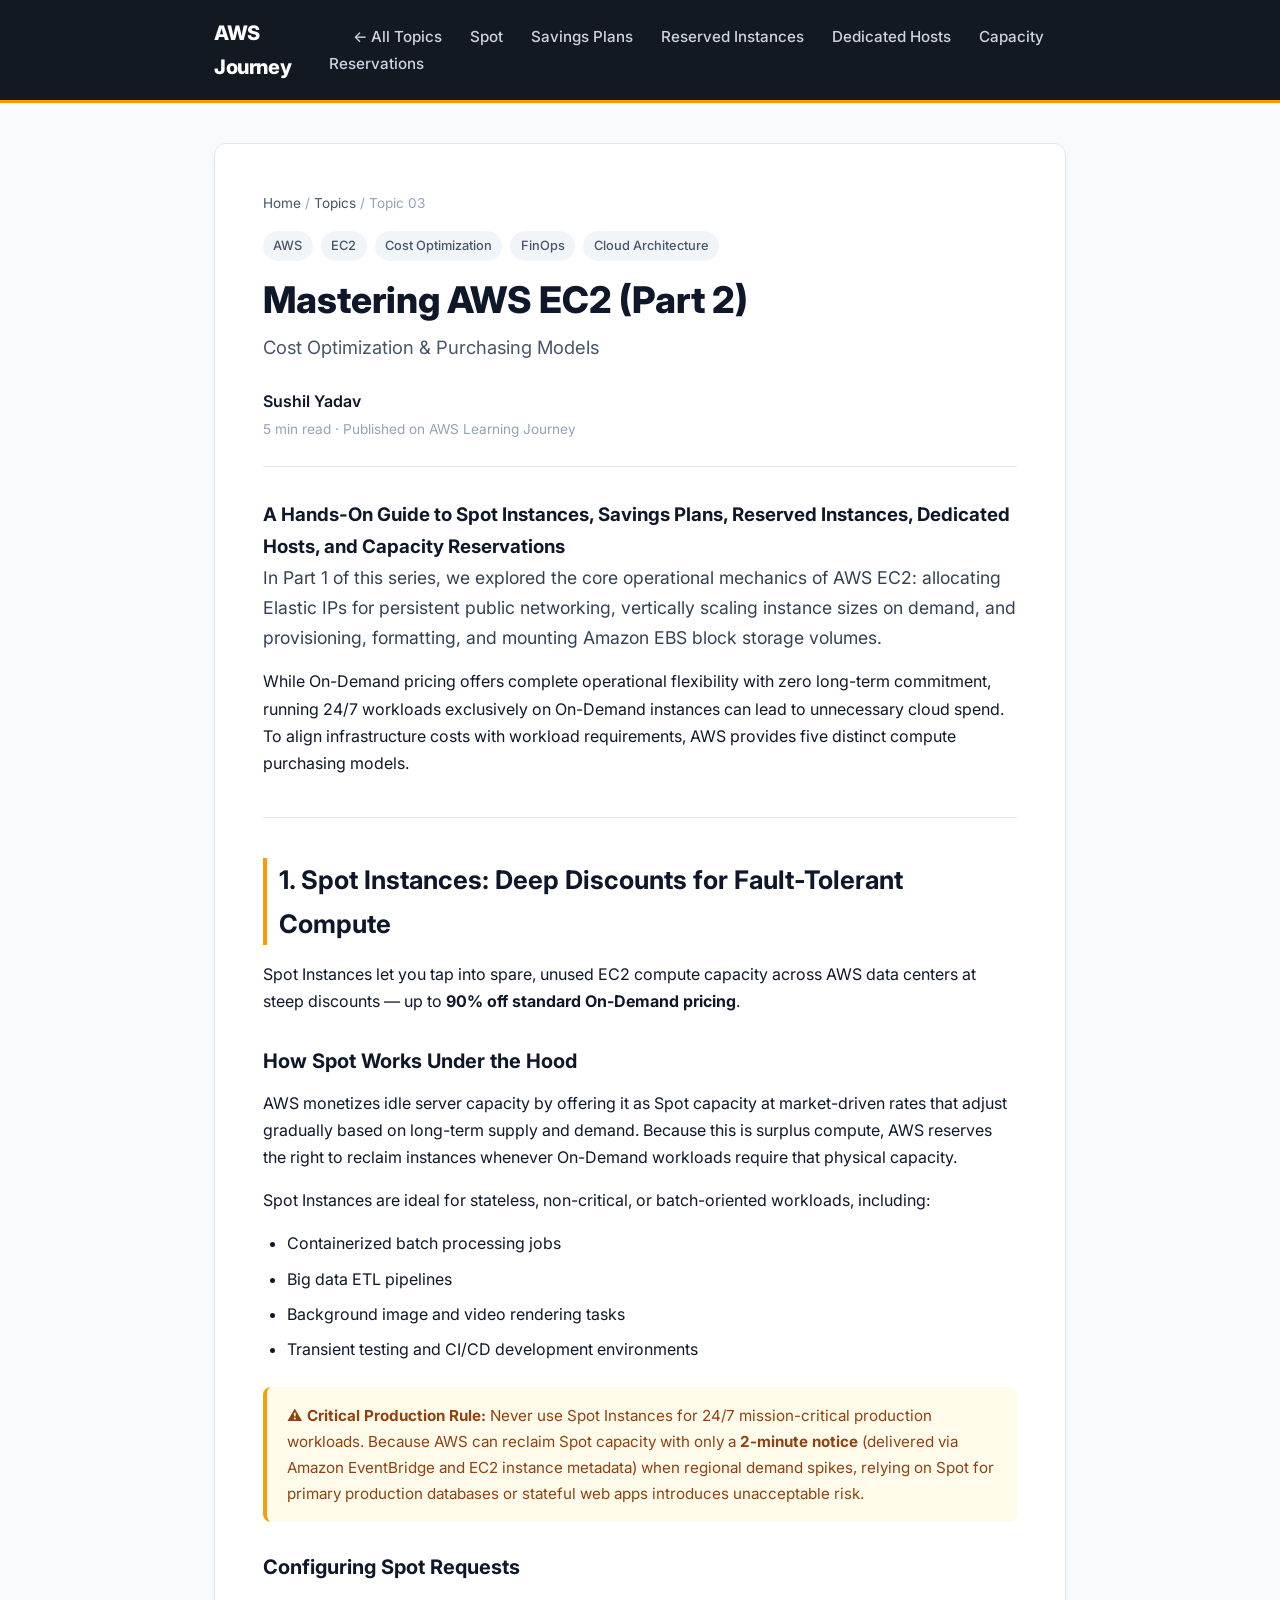
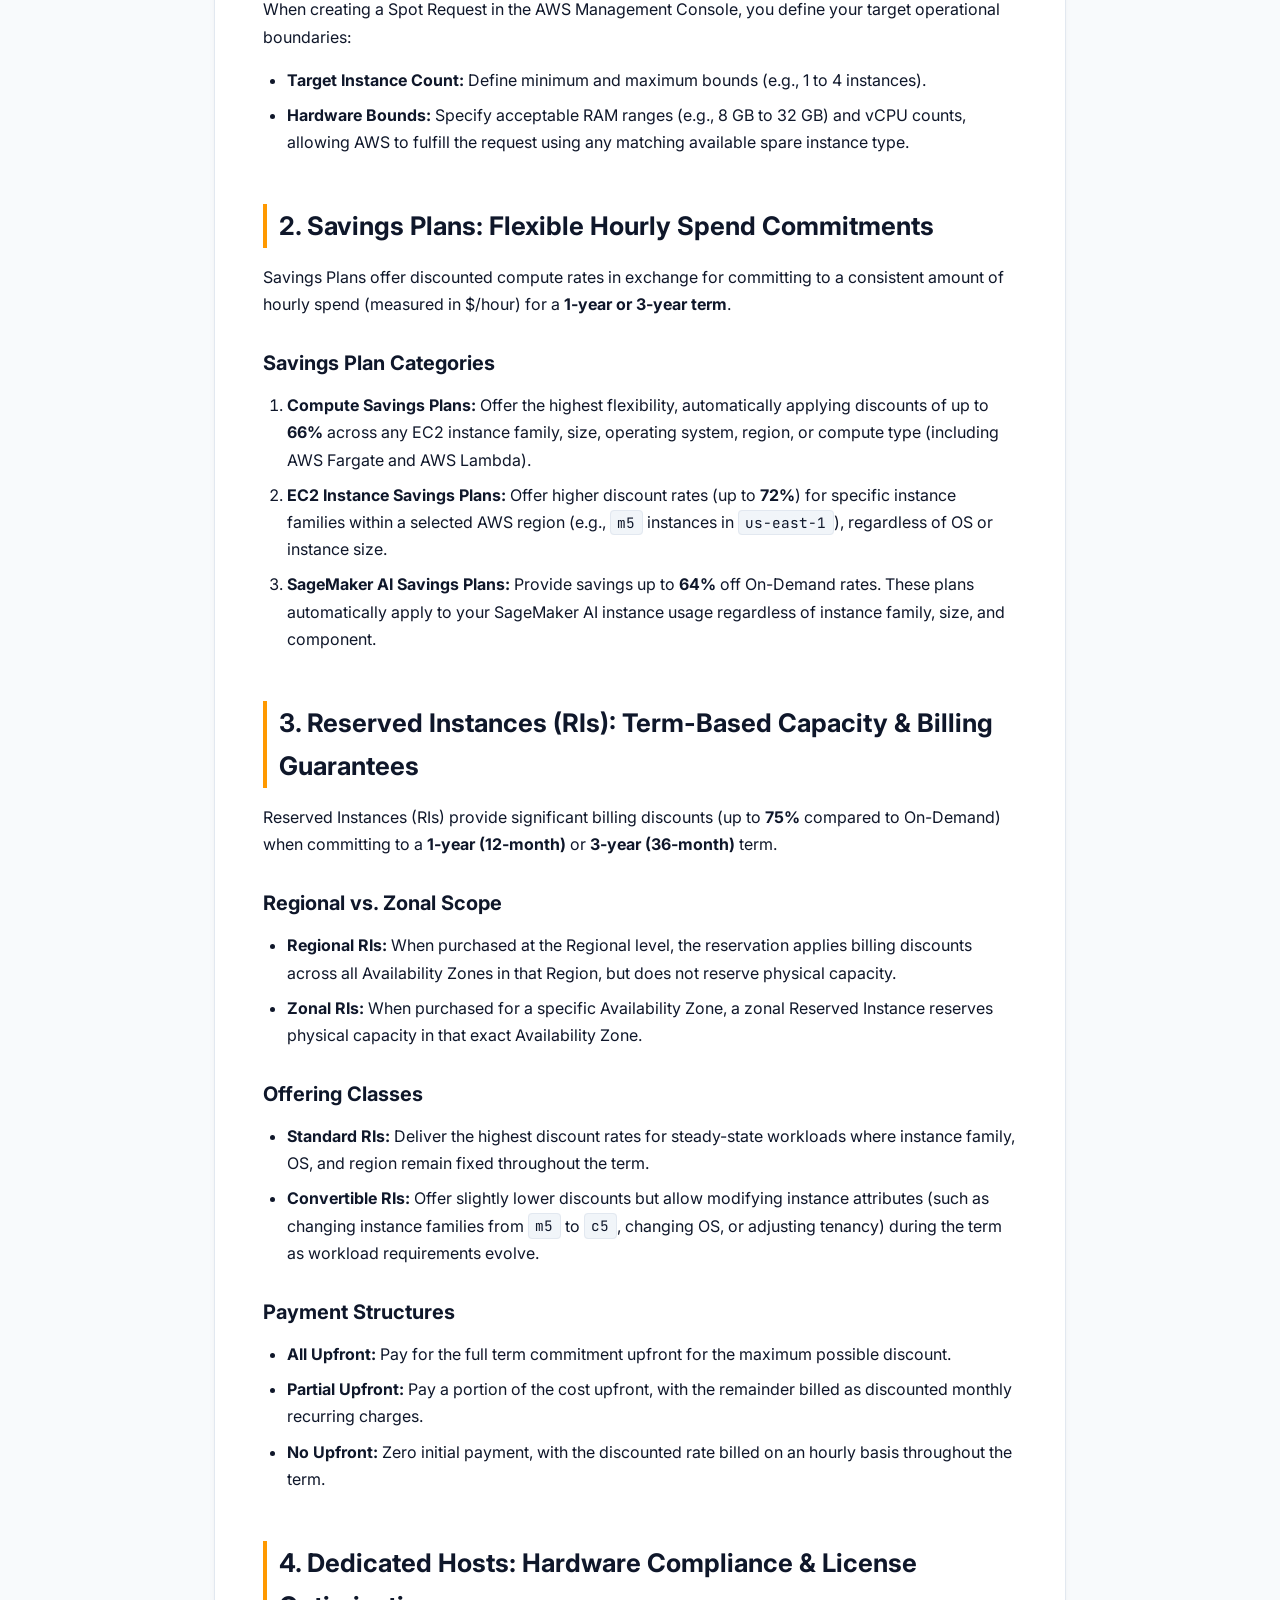
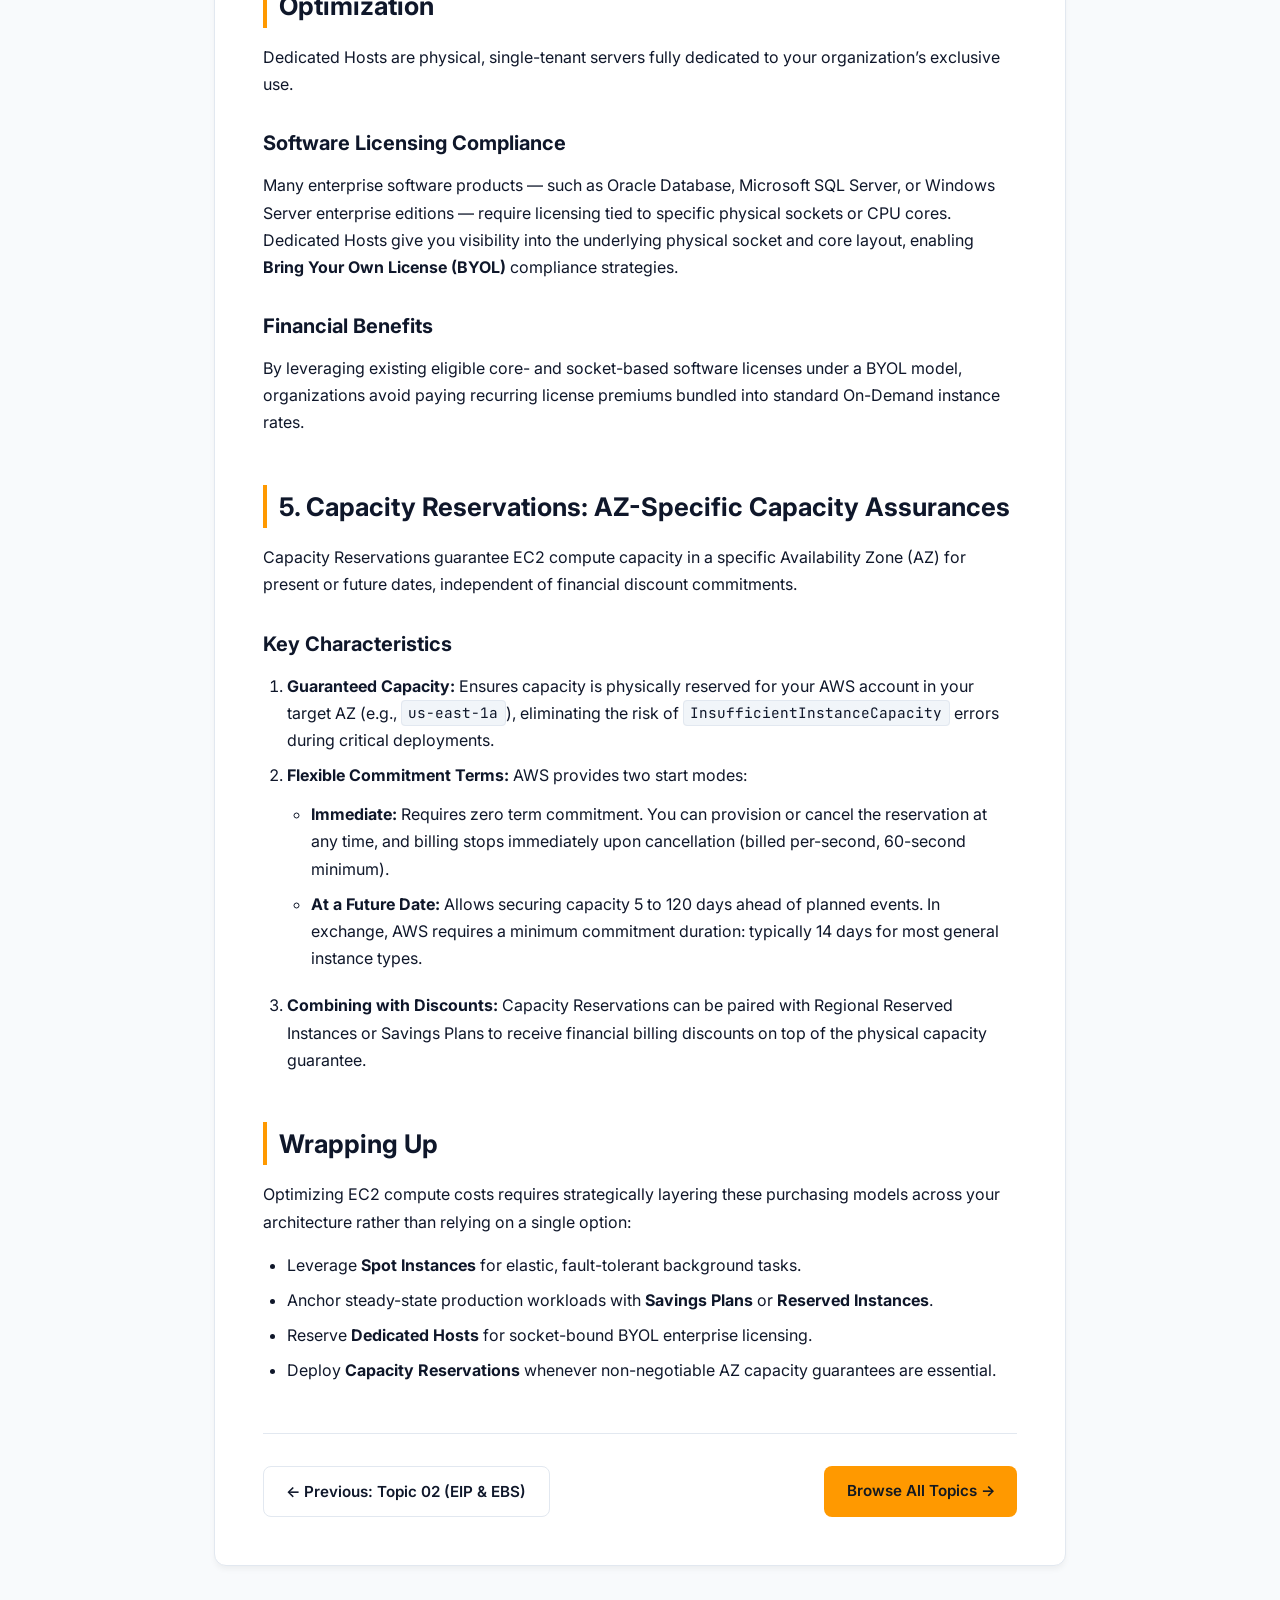
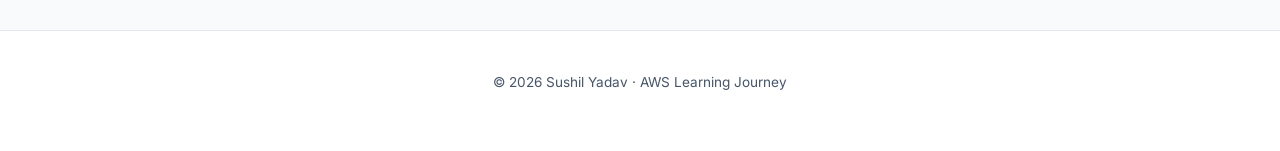
==== topics/aws-ec2-cost-optimization.html @ 27c5c0b0 "restructure" ====
<!DOCTYPE html>
<html lang="en">
<head>
  <meta charset="UTF-8">
  <meta name="viewport" content="width=device-width, initial-scale=1.0">
  <title>Mastering AWS EC2 (Part 2): Cost Optimization & Purchasing Models | AWS Learning Journey</title>
  <link rel="stylesheet" href="../styles.css">
  <link rel="preconnect" href="https://fonts.googleapis.com">
  <link rel="preconnect" href="https://fonts.gstatic.com" crossorigin>
  <link href="https://fonts.googleapis.com/css2?family=Inter:wght@400;500;600;700;800&family=JetBrains+Mono:wght@400;500&display=swap" rel="stylesheet">
</head>
<body>

  <!-- Navigation Bar -->
  <header class="navbar">
    <div class="nav-container">
      <a href="../index.html" class="brand">AWS Journey</a>
      <nav class="nav-links">
        <a href="../index.html">← All Topics</a>
        <a href="#spot">Spot</a>
        <a href="#savings-plans">Savings Plans</a>
        <a href="#ri">Reserved Instances</a>
        <a href="#dedicated">Dedicated Hosts</a>
        <a href="#capacity">Capacity Reservations</a>
      </nav>
    </div>
  </header>

  <!-- Main Content -->
  <main class="container">
    <article class="post">
      
      <!-- Article Header -->
      <header class="post-header">
        <div class="breadcrumb">
          <a href="../index.html">Home</a> / <a href="../index.html#topics">Topics</a> / <span>Topic 03</span>
        </div>
        <div class="tag-list">
          <span class="tag">AWS</span>
          <span class="tag">EC2</span>
          <span class="tag">Cost Optimization</span>
          <span class="tag">FinOps</span>
          <span class="tag">Cloud Architecture</span>
        </div>
        <h1 class="post-title">Mastering AWS EC2 (Part 2)</h1>
        <p class="post-subtitle">Cost Optimization & Purchasing Models</p>
        
        <div class="author-meta">
          <div class="author-info">
            <span class="author-name">Sushil Yadav</span>
            <span class="meta-details">5 min read · Published on AWS Learning Journey</span>
          </div>
        </div>
      </header>

      <!-- Intro Section -->
      <section class="intro-section">
        <h3 style="margin-top:0;">A Hands-On Guide to Spot Instances, Savings Plans, Reserved Instances, Dedicated Hosts, and Capacity Reservations</h3>
        <p class="lead">
          In Part 1 of this series, we explored the core operational mechanics of AWS EC2: allocating Elastic IPs for persistent public networking, vertically scaling instance sizes on demand, and provisioning, formatting, and mounting Amazon EBS block storage volumes.
        </p>
        <p>
          While On-Demand pricing offers complete operational flexibility with zero long-term commitment, running 24/7 workloads exclusively on On-Demand instances can lead to unnecessary cloud spend. To align infrastructure costs with workload requirements, AWS provides five distinct compute purchasing models.
        </p>
      </section>

      <hr class="divider">

      <!-- 1. Spot Instances -->
      <section id="spot" class="guide-part">
        <h2>1. Spot Instances: Deep Discounts for Fault-Tolerant Compute</h2>
        <p>
          Spot Instances let you tap into spare, unused EC2 compute capacity across AWS data centers at steep discounts — up to <strong>90% off standard On-Demand pricing</strong>.
        </p>

        <h3>How Spot Works Under the Hood</h3>
        <p>
          AWS monetizes idle server capacity by offering it as Spot capacity at market-driven rates that adjust gradually based on long-term supply and demand. Because this is surplus compute, AWS reserves the right to reclaim instances whenever On-Demand workloads require that physical capacity.
        </p>
        <p>Spot Instances are ideal for stateless, non-critical, or batch-oriented workloads, including:</p>
        <ul>
          <li>Containerized batch processing jobs</li>
          <li>Big data ETL pipelines</li>
          <li>Background image and video rendering tasks</li>
          <li>Transient testing and CI/CD development environments</li>
        </ul>

        <div class="callout callout-warning">
          <strong>⚠️ Critical Production Rule:</strong> Never use Spot Instances for 24/7 mission-critical production workloads. Because AWS can reclaim Spot capacity with only a <strong>2-minute notice</strong> (delivered via Amazon EventBridge and EC2 instance metadata) when regional demand spikes, relying on Spot for primary production databases or stateful web apps introduces unacceptable risk.
        </div>

        <h3>Configuring Spot Requests</h3>
        <p>When creating a Spot Request in the AWS Management Console, you define your target operational boundaries:</p>
        <ul>
          <li><strong>Target Instance Count:</strong> Define minimum and maximum bounds (e.g., 1 to 4 instances).</li>
          <li><strong>Hardware Bounds:</strong> Specify acceptable RAM ranges (e.g., 8 GB to 32 GB) and vCPU counts, allowing AWS to fulfill the request using any matching available spare instance type.</li>
        </ul>
      </section>

      <!-- 2. Savings Plans -->
      <section id="savings-plans" class="guide-part">
        <h2>2. Savings Plans: Flexible Hourly Spend Commitments</h2>
        <p>
          Savings Plans offer discounted compute rates in exchange for committing to a consistent amount of hourly spend (measured in $/hour) for a <strong>1-year or 3-year term</strong>.
        </p>

        <h3>Savings Plan Categories</h3>
        <ol class="steps-list">
          <li>
            <strong>Compute Savings Plans:</strong> Offer the highest flexibility, automatically applying discounts of up to <strong>66%</strong> across any EC2 instance family, size, operating system, region, or compute type (including AWS Fargate and AWS Lambda).
          </li>
          <li>
            <strong>EC2 Instance Savings Plans:</strong> Offer higher discount rates (up to <strong>72%</strong>) for specific instance families within a selected AWS region (e.g., <code>m5</code> instances in <code>us-east-1</code>), regardless of OS or instance size.
          </li>
          <li>
            <strong>SageMaker AI Savings Plans:</strong> Provide savings up to <strong>64%</strong> off On-Demand rates. These plans automatically apply to your SageMaker AI instance usage regardless of instance family, size, and component.
          </li>
        </ol>
      </section>

      <!-- 3. Reserved Instances -->
      <section id="ri" class="guide-part">
        <h2>3. Reserved Instances (RIs): Term-Based Capacity & Billing Guarantees</h2>
        <p>
          Reserved Instances (RIs) provide significant billing discounts (up to <strong>75%</strong> compared to On-Demand) when committing to a <strong>1-year (12-month)</strong> or <strong>3-year (36-month)</strong> term.
        </p>

        <h3>Regional vs. Zonal Scope</h3>
        <ul>
          <li><strong>Regional RIs:</strong> When purchased at the Regional level, the reservation applies billing discounts across all Availability Zones in that Region, but does not reserve physical capacity.</li>
          <li><strong>Zonal RIs:</strong> When purchased for a specific Availability Zone, a zonal Reserved Instance reserves physical capacity in that exact Availability Zone.</li>
        </ul>

        <h3>Offering Classes</h3>
        <ul>
          <li><strong>Standard RIs:</strong> Deliver the highest discount rates for steady-state workloads where instance family, OS, and region remain fixed throughout the term.</li>
          <li><strong>Convertible RIs:</strong> Offer slightly lower discounts but allow modifying instance attributes (such as changing instance families from <code>m5</code> to <code>c5</code>, changing OS, or adjusting tenancy) during the term as workload requirements evolve.</li>
        </ul>

        <h3>Payment Structures</h3>
        <ul>
          <li><strong>All Upfront:</strong> Pay for the full term commitment upfront for the maximum possible discount.</li>
          <li><strong>Partial Upfront:</strong> Pay a portion of the cost upfront, with the remainder billed as discounted monthly recurring charges.</li>
          <li><strong>No Upfront:</strong> Zero initial payment, with the discounted rate billed on an hourly basis throughout the term.</li>
        </ul>
      </section>

      <!-- 4. Dedicated Hosts -->
      <section id="dedicated" class="guide-part">
        <h2>4. Dedicated Hosts: Hardware Compliance & License Optimization</h2>
        <p>
          Dedicated Hosts are physical, single-tenant servers fully dedicated to your organization’s exclusive use.
        </p>

        <h3>Software Licensing Compliance</h3>
        <p>
          Many enterprise software products — such as Oracle Database, Microsoft SQL Server, or Windows Server enterprise editions — require licensing tied to specific physical sockets or CPU cores. Dedicated Hosts give you visibility into the underlying physical socket and core layout, enabling <strong>Bring Your Own License (BYOL)</strong> compliance strategies.
        </p>

        <h3>Financial Benefits</h3>
        <p>
          By leveraging existing eligible core- and socket-based software licenses under a BYOL model, organizations avoid paying recurring license premiums bundled into standard On-Demand instance rates.
        </p>
      </section>

      <!-- 5. Capacity Reservations -->
      <section id="capacity" class="guide-part">
        <h2>5. Capacity Reservations: AZ-Specific Capacity Assurances</h2>
        <p>
          Capacity Reservations guarantee EC2 compute capacity in a specific Availability Zone (AZ) for present or future dates, independent of financial discount commitments.
        </p>

        <h3>Key Characteristics</h3>
        <ol class="steps-list">
          <li>
            <strong>Guaranteed Capacity:</strong> Ensures capacity is physically reserved for your AWS account in your target AZ (e.g., <code>us-east-1a</code>), eliminating the risk of <code>InsufficientInstanceCapacity</code> errors during critical deployments.
          </li>
          <li>
            <strong>Flexible Commitment Terms:</strong> AWS provides two start modes:
            <ul>
              <li><strong>Immediate:</strong> Requires zero term commitment. You can provision or cancel the reservation at any time, and billing stops immediately upon cancellation (billed per-second, 60-second minimum).</li>
              <li><strong>At a Future Date:</strong> Allows securing capacity 5 to 120 days ahead of planned events. In exchange, AWS requires a minimum commitment duration: typically 14 days for most general instance types.</li>
            </ul>
          </li>
          <li>
            <strong>Combining with Discounts:</strong> Capacity Reservations can be paired with Regional Reserved Instances or Savings Plans to receive financial billing discounts on top of the physical capacity guarantee.
          </li>
        </ol>
      </section>

      <!-- Summary -->
      <section class="guide-part">
        <h2>Wrapping Up</h2>
        <p>
          Optimizing EC2 compute costs requires strategically layering these purchasing models across your architecture rather than relying on a single option:
        </p>
        <ul>
          <li>Leverage <strong>Spot Instances</strong> for elastic, fault-tolerant background tasks.</li>
          <li>Anchor steady-state production workloads with <strong>Savings Plans</strong> or <strong>Reserved Instances</strong>.</li>
          <li>Reserve <strong>Dedicated Hosts</strong> for socket-bound BYOL enterprise licensing.</li>
          <li>Deploy <strong>Capacity Reservations</strong> whenever non-negotiable AZ capacity guarantees are essential.</li>
        </ul>
      </section>

      <!-- Topic Pagination -->
      <nav class="topic-pagination">
        <a href="mastering-aws-ec2.html" class="btn btn-secondary">← Previous: Topic 02 (EIP & EBS)</a>
        <a href="../index.html#topics" class="btn btn-primary">Browse All Topics →</a>
      </nav>

    </article>
  </main>

  <footer class="footer">
    <div class="container footer-content">
      <p>© 2026 Sushil Yadav · AWS Learning Journey</p>
    </div>
  </footer>

</body>
</html>
---- styles.css ----
:root {
  --font-sans: 'Inter', -apple-system, BlinkMacSystemFont, "Segoe UI", Roboto, sans-serif;
  --font-mono: 'JetBrains Mono', monospace;
  --bg-page: #f8fafc;
  --bg-surface: #ffffff;
  --text-primary: #0f172a;
  --text-secondary: #475569;
  --text-muted: #94a3b8;
  --border-color: #e2e8f0;
  --primary-accent: #ff9900; /* AWS Gold/Orange */
  --primary-dark: #131921;   /* AWS Header Dark */
  --primary-blue: #0284c7;
  --code-bg: #0f172a;
  --code-text: #e2e8f0;
}

* {
  box-sizing: border-box;
  margin: 0;
  padding: 0;
}

body {
  font-family: var(--font-sans);
  background-color: var(--bg-page);
  color: var(--text-primary);
  line-height: 1.7;
}

/* Navbar */
.navbar {
  background: var(--primary-dark);
  color: #fff;
  position: sticky;
  top: 0;
  z-index: 100;
  border-bottom: 3px solid var(--primary-accent);
}

.nav-container {
  max-width: 900px;
  margin: 0 auto;
  padding: 1rem 1.5rem;
  display: flex;
  justify-content: space-between;
  align-items: center;
}

.brand {
  font-weight: 800;
  font-size: 1.25rem;
  color: #fff;
  text-decoration: none;
  letter-spacing: -0.02em;
}

.nav-links a {
  color: #cbd5e1;
  text-decoration: none;
  margin-left: 1.5rem;
  font-size: 0.95rem;
  font-weight: 500;
  transition: color 0.2s ease;
}

.nav-links a:hover, .nav-links a.active {
  color: var(--primary-accent);
}

/* Layout */
.container {
  max-width: 900px;
  margin: 0 auto;
  padding: 0 1.5rem;
}

/* Hero Section (Landing Page) */
.hero {
  background: linear-gradient(180deg, #ffffff 0%, #f1f5f9 100%);
  border-bottom: 1px solid var(--border-color);
  padding: 4.5rem 0 3.5rem 0;
  text-align: center;
}

.hero-content {
  display: flex;
  flex-direction: column;
  align-items: center;
}

.badge {
  background: #fef3c7;
  color: #92400e;
  font-size: 0.8rem;
  font-weight: 600;
  padding: 0.3rem 0.8rem;
  border-radius: 9999px;
  margin-bottom: 1rem;
}

.hero-title {
  font-size: 2.75rem;
  font-weight: 800;
  letter-spacing: -0.03em;
  line-height: 1.2;
  margin-bottom: 1rem;
}

.hero-subtitle {
  font-size: 1.15rem;
  color: var(--text-secondary);
  max-width: 680px;
  margin-bottom: 2rem;
}

.hero-cta {
  display: flex;
  gap: 1rem;
}

/* Buttons */
.btn {
  display: inline-block;
  padding: 0.75rem 1.4rem;
  font-weight: 600;
  border-radius: 8px;
  text-decoration: none;
  font-size: 0.95rem;
  transition: all 0.2s ease;
}

.btn-primary {
  background: var(--primary-accent);
  color: #131921;
}

.btn-primary:hover {
  background: #f08c00;
}

.btn-secondary {
  background: #fff;
  border: 1px solid var(--border-color);
  color: var(--text-primary);
}

.btn-secondary:hover {
  background: #f1f5f9;
}

/* Section Header */
.section-header {
  margin: 3.5rem 0 2rem 0;
}

.section-header h2 {
  font-size: 1.85rem;
  font-weight: 700;
}

.section-header p {
  color: var(--text-secondary);
  margin-top: 0.25rem;
}

/* Grid Cards */
.grid-cards {
  display: grid;
  grid-template-columns: 1fr;
  gap: 1.5rem;
  margin-bottom: 4rem;
}

.card {
  background: var(--bg-surface);
  border: 1px solid var(--border-color);
  border-radius: 12px;
  padding: 1.75rem;
  display: flex;
  flex-direction: column;
  transition: transform 0.2s ease, box-shadow 0.2s ease;
}

.card:hover {
  transform: translateY(-2px);
  box-shadow: 0 10px 15px -3px rgba(0, 0, 0, 0.05);
}

.card-upcoming {
  opacity: 0.75;
  background: #fcfcfd;
}

.card-meta {
  display: flex;
  justify-content: space-between;
  align-items: center;
  margin-bottom: 0.75rem;
}

.tag-active {
  background: #e0f2fe;
  color: #0369a1;
  font-size: 0.75rem;
  font-weight: 700;
  padding: 0.2rem 0.6rem;
  border-radius: 6px;
}

.tag-soon {
  background: #f1f5f9;
  color: var(--text-secondary);
  font-size: 0.75rem;
  font-weight: 600;
  padding: 0.2rem 0.6rem;
  border-radius: 6px;
}

.read-time {
  font-size: 0.8rem;
  color: var(--text-muted);
}

.card-title {
  font-size: 1.35rem;
  margin-bottom: 0.5rem;
}

.card-title a {
  text-decoration: none;
  color: var(--text-primary);
}

.card-title a:hover {
  color: var(--primary-blue);
}

.card-desc {
  color: var(--text-secondary);
  font-size: 0.95rem;
  margin-bottom: 1.25rem;
  flex-grow: 1;
}

.card-tags {
  display: flex;
  gap: 0.5rem;
  margin-bottom: 1.25rem;
}

.card-tags span {
  font-family: var(--font-mono);
  background: #f8fafc;
  border: 1px solid var(--border-color);
  font-size: 0.75rem;
  padding: 0.15rem 0.5rem;
  border-radius: 4px;
}

.card-link {
  font-weight: 600;
  text-decoration: none;
  color: var(--primary-blue);
  font-size: 0.95rem;
}

/* About Box */
.about-section {
  background: #fff;
  border-top: 1px solid var(--border-color);
  padding: 3rem 0;
}

.about-container {
  max-width: 680px;
}

.about-container h2 {
  font-size: 1.4rem;
  margin-bottom: 0.5rem;
}

/* Article Styling */
.post {
  background: var(--bg-surface);
  padding: 3rem;
  border-radius: 12px;
  border: 1px solid var(--border-color);
  box-shadow: 0 4px 6px -1px rgba(0, 0, 0, 0.05);
  margin: 2.5rem 0 4rem 0;
}

.breadcrumb {
  font-size: 0.85rem;
  color: var(--text-muted);
  margin-bottom: 1rem;
}

.breadcrumb a {
  color: var(--text-secondary);
  text-decoration: none;
}

.tag-list {
  display: flex;
  gap: 0.5rem;
  margin-bottom: 1rem;
  flex-wrap: wrap;
}

.tag {
  background: #f1f5f9;
  color: #475569;
  padding: 0.25rem 0.65rem;
  border-radius: 9999px;
  font-size: 0.8rem;
  font-weight: 500;
}

.post-title {
  font-size: 2.3rem;
  font-weight: 800;
  line-height: 1.25;
  color: #0f172a;
}

.post-subtitle {
  font-size: 1.15rem;
  color: var(--text-secondary);
  margin-top: 0.6rem;
}

.author-meta {
  margin-top: 1.5rem;
  padding-bottom: 1.5rem;
  border-bottom: 1px solid var(--border-color);
}

.author-name {
  font-weight: 600;
  display: block;
}

.meta-details {
  font-size: 0.85rem;
  color: var(--text-muted);
}

.intro-section {
  margin-top: 2rem;
}

.lead {
  font-size: 1.1rem;
  color: #334155;
  margin-bottom: 1rem;
}

.divider {
  border: 0;
  height: 1px;
  background: var(--border-color);
  margin: 2.5rem 0;
}

.guide-part {
  margin-bottom: 3rem;
}

.guide-part h2 {
  font-size: 1.6rem;
  color: #0f172a;
  margin-bottom: 1rem;
  border-left: 4px solid var(--primary-accent);
  padding-left: 0.75rem;
}

.guide-part h3 {
  font-size: 1.25rem;
  margin: 1.75rem 0 0.75rem 0;
}

.guide-part h4 {
  font-size: 1.05rem;
  margin: 1.25rem 0 0.5rem 0;
}

p {
  margin-bottom: 1rem;
}

ul, ol {
  margin: 0.75rem 0 1.25rem 1.5rem;
}

li {
  margin-bottom: 0.5rem;
}

/* Code Blocks */
pre {
  background: var(--code-bg);
  color: var(--code-text);
  padding: 1rem 1.25rem;
  border-radius: 8px;
  overflow-x: auto;
  font-family: var(--font-mono);
  font-size: 0.9rem;
  margin: 1rem 0 1.5rem 0;
}

code {
  font-family: var(--font-mono);
  font-size: 0.9em;
}

p code, li code {
  background: #f1f5f9;
  color: #0f172a;
  padding: 0.15rem 0.4rem;
  border-radius: 4px;
  border: 1px solid #e2e8f0;
}

/* Callouts */
.callout {
  padding: 1rem 1.25rem;
  border-radius: 8px;
  margin: 1.5rem 0;
  font-size: 0.95rem;
}

.callout-warning {
  background: #fffbeb;
  border-left: 4px solid #f59e0b;
  color: #92400e;
}

.callout-info {
  background: #eff6ff;
  border-left: 4px solid #3b82f6;
  color: #1e40af;
}

.topic-pagination {
  display: flex;
  justify-content: space-between;
  margin-top: 3rem;
  padding-top: 2rem;
  border-top: 1px solid var(--border-color);
}

/* Footer */
.footer {
  border-top: 1px solid var(--border-color);
  background: var(--bg-surface);
  text-align: center;
  padding: 2.5rem 0;
  font-size: 0.85rem;
  color: var(--text-secondary);
}

/* Mobile Responsive */
@media (max-width: 640px) {
  .hero-title {
    font-size: 2rem;
  }
  .hero-cta {
    flex-direction: column;
    width: 100%;
  }
  .btn {
    text-align: center;
  }
  .post {
    padding: 1.5rem;
  }
  .post-title {
    font-size: 1.75rem;
  }
}
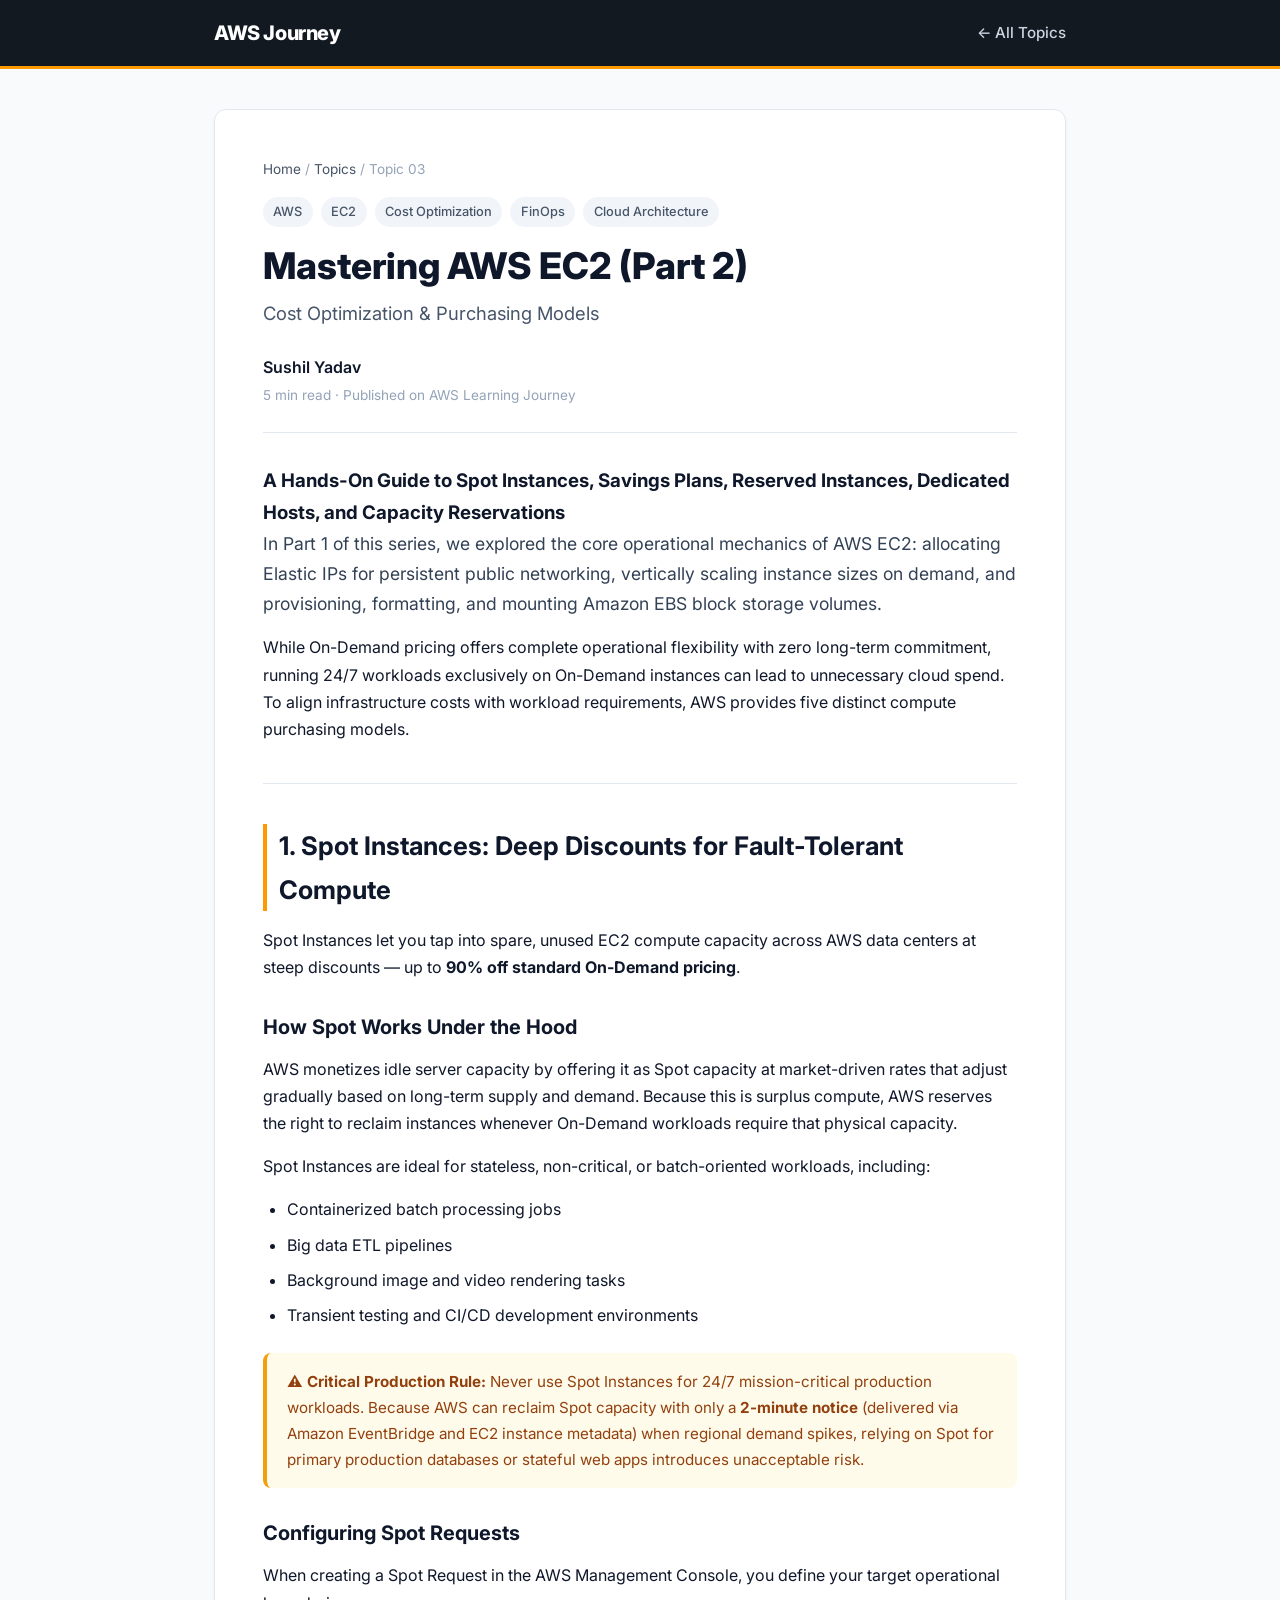
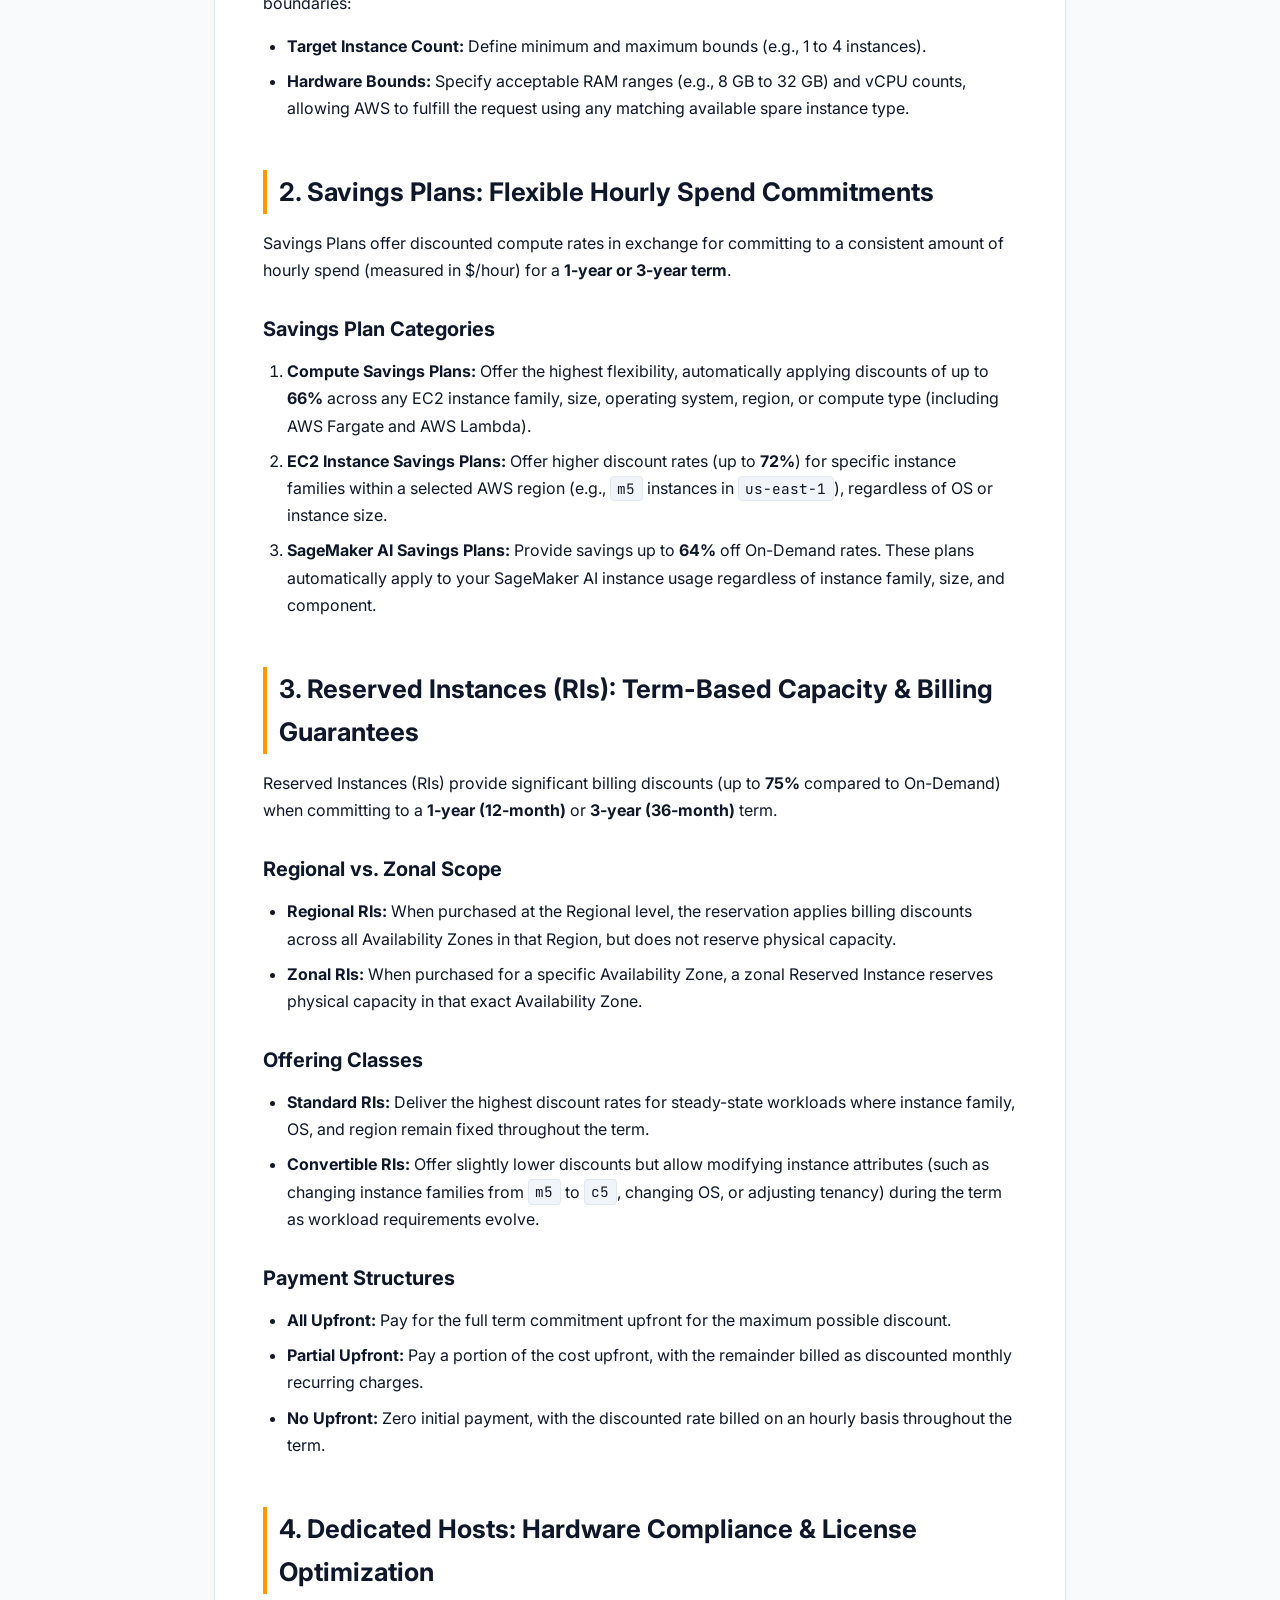
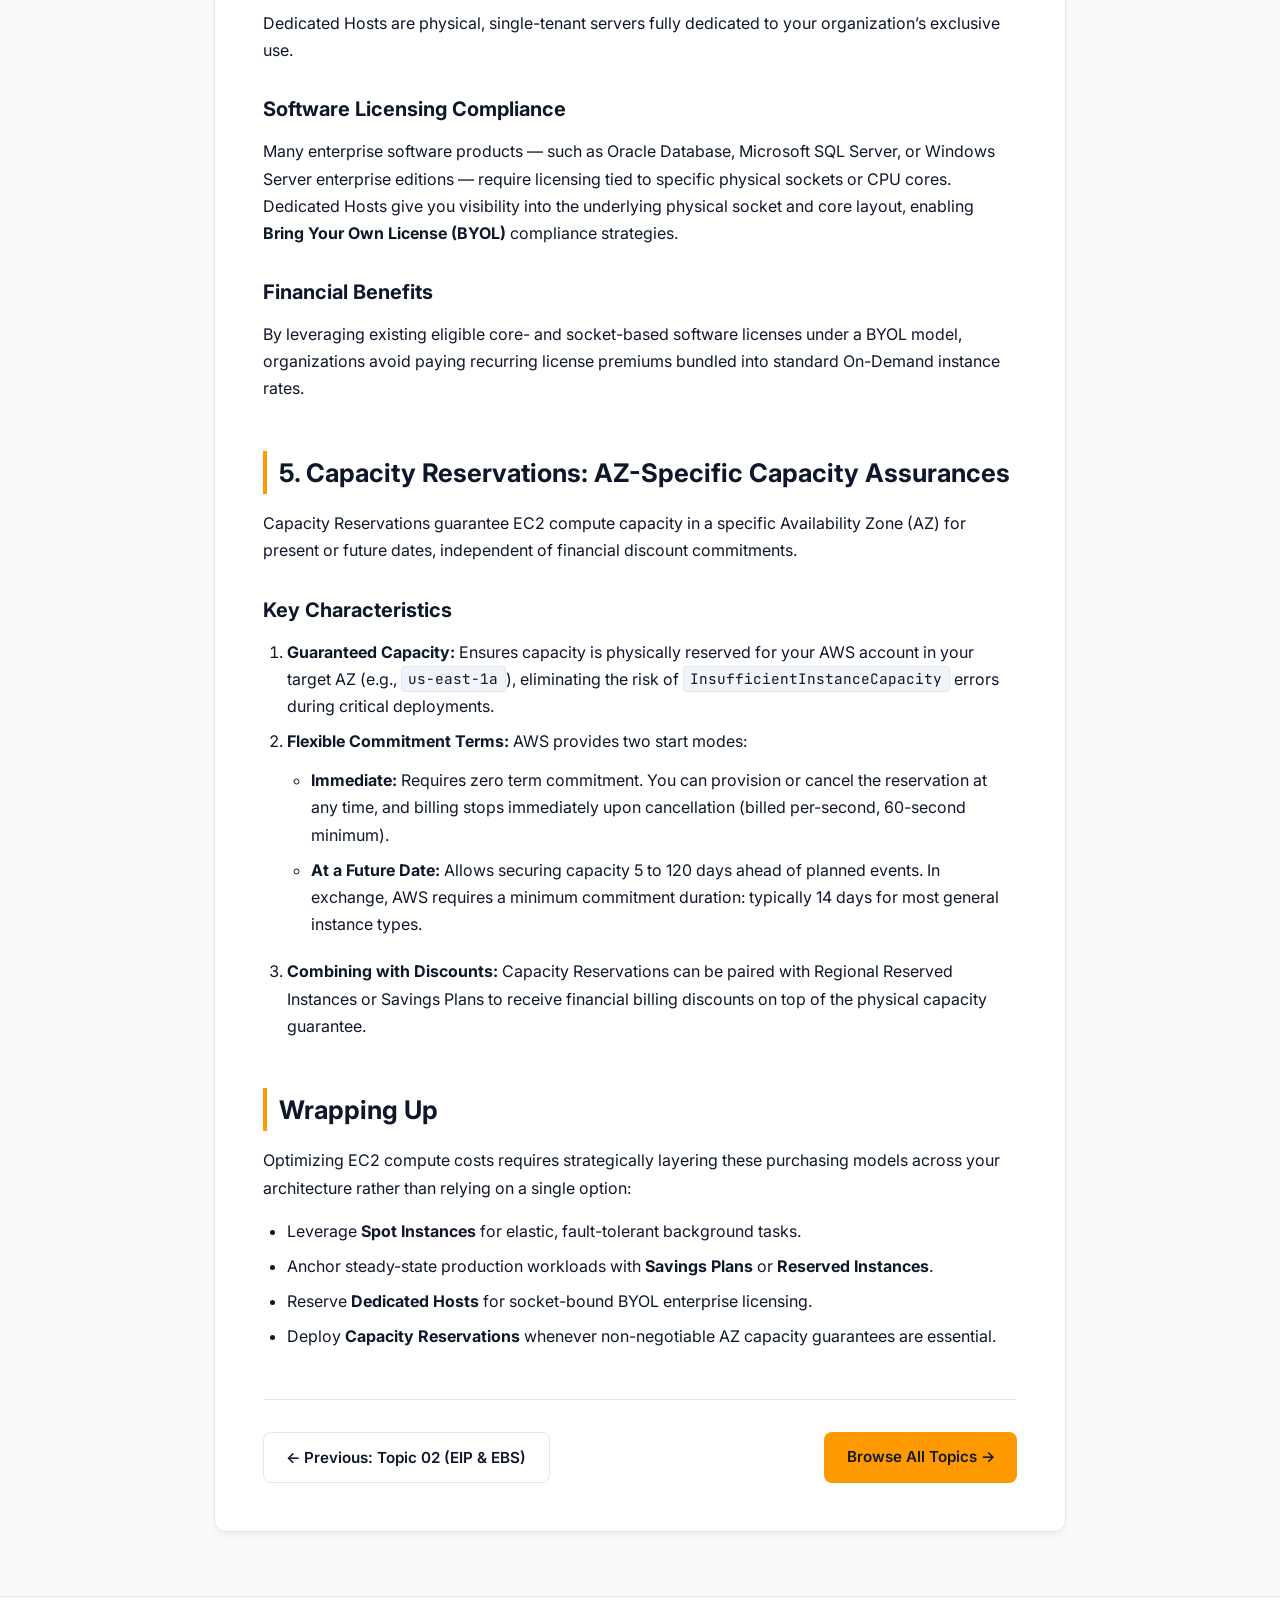
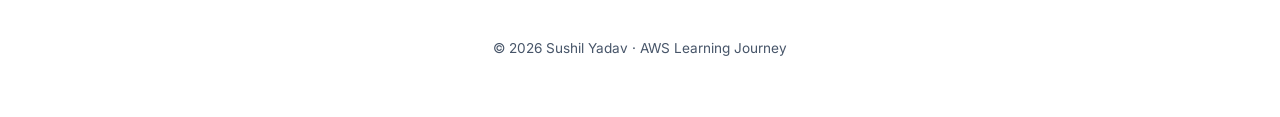
==== commit acf639ac: "some updates" ====
--- a/topics/aws-ec2-cost-optimization.html
+++ b/topics/aws-ec2-cost-optimization.html
@@ -17,11 +17,11 @@
       <a href="../index.html" class="brand">AWS Journey</a>
       <nav class="nav-links">
         <a href="../index.html">← All Topics</a>
-        <a href="#spot">Spot</a>
+        <!-- <a href="#spot">Spot</a>
         <a href="#savings-plans">Savings Plans</a>
         <a href="#ri">Reserved Instances</a>
         <a href="#dedicated">Dedicated Hosts</a>
-        <a href="#capacity">Capacity Reservations</a>
+        <a href="#capacity">Capacity Reservations</a> -->
       </nav>
     </div>
   </header>
--- a/styles.css
+++ b/styles.css
@@ -18,6 +18,12 @@
   box-sizing: border-box;
   margin: 0;
   padding: 0;
+}
+
+img {
+  max-width: 100%;
+  height: auto;
+  display: block;
 }
 
 body {
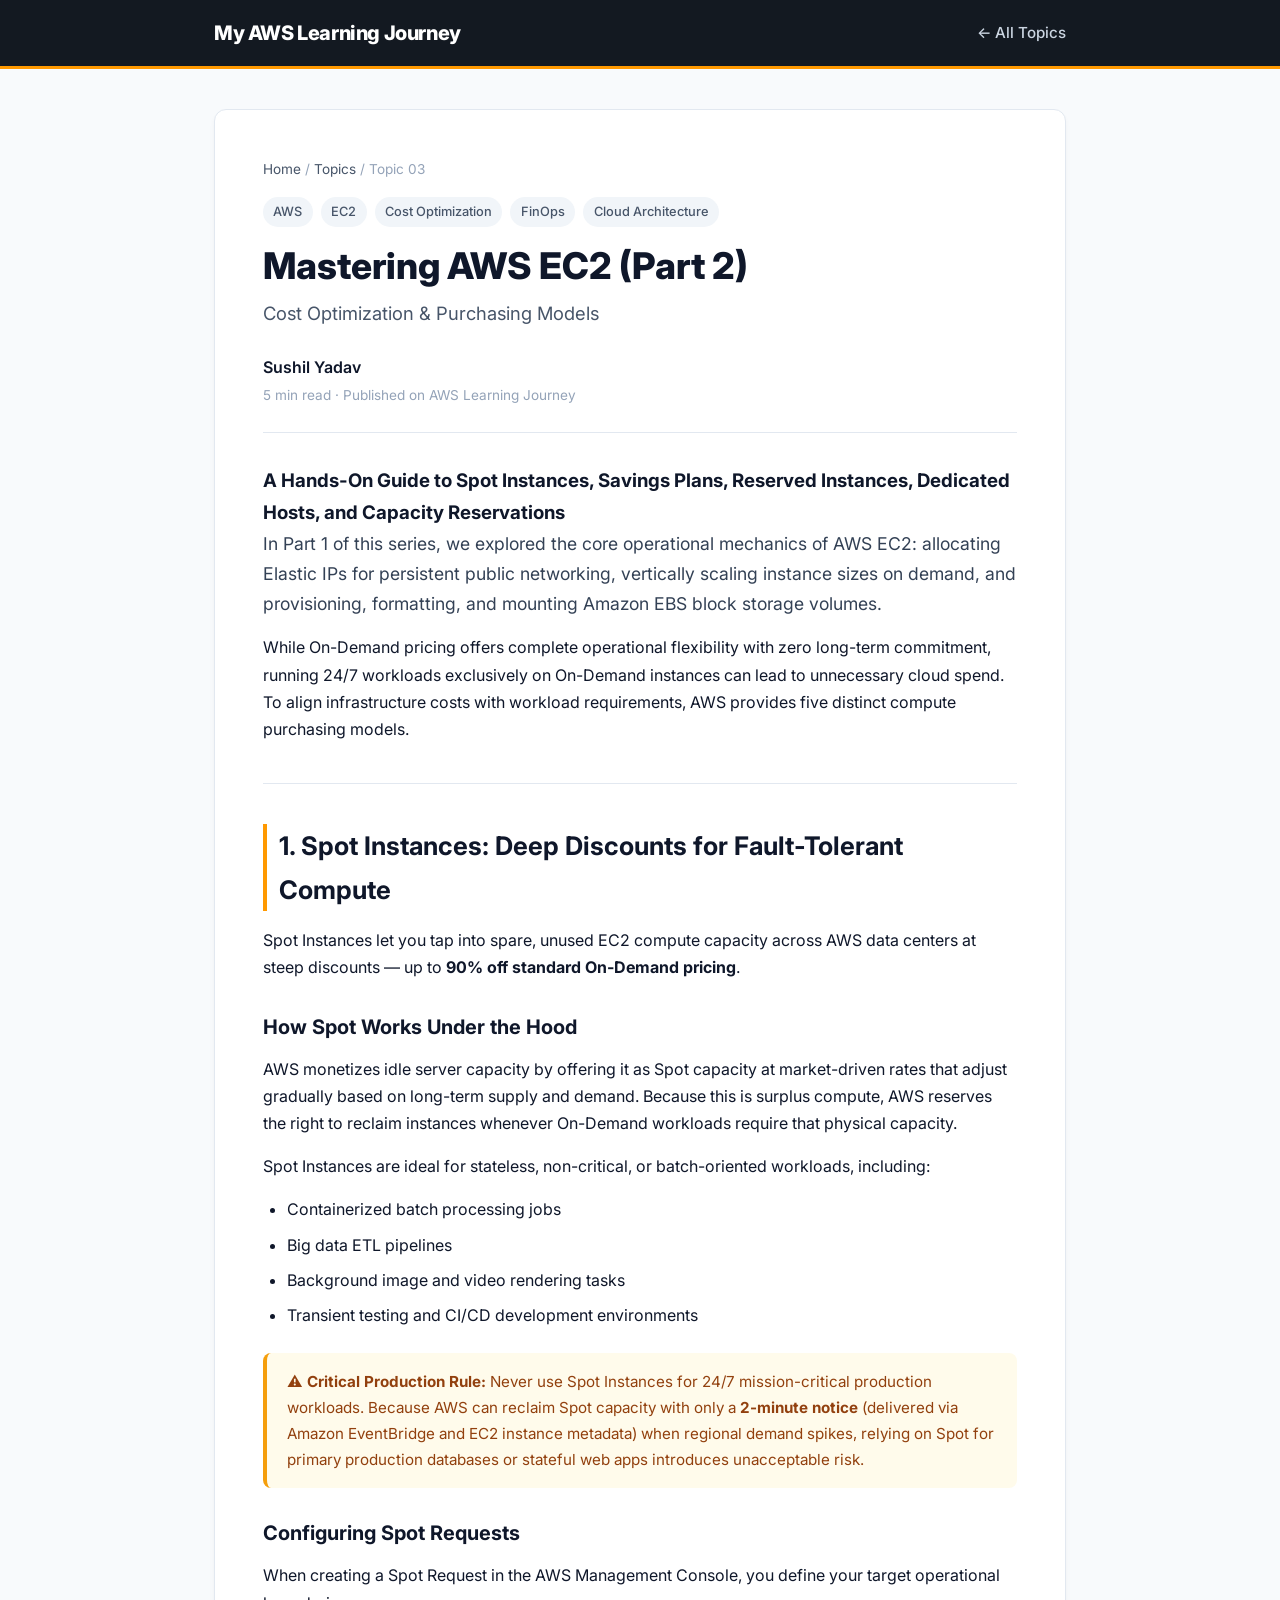
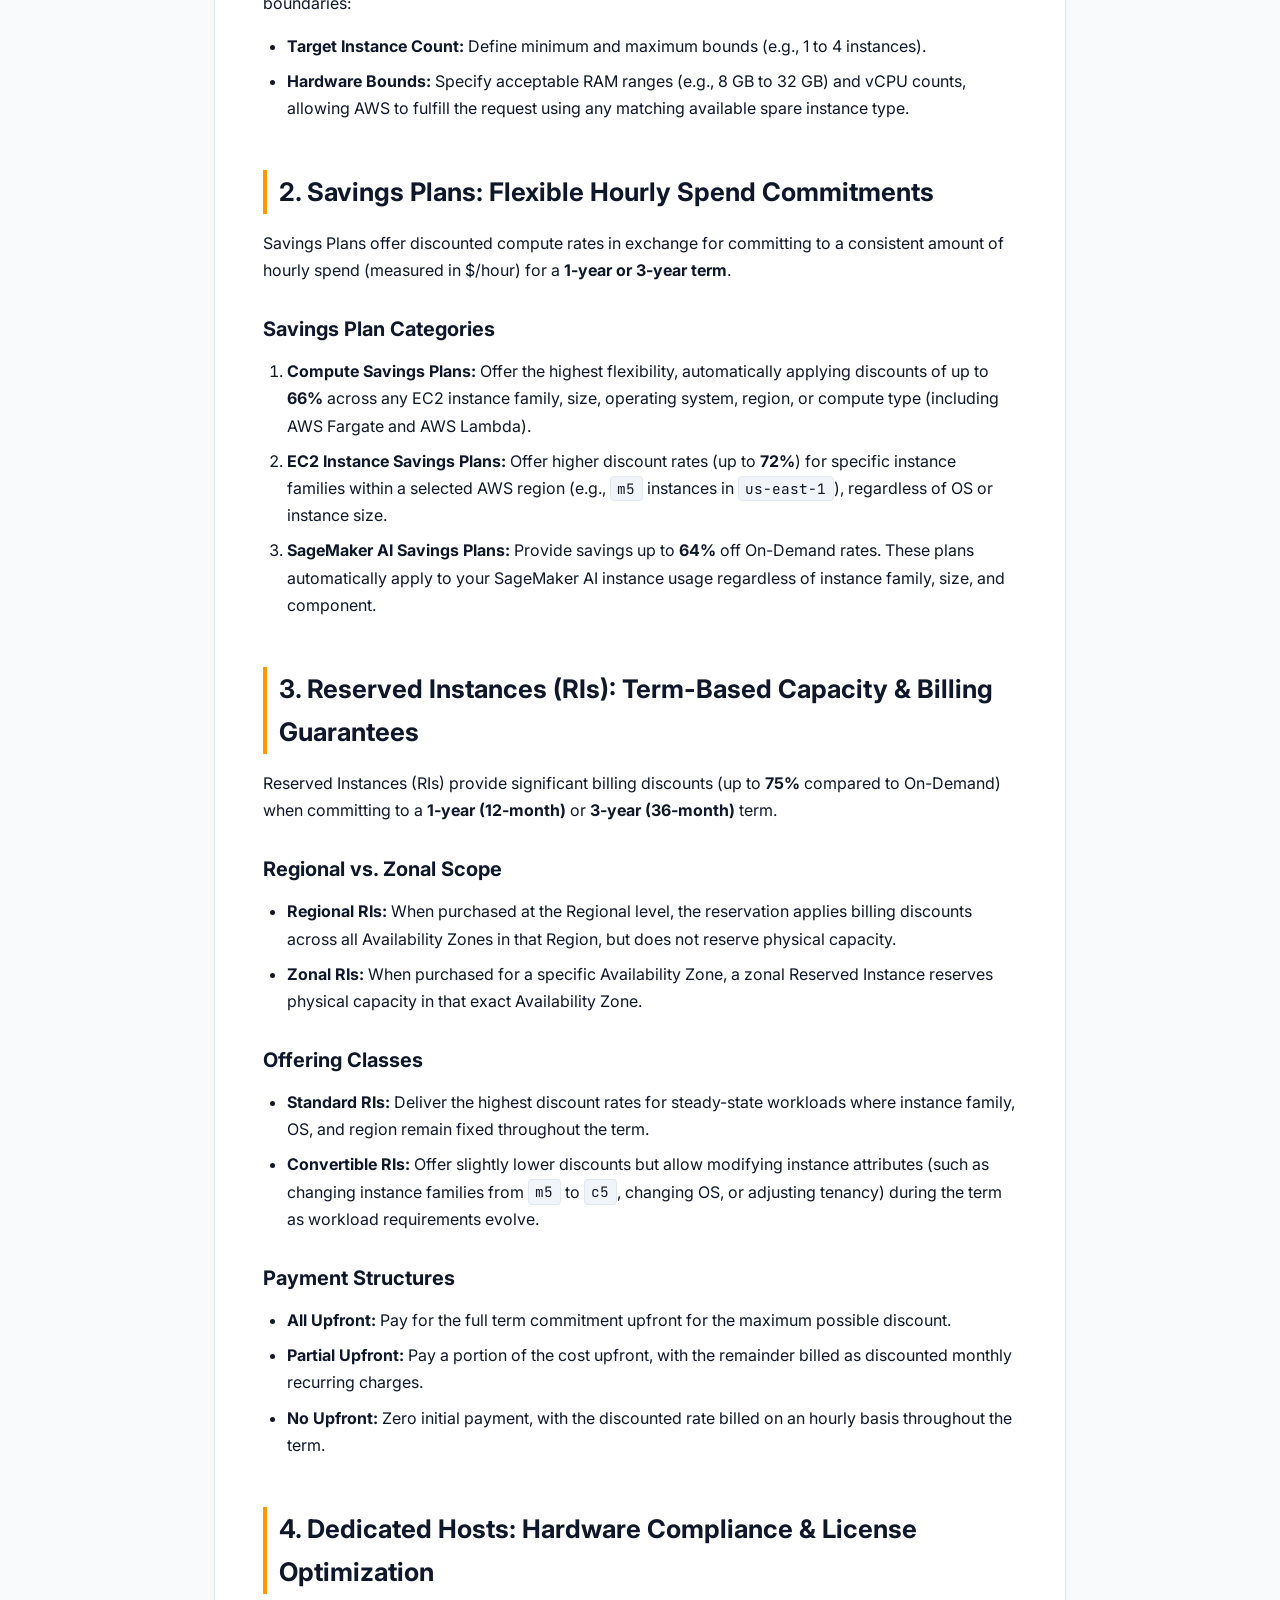
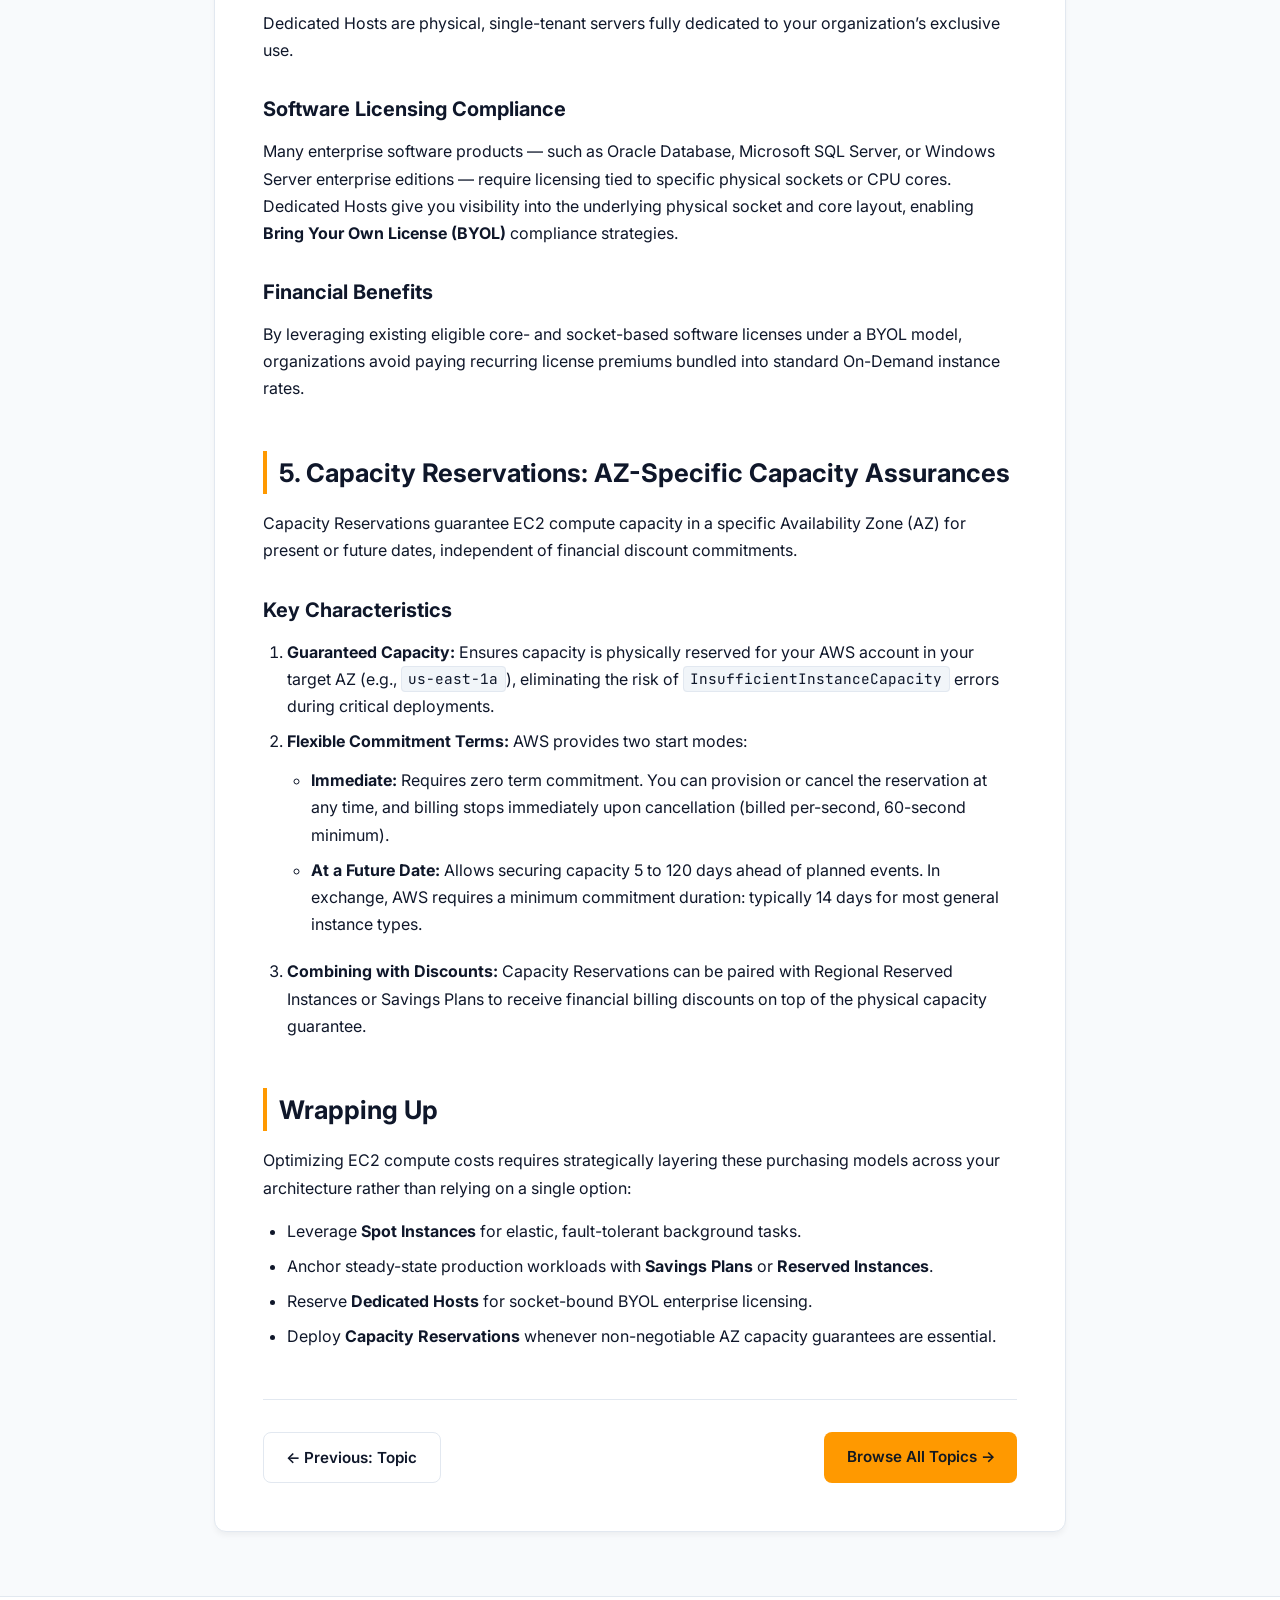
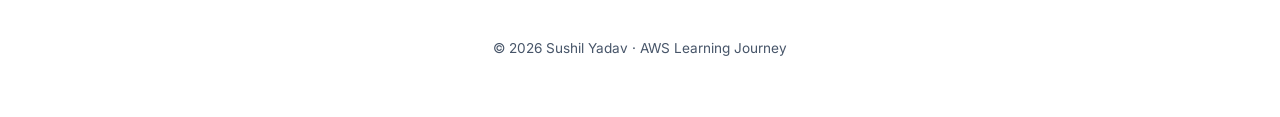
==== commit 4620c770: "some updates" ====
--- a/topics/aws-ec2-cost-optimization.html
+++ b/topics/aws-ec2-cost-optimization.html
@@ -14,7 +14,7 @@
   <!-- Navigation Bar -->
   <header class="navbar">
     <div class="nav-container">
-      <a href="../index.html" class="brand">AWS Journey</a>
+      <a href="../index.html" class="brand">My AWS Learning Journey</a>
       <nav class="nav-links">
         <a href="../index.html">← All Topics</a>
         <!-- <a href="#spot">Spot</a>
@@ -204,7 +204,7 @@
 
       <!-- Topic Pagination -->
       <nav class="topic-pagination">
-        <a href="mastering-aws-ec2.html" class="btn btn-secondary">← Previous: Topic 02 (EIP & EBS)</a>
+        <a href="mastering-aws-ec2.html" class="btn btn-secondary">← Previous: Topic</a>
         <a href="../index.html#topics" class="btn btn-primary">Browse All Topics →</a>
       </nav>
 
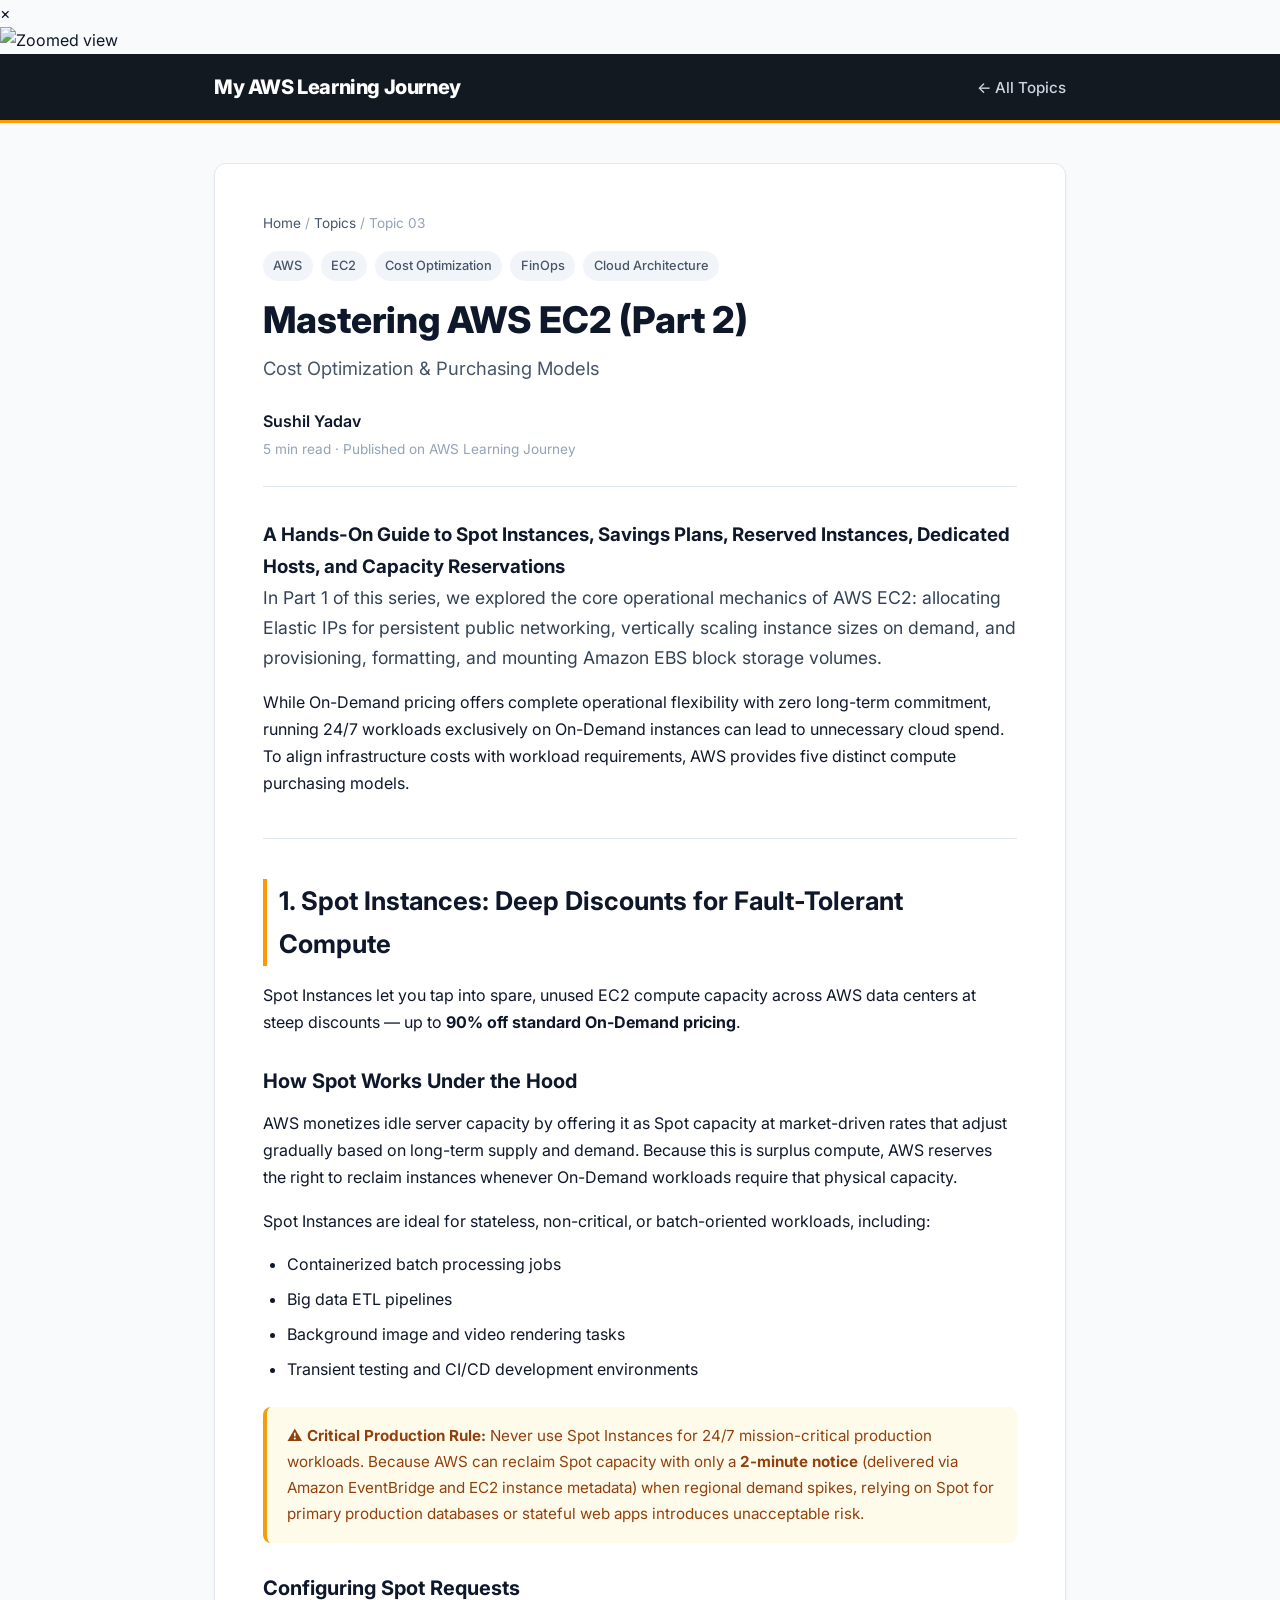
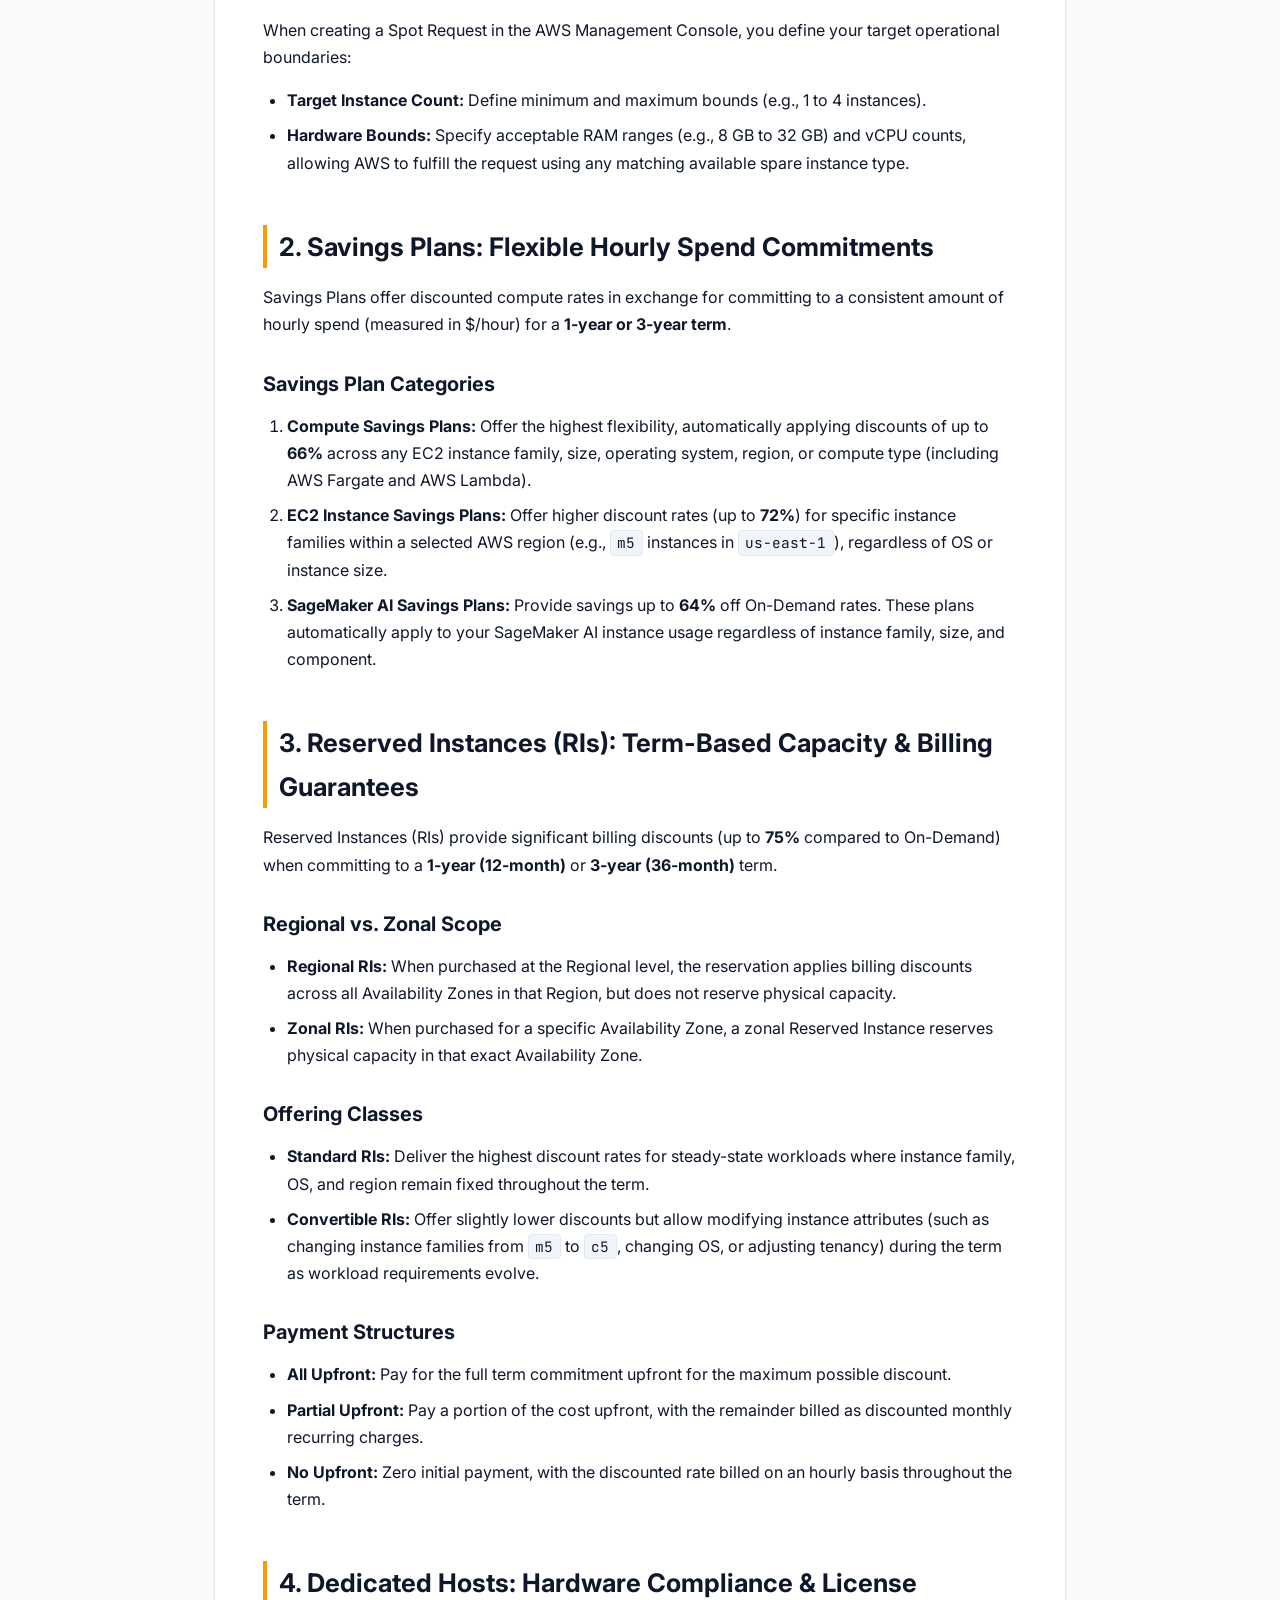
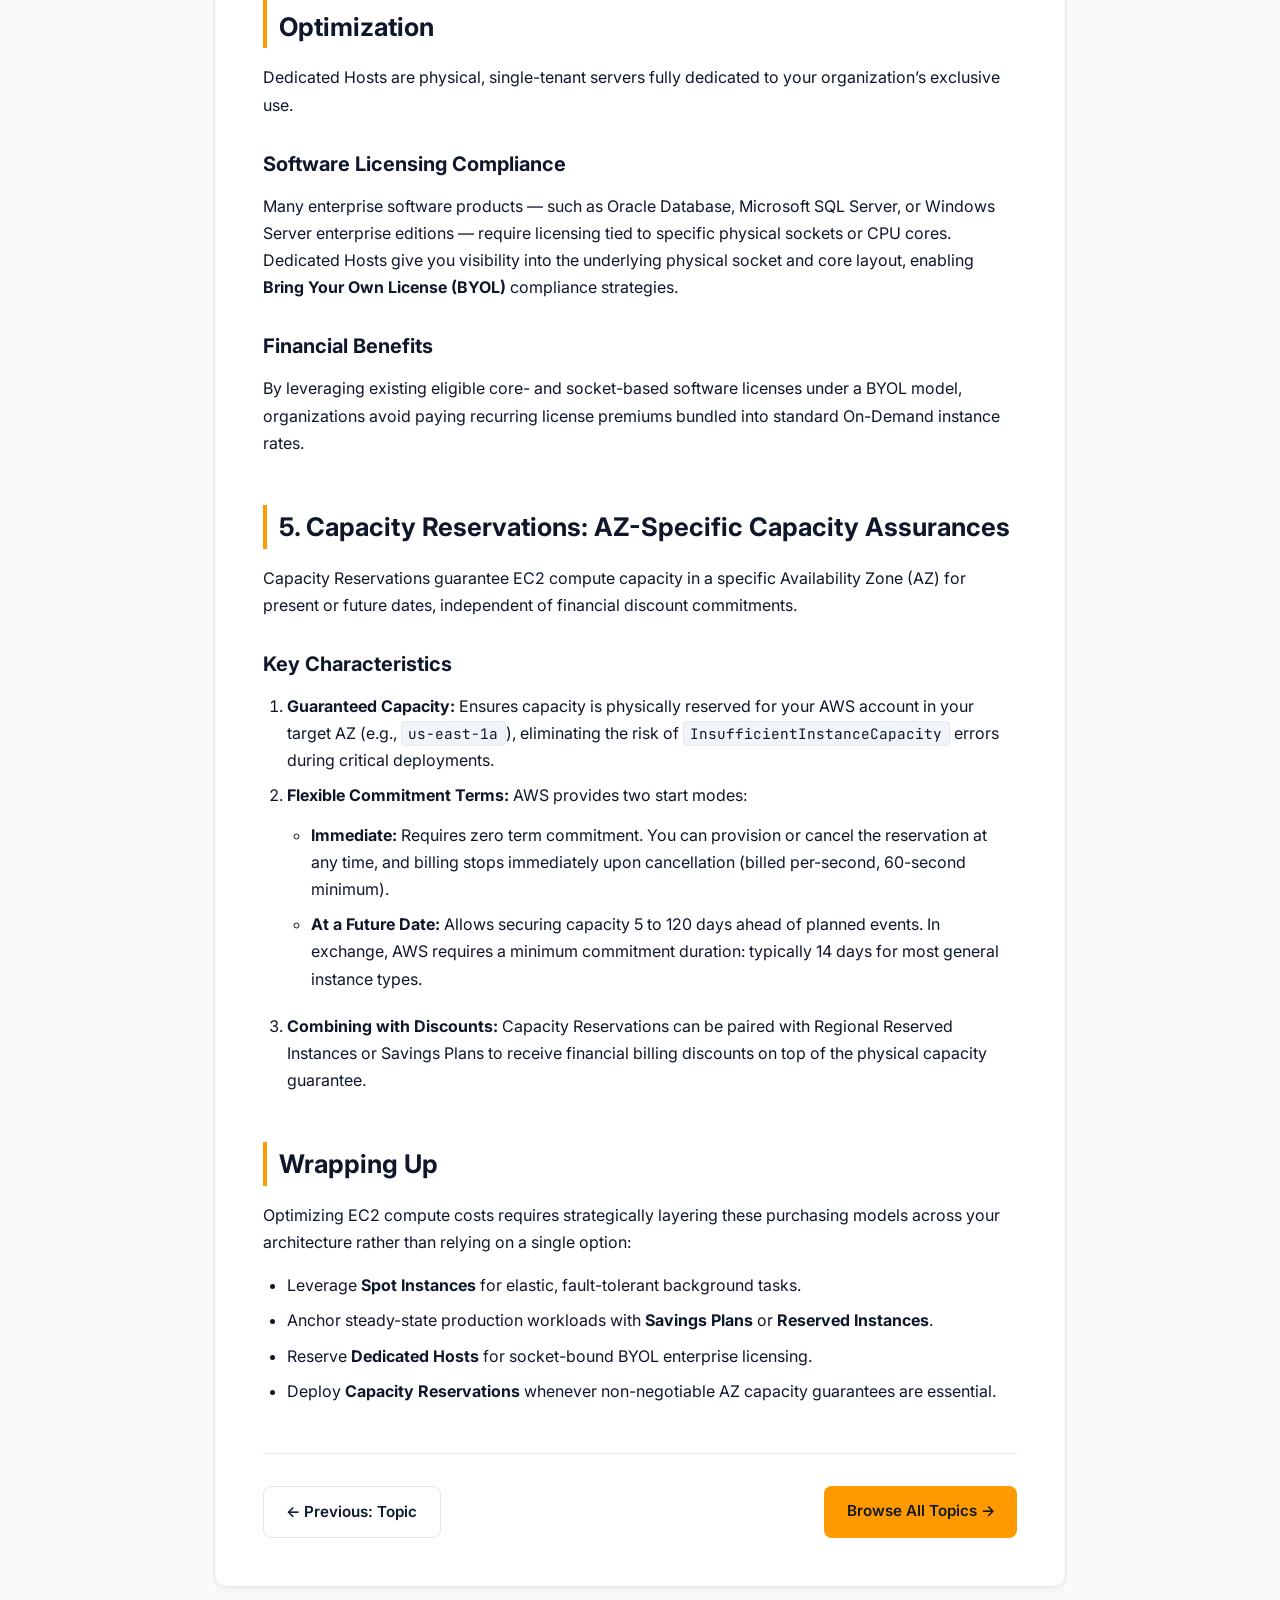
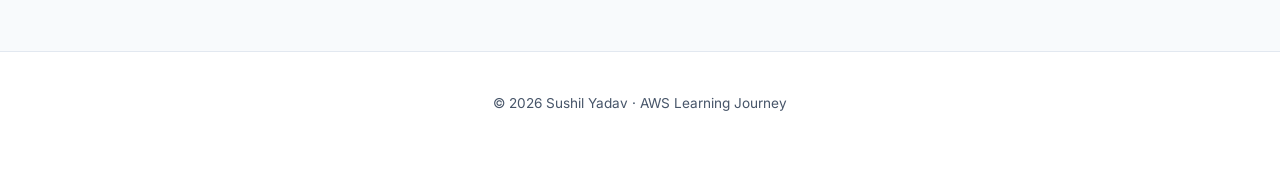
==== commit 361a2a10: "some updates" ====
--- a/topics/aws-ec2-cost-optimization.html
+++ b/topics/aws-ec2-cost-optimization.html
@@ -9,6 +9,13 @@
   <link rel="preconnect" href="https://fonts.gstatic.com" crossorigin>
   <link href="https://fonts.googleapis.com/css2?family=Inter:wght@400;500;600;700;800&family=JetBrains+Mono:wght@400;500&display=swap" rel="stylesheet">
 </head>
+
+<!-- Image Zoom Modal -->
+<div id="image-modal" class="image-modal">
+  <span class="modal-close">&times;</span>
+  <img class="modal-content" id="modal-img" alt="Zoomed view" />
+</div>
+
 <body>
 
   <!-- Navigation Bar -->
@@ -217,5 +224,7 @@
     </div>
   </footer>
 
+  <!-- Put before the closing </body> tag -->
+  <script src="../functions.js"></script>
 </body>
 </html>
--- a/styles.css
+++ b/styles.css
@@ -20,12 +20,6 @@
   padding: 0;
 }
 
-img {
-  max-width: 100%;
-  height: auto;
-  display: block;
-}
-
 body {
   font-family: var(--font-sans);
   background-color: var(--bg-page);
@@ -484,4 +478,105 @@
   .post-title {
     font-size: 1.75rem;
   }
+}
+
+img {
+  max-width: 100%;
+  height: auto;
+  display: block;
+}
+
+/* Code block container setup */
+pre {
+  position: relative !important;
+  padding-top: 2.25rem !important; /* Prevents code overlapping the button */
+}
+
+/* Copy Button */
+.copy-code-btn {
+  position: absolute;
+  top: 8px;
+  right: 8px;
+  z-index: 10;
+  padding: 4px 10px;
+  font-size: 11px;
+  font-family: inherit;
+  font-weight: 600;
+  color: #cbd5e1;
+  background-color: rgba(255, 255, 255, 0.12);
+  border: 1px solid rgba(255, 255, 255, 0.2);
+  border-radius: 4px;
+  cursor: pointer;
+  transition: all 0.2s ease;
+  user-select: none;
+}
+
+.copy-code-btn:hover {
+  background-color: rgba(255, 255, 255, 0.25);
+  color: #ffffff;
+}
+
+.copy-code-btn.copied {
+  background-color: #10b981;
+  border-color: #10b981;
+  color: #ffffff;
+}
+
+/* Image Zoom Cursor */
+.zoomable-img {
+  cursor: zoom-in;
+  transition: transform 0.2s ease, opacity 0.2s ease;
+}
+
+.zoomable-img:hover {
+  opacity: 0.95;
+}
+
+/* Zoom Modal Overlay */
+.image-zoom-modal {
+  display: none;
+  position: fixed;
+  inset: 0;
+  z-index: 99999;
+  width: 100vw;
+  height: 100vh;
+  background-color: rgba(0, 0, 0, 0.85);
+  backdrop-filter: blur(4px);
+  justify-content: center;
+  align-items: center;
+  cursor: zoom-out;
+}
+
+.image-zoom-modal.active {
+  display: flex;
+}
+
+.image-zoom-content {
+  max-width: 90vw;
+  max-height: 90vh;
+  object-fit: contain;
+  border-radius: 6px;
+  box-shadow: 0 10px 30px rgba(0, 0, 0, 0.6);
+  animation: modalZoomIn 0.2s ease-out;
+}
+
+.image-zoom-close {
+  position: absolute;
+  top: 20px;
+  right: 25px;
+  font-size: 32px;
+  color: #ffffff;
+  cursor: pointer;
+  line-height: 1;
+}
+
+@keyframes modalZoomIn {
+  from {
+    transform: scale(0.92);
+    opacity: 0;
+  }
+  to {
+    transform: scale(1);
+    opacity: 1;
+  }
 }
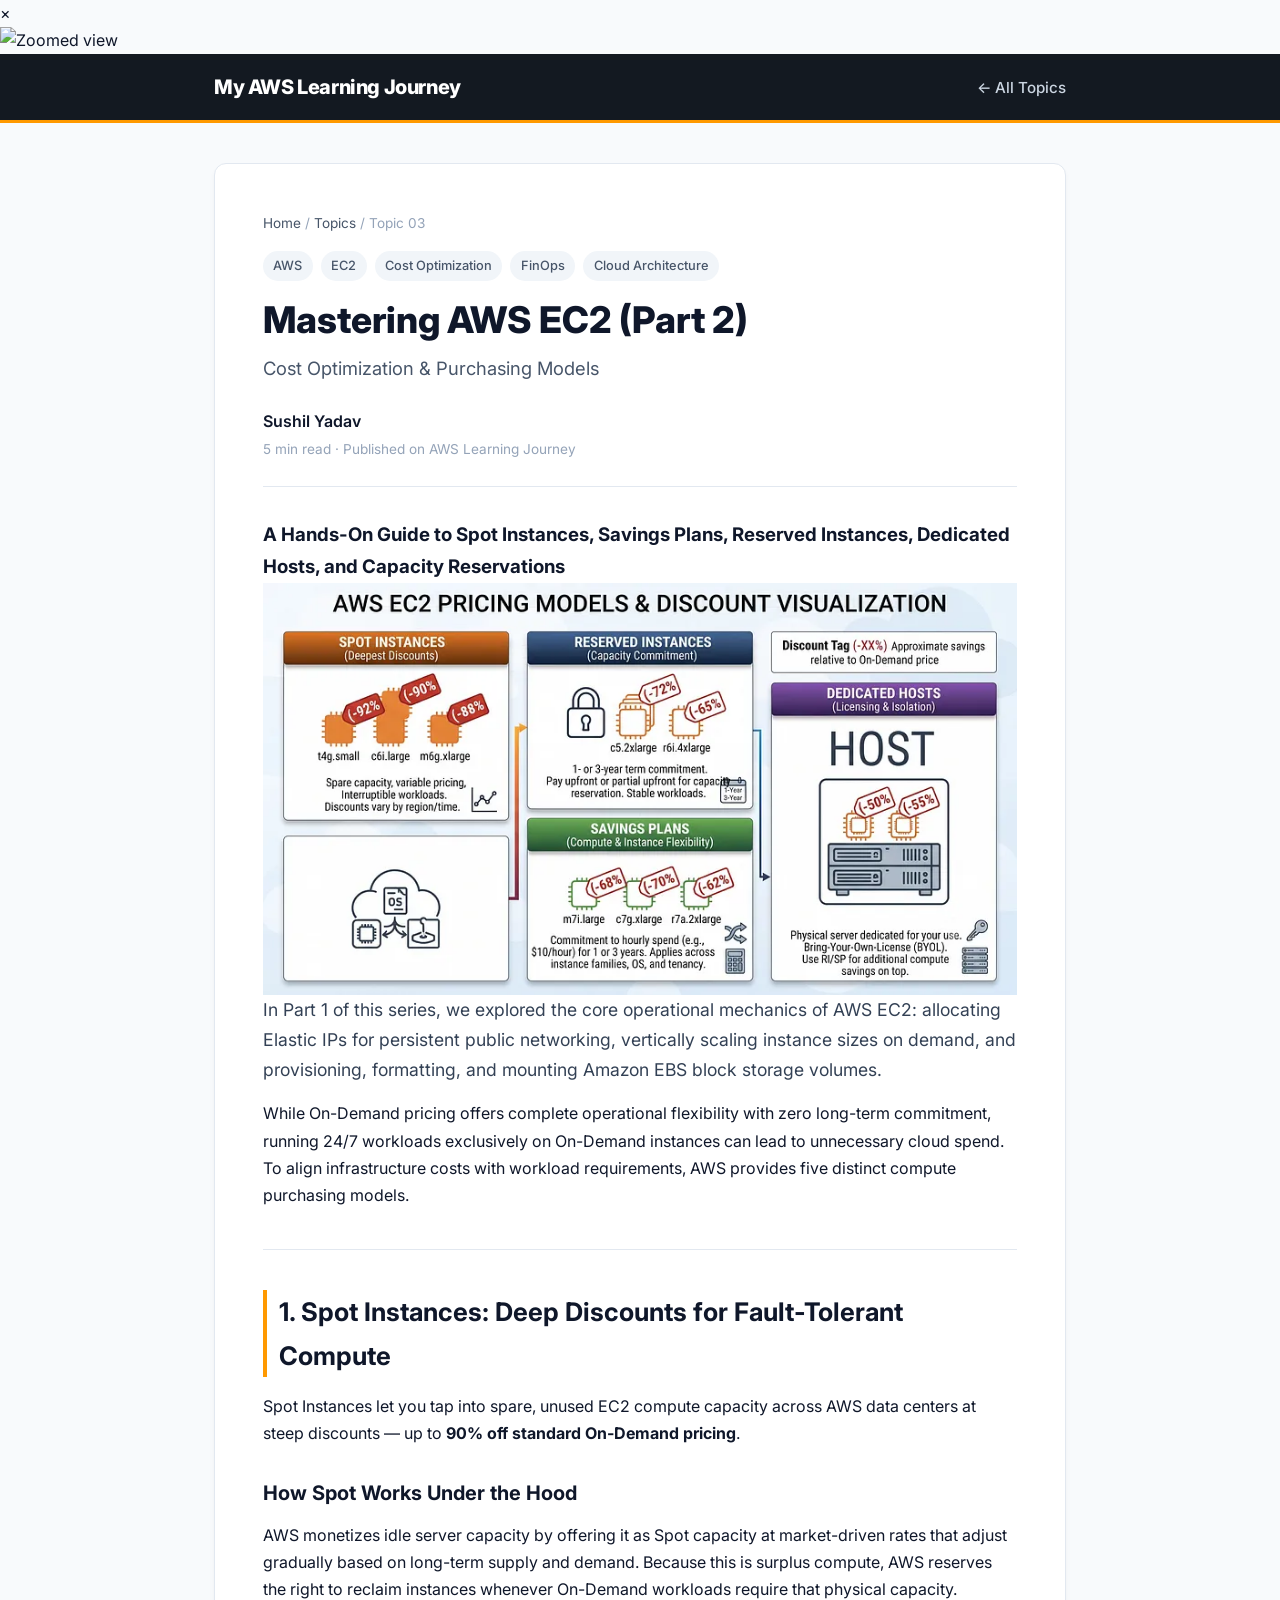
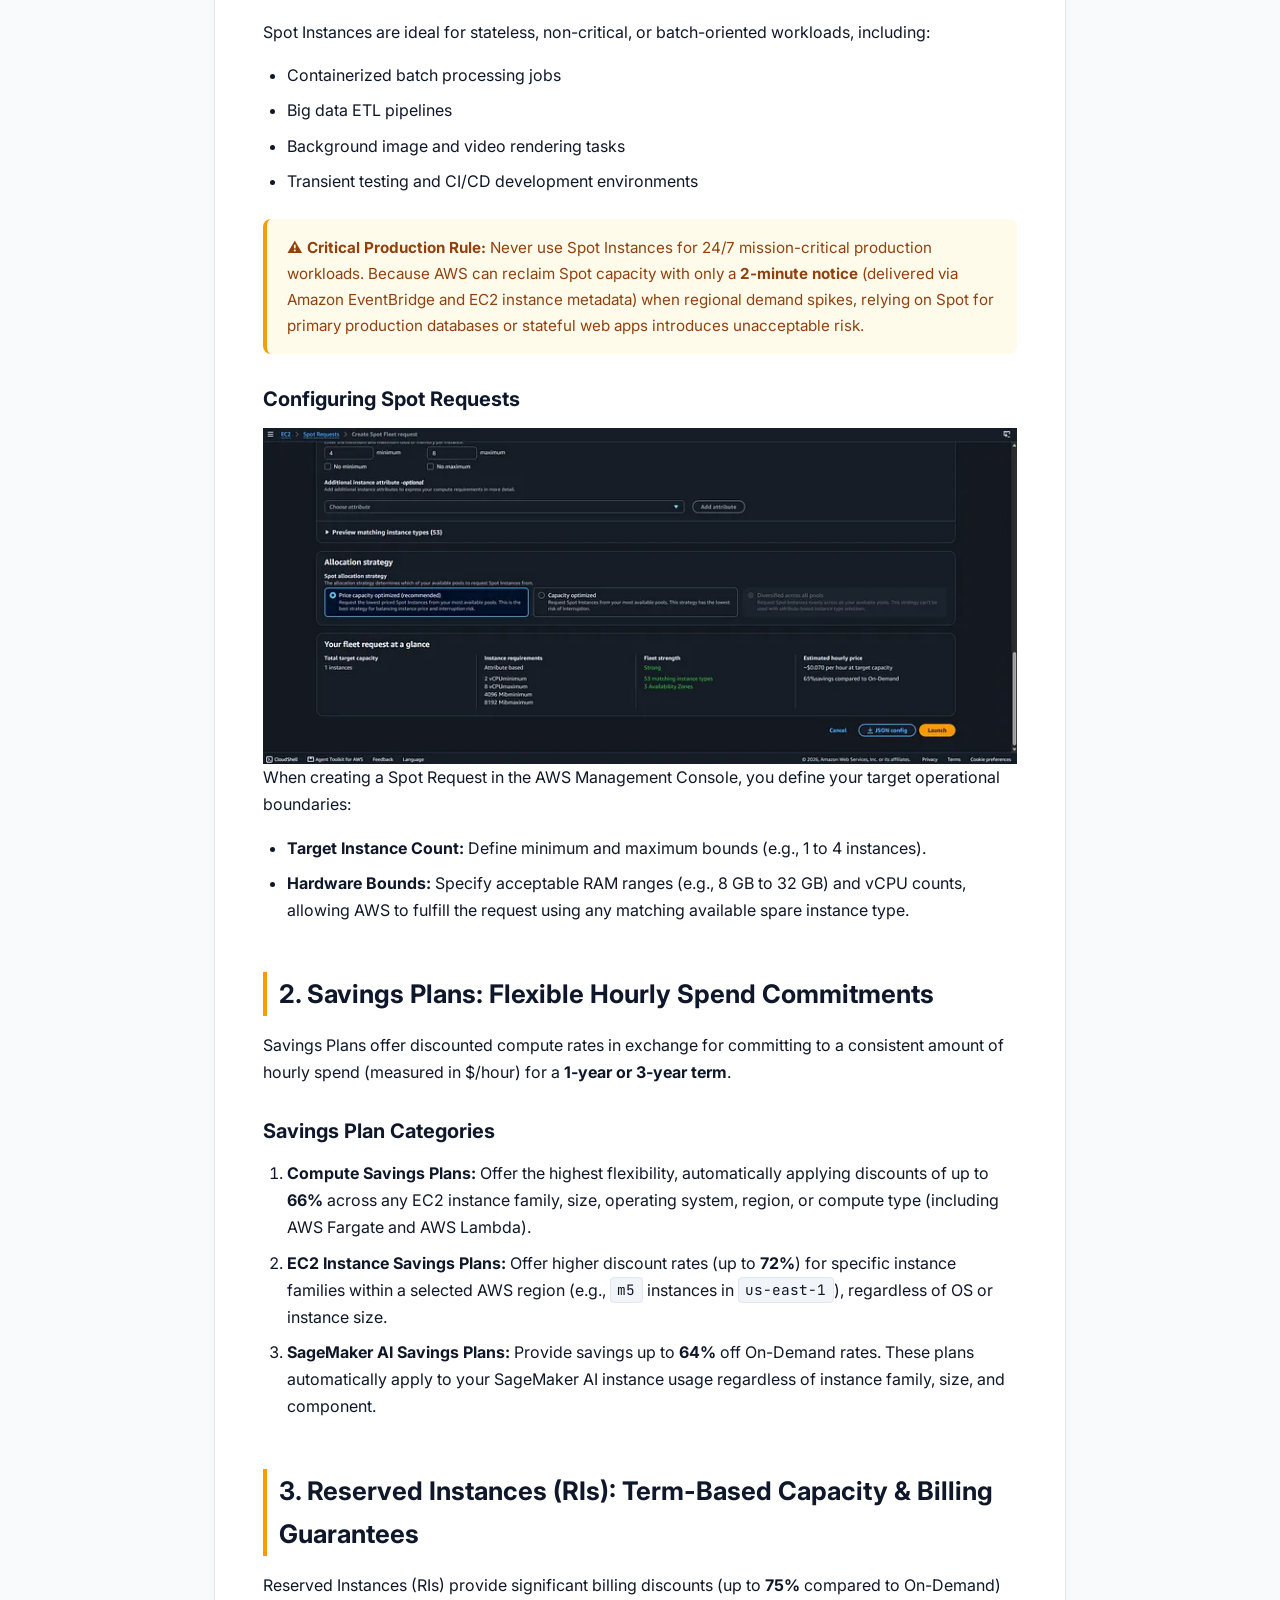
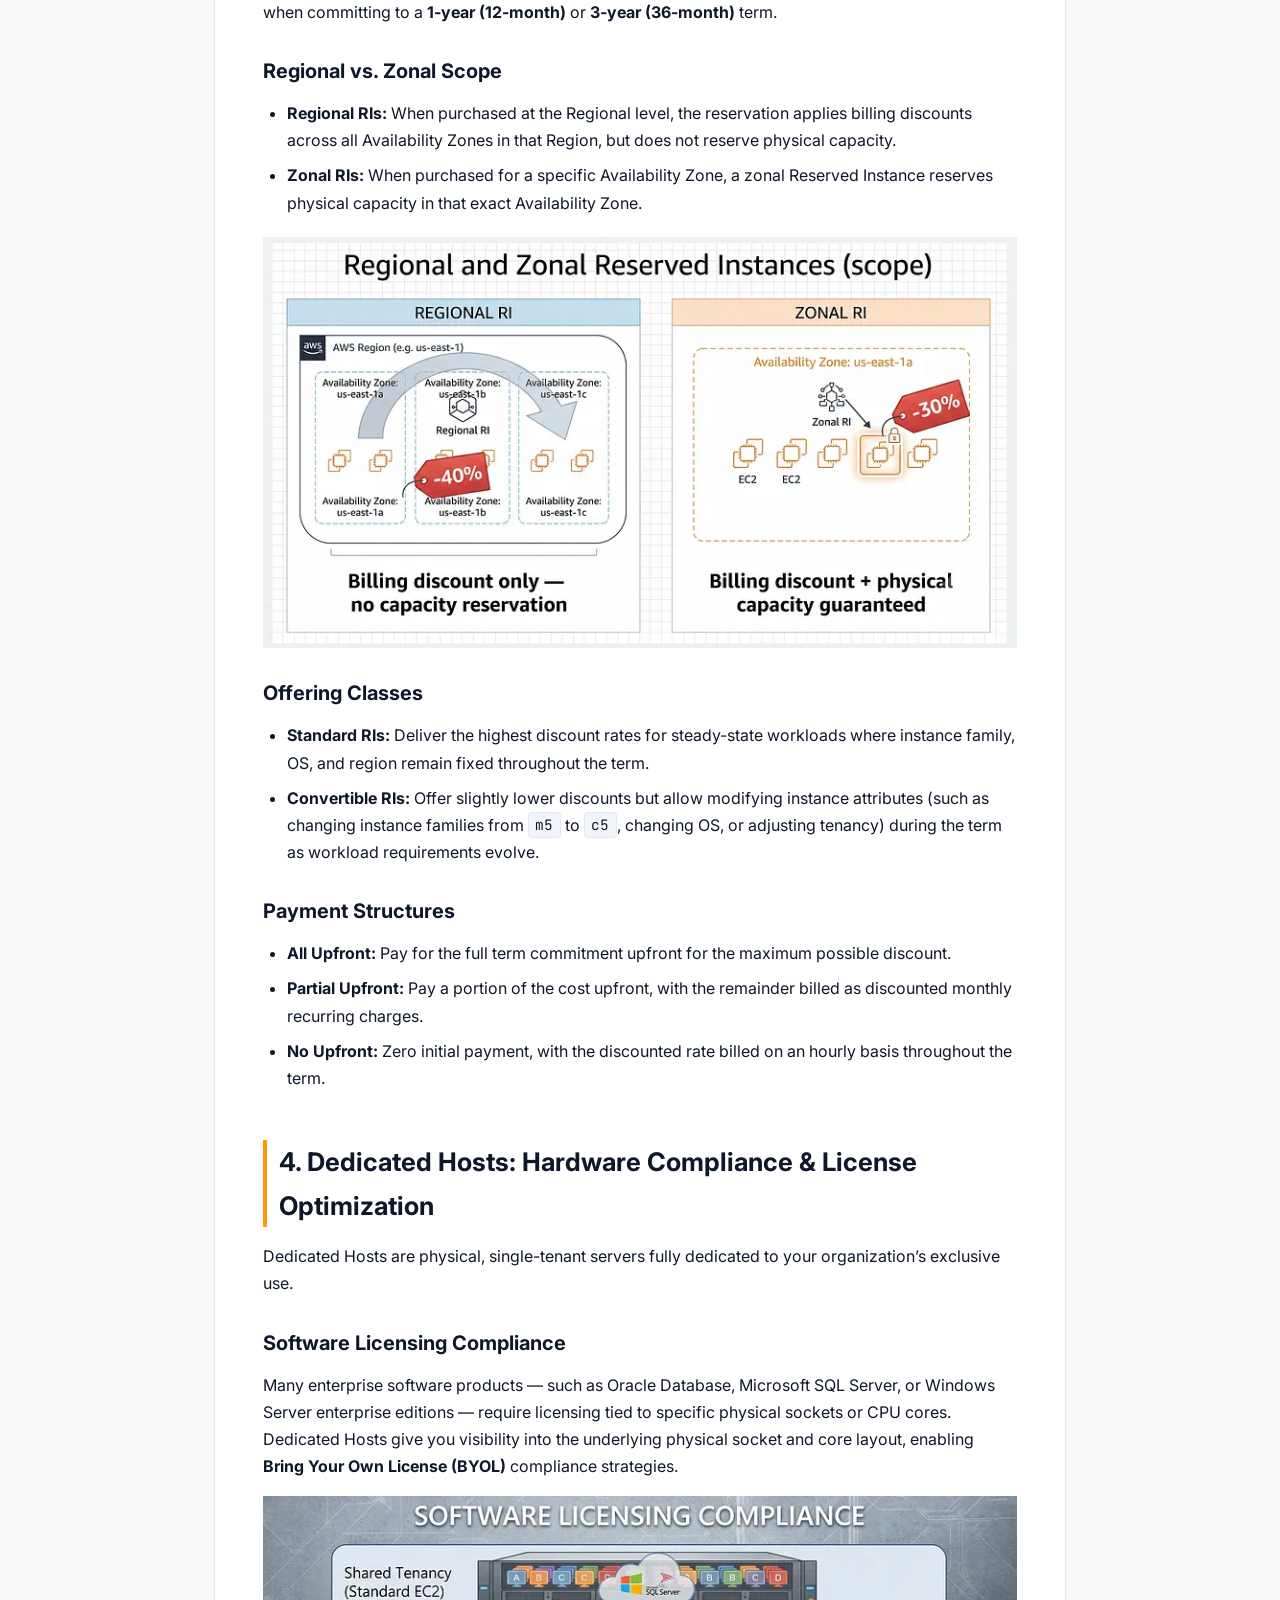
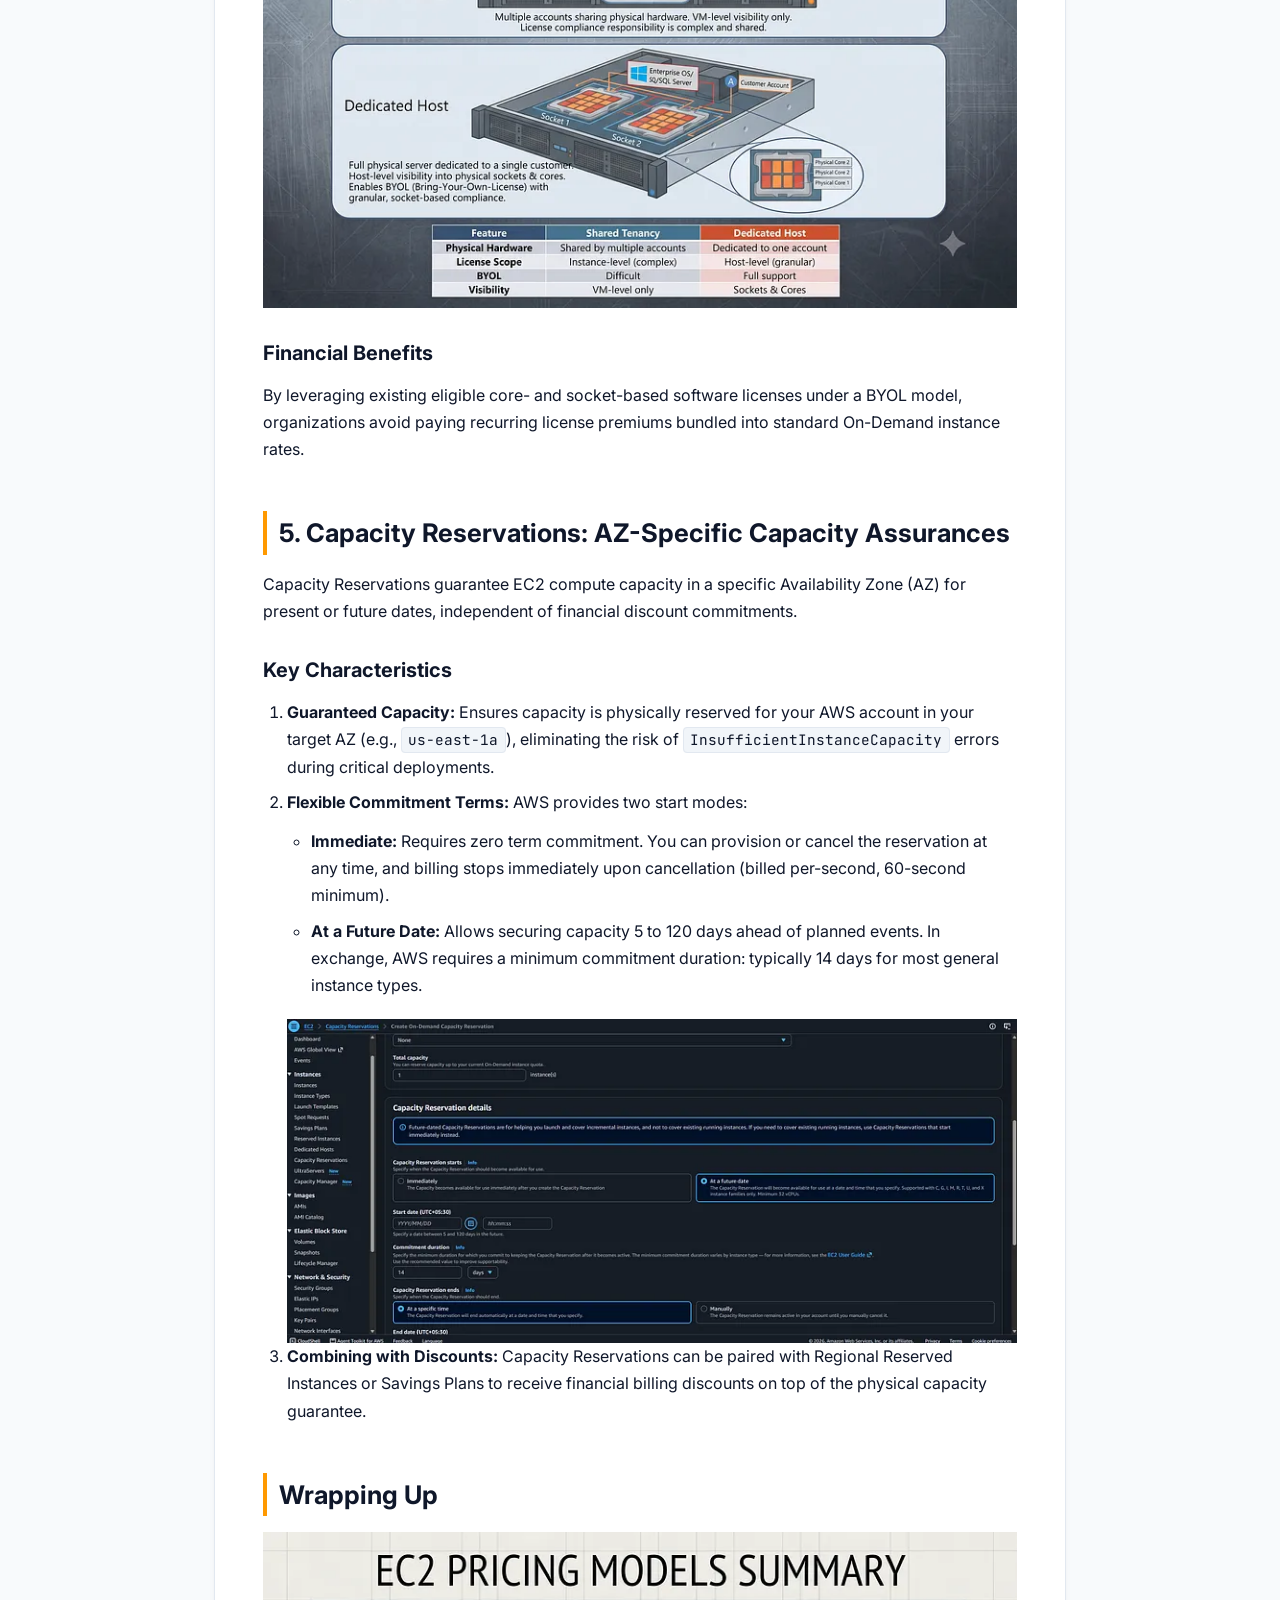
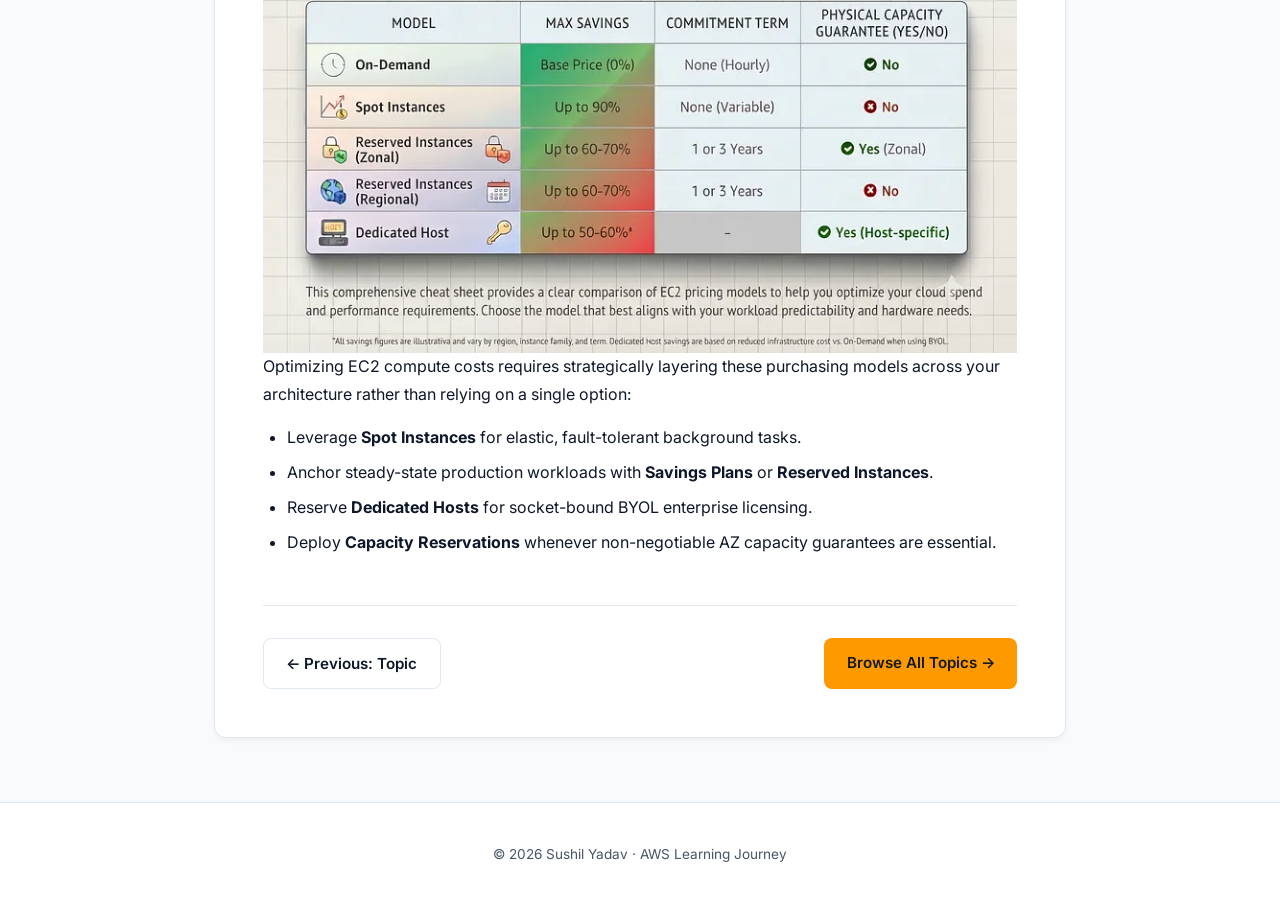
==== commit 435df2e6: "added photos to topic 3" ====
--- a/topics/aws-ec2-cost-optimization.html
+++ b/topics/aws-ec2-cost-optimization.html
@@ -1,230 +1,393 @@
-<!DOCTYPE html>
+<!doctype html>
 <html lang="en">
-<head>
-  <meta charset="UTF-8">
-  <meta name="viewport" content="width=device-width, initial-scale=1.0">
-  <title>Mastering AWS EC2 (Part 2): Cost Optimization & Purchasing Models | AWS Learning Journey</title>
-  <link rel="stylesheet" href="../styles.css">
-  <link rel="preconnect" href="https://fonts.googleapis.com">
-  <link rel="preconnect" href="https://fonts.gstatic.com" crossorigin>
-  <link href="https://fonts.googleapis.com/css2?family=Inter:wght@400;500;600;700;800&family=JetBrains+Mono:wght@400;500&display=swap" rel="stylesheet">
-</head>
-
-<!-- Image Zoom Modal -->
-<div id="image-modal" class="image-modal">
-  <span class="modal-close">&times;</span>
-  <img class="modal-content" id="modal-img" alt="Zoomed view" />
-</div>
-
-<body>
-
-  <!-- Navigation Bar -->
-  <header class="navbar">
-    <div class="nav-container">
-      <a href="../index.html" class="brand">My AWS Learning Journey</a>
-      <nav class="nav-links">
-        <a href="../index.html">← All Topics</a>
-        <!-- <a href="#spot">Spot</a>
+  <head>
+    <meta charset="UTF-8" />
+    <meta name="viewport" content="width=device-width, initial-scale=1.0" />
+    <title>
+      Mastering AWS EC2 (Part 2): Cost Optimization & Purchasing Models | AWS
+      Learning Journey
+    </title>
+    <link rel="stylesheet" href="../styles.css" />
+    <link rel="preconnect" href="https://fonts.googleapis.com" />
+    <link rel="preconnect" href="https://fonts.gstatic.com" crossorigin />
+    <link
+      href="https://fonts.googleapis.com/css2?family=Inter:wght@400;500;600;700;800&family=JetBrains+Mono:wght@400;500&display=swap"
+      rel="stylesheet"
+    />
+  </head>
+
+  <!-- Image Zoom Modal -->
+  <div id="image-modal" class="image-modal">
+    <span class="modal-close">&times;</span>
+    <img class="modal-content" id="modal-img" alt="Zoomed view" />
+  </div>
+
+  <body>
+    <!-- Navigation Bar -->
+    <header class="navbar">
+      <div class="nav-container">
+        <a href="../index.html" class="brand">My AWS Learning Journey</a>
+        <nav class="nav-links">
+          <a href="../index.html">← All Topics</a>
+          <!-- <a href="#spot">Spot</a>
         <a href="#savings-plans">Savings Plans</a>
         <a href="#ri">Reserved Instances</a>
         <a href="#dedicated">Dedicated Hosts</a>
         <a href="#capacity">Capacity Reservations</a> -->
-      </nav>
-    </div>
-  </header>
-
-  <!-- Main Content -->
-  <main class="container">
-    <article class="post">
-      
-      <!-- Article Header -->
-      <header class="post-header">
-        <div class="breadcrumb">
-          <a href="../index.html">Home</a> / <a href="../index.html#topics">Topics</a> / <span>Topic 03</span>
-        </div>
-        <div class="tag-list">
-          <span class="tag">AWS</span>
-          <span class="tag">EC2</span>
-          <span class="tag">Cost Optimization</span>
-          <span class="tag">FinOps</span>
-          <span class="tag">Cloud Architecture</span>
-        </div>
-        <h1 class="post-title">Mastering AWS EC2 (Part 2)</h1>
-        <p class="post-subtitle">Cost Optimization & Purchasing Models</p>
-        
-        <div class="author-meta">
-          <div class="author-info">
-            <span class="author-name">Sushil Yadav</span>
-            <span class="meta-details">5 min read · Published on AWS Learning Journey</span>
-          </div>
-        </div>
-      </header>
-
-      <!-- Intro Section -->
-      <section class="intro-section">
-        <h3 style="margin-top:0;">A Hands-On Guide to Spot Instances, Savings Plans, Reserved Instances, Dedicated Hosts, and Capacity Reservations</h3>
-        <p class="lead">
-          In Part 1 of this series, we explored the core operational mechanics of AWS EC2: allocating Elastic IPs for persistent public networking, vertically scaling instance sizes on demand, and provisioning, formatting, and mounting Amazon EBS block storage volumes.
-        </p>
-        <p>
-          While On-Demand pricing offers complete operational flexibility with zero long-term commitment, running 24/7 workloads exclusively on On-Demand instances can lead to unnecessary cloud spend. To align infrastructure costs with workload requirements, AWS provides five distinct compute purchasing models.
-        </p>
-      </section>
-
-      <hr class="divider">
-
-      <!-- 1. Spot Instances -->
-      <section id="spot" class="guide-part">
-        <h2>1. Spot Instances: Deep Discounts for Fault-Tolerant Compute</h2>
-        <p>
-          Spot Instances let you tap into spare, unused EC2 compute capacity across AWS data centers at steep discounts — up to <strong>90% off standard On-Demand pricing</strong>.
-        </p>
-
-        <h3>How Spot Works Under the Hood</h3>
-        <p>
-          AWS monetizes idle server capacity by offering it as Spot capacity at market-driven rates that adjust gradually based on long-term supply and demand. Because this is surplus compute, AWS reserves the right to reclaim instances whenever On-Demand workloads require that physical capacity.
-        </p>
-        <p>Spot Instances are ideal for stateless, non-critical, or batch-oriented workloads, including:</p>
-        <ul>
-          <li>Containerized batch processing jobs</li>
-          <li>Big data ETL pipelines</li>
-          <li>Background image and video rendering tasks</li>
-          <li>Transient testing and CI/CD development environments</li>
-        </ul>
-
-        <div class="callout callout-warning">
-          <strong>⚠️ Critical Production Rule:</strong> Never use Spot Instances for 24/7 mission-critical production workloads. Because AWS can reclaim Spot capacity with only a <strong>2-minute notice</strong> (delivered via Amazon EventBridge and EC2 instance metadata) when regional demand spikes, relying on Spot for primary production databases or stateful web apps introduces unacceptable risk.
-        </div>
-
-        <h3>Configuring Spot Requests</h3>
-        <p>When creating a Spot Request in the AWS Management Console, you define your target operational boundaries:</p>
-        <ul>
-          <li><strong>Target Instance Count:</strong> Define minimum and maximum bounds (e.g., 1 to 4 instances).</li>
-          <li><strong>Hardware Bounds:</strong> Specify acceptable RAM ranges (e.g., 8 GB to 32 GB) and vCPU counts, allowing AWS to fulfill the request using any matching available spare instance type.</li>
-        </ul>
-      </section>
-
-      <!-- 2. Savings Plans -->
-      <section id="savings-plans" class="guide-part">
-        <h2>2. Savings Plans: Flexible Hourly Spend Commitments</h2>
-        <p>
-          Savings Plans offer discounted compute rates in exchange for committing to a consistent amount of hourly spend (measured in $/hour) for a <strong>1-year or 3-year term</strong>.
-        </p>
-
-        <h3>Savings Plan Categories</h3>
-        <ol class="steps-list">
-          <li>
-            <strong>Compute Savings Plans:</strong> Offer the highest flexibility, automatically applying discounts of up to <strong>66%</strong> across any EC2 instance family, size, operating system, region, or compute type (including AWS Fargate and AWS Lambda).
-          </li>
-          <li>
-            <strong>EC2 Instance Savings Plans:</strong> Offer higher discount rates (up to <strong>72%</strong>) for specific instance families within a selected AWS region (e.g., <code>m5</code> instances in <code>us-east-1</code>), regardless of OS or instance size.
-          </li>
-          <li>
-            <strong>SageMaker AI Savings Plans:</strong> Provide savings up to <strong>64%</strong> off On-Demand rates. These plans automatically apply to your SageMaker AI instance usage regardless of instance family, size, and component.
-          </li>
-        </ol>
-      </section>
-
-      <!-- 3. Reserved Instances -->
-      <section id="ri" class="guide-part">
-        <h2>3. Reserved Instances (RIs): Term-Based Capacity & Billing Guarantees</h2>
-        <p>
-          Reserved Instances (RIs) provide significant billing discounts (up to <strong>75%</strong> compared to On-Demand) when committing to a <strong>1-year (12-month)</strong> or <strong>3-year (36-month)</strong> term.
-        </p>
-
-        <h3>Regional vs. Zonal Scope</h3>
-        <ul>
-          <li><strong>Regional RIs:</strong> When purchased at the Regional level, the reservation applies billing discounts across all Availability Zones in that Region, but does not reserve physical capacity.</li>
-          <li><strong>Zonal RIs:</strong> When purchased for a specific Availability Zone, a zonal Reserved Instance reserves physical capacity in that exact Availability Zone.</li>
-        </ul>
-
-        <h3>Offering Classes</h3>
-        <ul>
-          <li><strong>Standard RIs:</strong> Deliver the highest discount rates for steady-state workloads where instance family, OS, and region remain fixed throughout the term.</li>
-          <li><strong>Convertible RIs:</strong> Offer slightly lower discounts but allow modifying instance attributes (such as changing instance families from <code>m5</code> to <code>c5</code>, changing OS, or adjusting tenancy) during the term as workload requirements evolve.</li>
-        </ul>
-
-        <h3>Payment Structures</h3>
-        <ul>
-          <li><strong>All Upfront:</strong> Pay for the full term commitment upfront for the maximum possible discount.</li>
-          <li><strong>Partial Upfront:</strong> Pay a portion of the cost upfront, with the remainder billed as discounted monthly recurring charges.</li>
-          <li><strong>No Upfront:</strong> Zero initial payment, with the discounted rate billed on an hourly basis throughout the term.</li>
-        </ul>
-      </section>
-
-      <!-- 4. Dedicated Hosts -->
-      <section id="dedicated" class="guide-part">
-        <h2>4. Dedicated Hosts: Hardware Compliance & License Optimization</h2>
-        <p>
-          Dedicated Hosts are physical, single-tenant servers fully dedicated to your organization’s exclusive use.
-        </p>
-
-        <h3>Software Licensing Compliance</h3>
-        <p>
-          Many enterprise software products — such as Oracle Database, Microsoft SQL Server, or Windows Server enterprise editions — require licensing tied to specific physical sockets or CPU cores. Dedicated Hosts give you visibility into the underlying physical socket and core layout, enabling <strong>Bring Your Own License (BYOL)</strong> compliance strategies.
-        </p>
-
-        <h3>Financial Benefits</h3>
-        <p>
-          By leveraging existing eligible core- and socket-based software licenses under a BYOL model, organizations avoid paying recurring license premiums bundled into standard On-Demand instance rates.
-        </p>
-      </section>
-
-      <!-- 5. Capacity Reservations -->
-      <section id="capacity" class="guide-part">
-        <h2>5. Capacity Reservations: AZ-Specific Capacity Assurances</h2>
-        <p>
-          Capacity Reservations guarantee EC2 compute capacity in a specific Availability Zone (AZ) for present or future dates, independent of financial discount commitments.
-        </p>
-
-        <h3>Key Characteristics</h3>
-        <ol class="steps-list">
-          <li>
-            <strong>Guaranteed Capacity:</strong> Ensures capacity is physically reserved for your AWS account in your target AZ (e.g., <code>us-east-1a</code>), eliminating the risk of <code>InsufficientInstanceCapacity</code> errors during critical deployments.
-          </li>
-          <li>
-            <strong>Flexible Commitment Terms:</strong> AWS provides two start modes:
-            <ul>
-              <li><strong>Immediate:</strong> Requires zero term commitment. You can provision or cancel the reservation at any time, and billing stops immediately upon cancellation (billed per-second, 60-second minimum).</li>
-              <li><strong>At a Future Date:</strong> Allows securing capacity 5 to 120 days ahead of planned events. In exchange, AWS requires a minimum commitment duration: typically 14 days for most general instance types.</li>
-            </ul>
-          </li>
-          <li>
-            <strong>Combining with Discounts:</strong> Capacity Reservations can be paired with Regional Reserved Instances or Savings Plans to receive financial billing discounts on top of the physical capacity guarantee.
-          </li>
-        </ol>
-      </section>
-
-      <!-- Summary -->
-      <section class="guide-part">
-        <h2>Wrapping Up</h2>
-        <p>
-          Optimizing EC2 compute costs requires strategically layering these purchasing models across your architecture rather than relying on a single option:
-        </p>
-        <ul>
-          <li>Leverage <strong>Spot Instances</strong> for elastic, fault-tolerant background tasks.</li>
-          <li>Anchor steady-state production workloads with <strong>Savings Plans</strong> or <strong>Reserved Instances</strong>.</li>
-          <li>Reserve <strong>Dedicated Hosts</strong> for socket-bound BYOL enterprise licensing.</li>
-          <li>Deploy <strong>Capacity Reservations</strong> whenever non-negotiable AZ capacity guarantees are essential.</li>
-        </ul>
-      </section>
-
-      <!-- Topic Pagination -->
-      <nav class="topic-pagination">
-        <a href="mastering-aws-ec2.html" class="btn btn-secondary">← Previous: Topic</a>
-        <a href="../index.html#topics" class="btn btn-primary">Browse All Topics →</a>
-      </nav>
-
-    </article>
-  </main>
-
-  <footer class="footer">
-    <div class="container footer-content">
-      <p>© 2026 Sushil Yadav · AWS Learning Journey</p>
-    </div>
-  </footer>
-
-  <!-- Put before the closing </body> tag -->
-  <script src="../functions.js"></script>
-</body>
-</html>+        </nav>
+      </div>
+    </header>
+
+    <!-- Main Content -->
+    <main class="container">
+      <article class="post">
+        <!-- Article Header -->
+        <header class="post-header">
+          <div class="breadcrumb">
+            <a href="../index.html">Home</a> /
+            <a href="../index.html#topics">Topics</a> / <span>Topic 03</span>
+          </div>
+          <div class="tag-list">
+            <span class="tag">AWS</span>
+            <span class="tag">EC2</span>
+            <span class="tag">Cost Optimization</span>
+            <span class="tag">FinOps</span>
+            <span class="tag">Cloud Architecture</span>
+          </div>
+          <h1 class="post-title">Mastering AWS EC2 (Part 2)</h1>
+          <p class="post-subtitle">Cost Optimization & Purchasing Models</p>
+
+          <div class="author-meta">
+            <div class="author-info">
+              <span class="author-name">Sushil Yadav</span>
+              <span class="meta-details"
+                >5 min read · Published on AWS Learning Journey</span
+              >
+            </div>
+          </div>
+        </header>
+
+        <!-- Intro Section -->
+        <section class="intro-section">
+          <h3 style="margin-top: 0">
+            A Hands-On Guide to Spot Instances, Savings Plans, Reserved
+            Instances, Dedicated Hosts, and Capacity Reservations
+          </h3>
+          <div><img src="../images/headder.webp" alt="headder" /></div>
+          <p class="lead">
+            In Part 1 of this series, we explored the core operational mechanics
+            of AWS EC2: allocating Elastic IPs for persistent public networking,
+            vertically scaling instance sizes on demand, and provisioning,
+            formatting, and mounting Amazon EBS block storage volumes.
+          </p>
+          <p>
+            While On-Demand pricing offers complete operational flexibility with
+            zero long-term commitment, running 24/7 workloads exclusively on
+            On-Demand instances can lead to unnecessary cloud spend. To align
+            infrastructure costs with workload requirements, AWS provides five
+            distinct compute purchasing models.
+          </p>
+        </section>
+
+        <hr class="divider" />
+
+        <!-- 1. Spot Instances -->
+        <section id="spot" class="guide-part">
+          <h2>1. Spot Instances: Deep Discounts for Fault-Tolerant Compute</h2>
+          <p>
+            Spot Instances let you tap into spare, unused EC2 compute capacity
+            across AWS data centers at steep discounts — up to
+            <strong>90% off standard On-Demand pricing</strong>.
+          </p>
+
+          <h3>How Spot Works Under the Hood</h3>
+          <p>
+            AWS monetizes idle server capacity by offering it as Spot capacity
+            at market-driven rates that adjust gradually based on long-term
+            supply and demand. Because this is surplus compute, AWS reserves the
+            right to reclaim instances whenever On-Demand workloads require that
+            physical capacity.
+          </p>
+          <p>
+            Spot Instances are ideal for stateless, non-critical, or
+            batch-oriented workloads, including:
+          </p>
+          <ul>
+            <li>Containerized batch processing jobs</li>
+            <li>Big data ETL pipelines</li>
+            <li>Background image and video rendering tasks</li>
+            <li>Transient testing and CI/CD development environments</li>
+          </ul>
+
+          <div class="callout callout-warning">
+            <strong>⚠️ Critical Production Rule:</strong> Never use Spot
+            Instances for 24/7 mission-critical production workloads. Because
+            AWS can reclaim Spot capacity with only a
+            <strong>2-minute notice</strong> (delivered via Amazon EventBridge
+            and EC2 instance metadata) when regional demand spikes, relying on
+            Spot for primary production databases or stateful web apps
+            introduces unacceptable risk.
+          </div>
+
+          <h3>Configuring Spot Requests</h3>
+          <div>
+            <img src="../images/spot instance.webp" alt="spot instance" />
+          </div>
+          <p>
+            When creating a Spot Request in the AWS Management Console, you
+            define your target operational boundaries:
+          </p>
+          <ul>
+            <li>
+              <strong>Target Instance Count:</strong> Define minimum and maximum
+              bounds (e.g., 1 to 4 instances).
+            </li>
+            <li>
+              <strong>Hardware Bounds:</strong> Specify acceptable RAM ranges
+              (e.g., 8 GB to 32 GB) and vCPU counts, allowing AWS to fulfill the
+              request using any matching available spare instance type.
+            </li>
+          </ul>
+        </section>
+
+        <!-- 2. Savings Plans -->
+        <section id="savings-plans" class="guide-part">
+          <h2>2. Savings Plans: Flexible Hourly Spend Commitments</h2>
+          <p>
+            Savings Plans offer discounted compute rates in exchange for
+            committing to a consistent amount of hourly spend (measured in
+            $/hour) for a <strong>1-year or 3-year term</strong>.
+          </p>
+
+          <h3>Savings Plan Categories</h3>
+          <ol class="steps-list">
+            <li>
+              <strong>Compute Savings Plans:</strong> Offer the highest
+              flexibility, automatically applying discounts of up to
+              <strong>66%</strong> across any EC2 instance family, size,
+              operating system, region, or compute type (including AWS Fargate
+              and AWS Lambda).
+            </li>
+            <li>
+              <strong>EC2 Instance Savings Plans:</strong> Offer higher discount
+              rates (up to <strong>72%</strong>) for specific instance families
+              within a selected AWS region (e.g., <code>m5</code> instances in
+              <code>us-east-1</code>), regardless of OS or instance size.
+            </li>
+            <li>
+              <strong>SageMaker AI Savings Plans:</strong> Provide savings up to
+              <strong>64%</strong> off On-Demand rates. These plans
+              automatically apply to your SageMaker AI instance usage regardless
+              of instance family, size, and component.
+            </li>
+          </ol>
+        </section>
+
+        <!-- 3. Reserved Instances -->
+        <section id="ri" class="guide-part">
+          <h2>
+            3. Reserved Instances (RIs): Term-Based Capacity & Billing
+            Guarantees
+          </h2>
+          <p>
+            Reserved Instances (RIs) provide significant billing discounts (up
+            to <strong>75%</strong> compared to On-Demand) when committing to a
+            <strong>1-year (12-month)</strong> or
+            <strong>3-year (36-month)</strong> term.
+          </p>
+
+          <h3>Regional vs. Zonal Scope</h3>
+          <ul>
+            <li>
+              <strong>Regional RIs:</strong> When purchased at the Regional
+              level, the reservation applies billing discounts across all
+              Availability Zones in that Region, but does not reserve physical
+              capacity.
+            </li>
+            <li>
+              <strong>Zonal RIs:</strong> When purchased for a specific
+              Availability Zone, a zonal Reserved Instance reserves physical
+              capacity in that exact Availability Zone.
+            </li>
+          </ul>
+          <div>
+            <img
+              src="../images/regional vs zonall.webp"
+              alt="regional vs zonal"
+            />
+          </div>
+
+          <h3>Offering Classes</h3>
+          <ul>
+            <li>
+              <strong>Standard RIs:</strong> Deliver the highest discount rates
+              for steady-state workloads where instance family, OS, and region
+              remain fixed throughout the term.
+            </li>
+            <li>
+              <strong>Convertible RIs:</strong> Offer slightly lower discounts
+              but allow modifying instance attributes (such as changing instance
+              families from <code>m5</code> to <code>c5</code>, changing OS, or
+              adjusting tenancy) during the term as workload requirements
+              evolve.
+            </li>
+          </ul>
+
+          <h3>Payment Structures</h3>
+          <ul>
+            <li>
+              <strong>All Upfront:</strong> Pay for the full term commitment
+              upfront for the maximum possible discount.
+            </li>
+            <li>
+              <strong>Partial Upfront:</strong> Pay a portion of the cost
+              upfront, with the remainder billed as discounted monthly recurring
+              charges.
+            </li>
+            <li>
+              <strong>No Upfront:</strong> Zero initial payment, with the
+              discounted rate billed on an hourly basis throughout the term.
+            </li>
+          </ul>
+        </section>
+
+        <!-- 4. Dedicated Hosts -->
+        <section id="dedicated" class="guide-part">
+          <h2>
+            4. Dedicated Hosts: Hardware Compliance & License Optimization
+          </h2>
+          <p>
+            Dedicated Hosts are physical, single-tenant servers fully dedicated
+            to your organization’s exclusive use.
+          </p>
+
+          <h3>Software Licensing Compliance</h3>
+          <p>
+            Many enterprise software products — such as Oracle Database,
+            Microsoft SQL Server, or Windows Server enterprise editions —
+            require licensing tied to specific physical sockets or CPU cores.
+            Dedicated Hosts give you visibility into the underlying physical
+            socket and core layout, enabling
+            <strong>Bring Your Own License (BYOL)</strong> compliance
+            strategies.
+          </p>
+          <div>
+            <img
+              src="../images/license compliance.webp"
+              alt="license compliance"
+            />
+          </div>
+
+          <h3>Financial Benefits</h3>
+          <p>
+            By leveraging existing eligible core- and socket-based software
+            licenses under a BYOL model, organizations avoid paying recurring
+            license premiums bundled into standard On-Demand instance rates.
+          </p>
+        </section>
+
+        <!-- 5. Capacity Reservations -->
+        <section id="capacity" class="guide-part">
+          <h2>5. Capacity Reservations: AZ-Specific Capacity Assurances</h2>
+          <p>
+            Capacity Reservations guarantee EC2 compute capacity in a specific
+            Availability Zone (AZ) for present or future dates, independent of
+            financial discount commitments.
+          </p>
+
+          <h3>Key Characteristics</h3>
+          <ol class="steps-list">
+            <li>
+              <strong>Guaranteed Capacity:</strong> Ensures capacity is
+              physically reserved for your AWS account in your target AZ (e.g.,
+              <code>us-east-1a</code>), eliminating the risk of
+              <code>InsufficientInstanceCapacity</code> errors during critical
+              deployments.
+            </li>
+            <li>
+              <strong>Flexible Commitment Terms:</strong> AWS provides two start
+              modes:
+              <ul>
+                <li>
+                  <strong>Immediate:</strong> Requires zero term commitment. You
+                  can provision or cancel the reservation at any time, and
+                  billing stops immediately upon cancellation (billed
+                  per-second, 60-second minimum).
+                </li>
+                <li>
+                  <strong>At a Future Date:</strong> Allows securing capacity 5
+                  to 120 days ahead of planned events. In exchange, AWS requires
+                  a minimum commitment duration: typically 14 days for most
+                  general instance types.
+                </li>
+              </ul>
+            </li>
+            <li>
+              <div>
+                <img
+                  src="../images/capacity reservation.webp"
+                  alt="capacity reservation"
+                />
+              </div>
+              <strong>Combining with Discounts:</strong> Capacity Reservations
+              can be paired with Regional Reserved Instances or Savings Plans to
+              receive financial billing discounts on top of the physical
+              capacity guarantee.
+            </li>
+          </ol>
+        </section>
+
+        <!-- Summary -->
+        <section class="guide-part">
+          <h2>Wrapping Up</h2>
+          <div>
+            <img src="../images/wrapup.webp" alt="wrapup" />
+          </div>
+          <p>
+            Optimizing EC2 compute costs requires strategically layering these
+            purchasing models across your architecture rather than relying on a
+            single option:
+          </p>
+          <ul>
+            <li>
+              Leverage <strong>Spot Instances</strong> for elastic,
+              fault-tolerant background tasks.
+            </li>
+            <li>
+              Anchor steady-state production workloads with
+              <strong>Savings Plans</strong> or
+              <strong>Reserved Instances</strong>.
+            </li>
+            <li>
+              Reserve <strong>Dedicated Hosts</strong> for socket-bound BYOL
+              enterprise licensing.
+            </li>
+            <li>
+              Deploy <strong>Capacity Reservations</strong> whenever
+              non-negotiable AZ capacity guarantees are essential.
+            </li>
+          </ul>
+        </section>
+
+        <!-- Topic Pagination -->
+        <nav class="topic-pagination">
+          <a href="mastering-aws-ec2.html" class="btn btn-secondary"
+            >← Previous: Topic</a
+          >
+          <a href="../index.html#topics" class="btn btn-primary"
+            >Browse All Topics →</a
+          >
+        </nav>
+      </article>
+    </main>
+
+    <footer class="footer">
+      <div class="container footer-content">
+        <p>© 2026 Sushil Yadav · AWS Learning Journey</p>
+      </div>
+    </footer>
+
+    <!-- Put before the closing </body> tag -->
+    <script src="../functions.js"></script>
+  </body>
+</html>
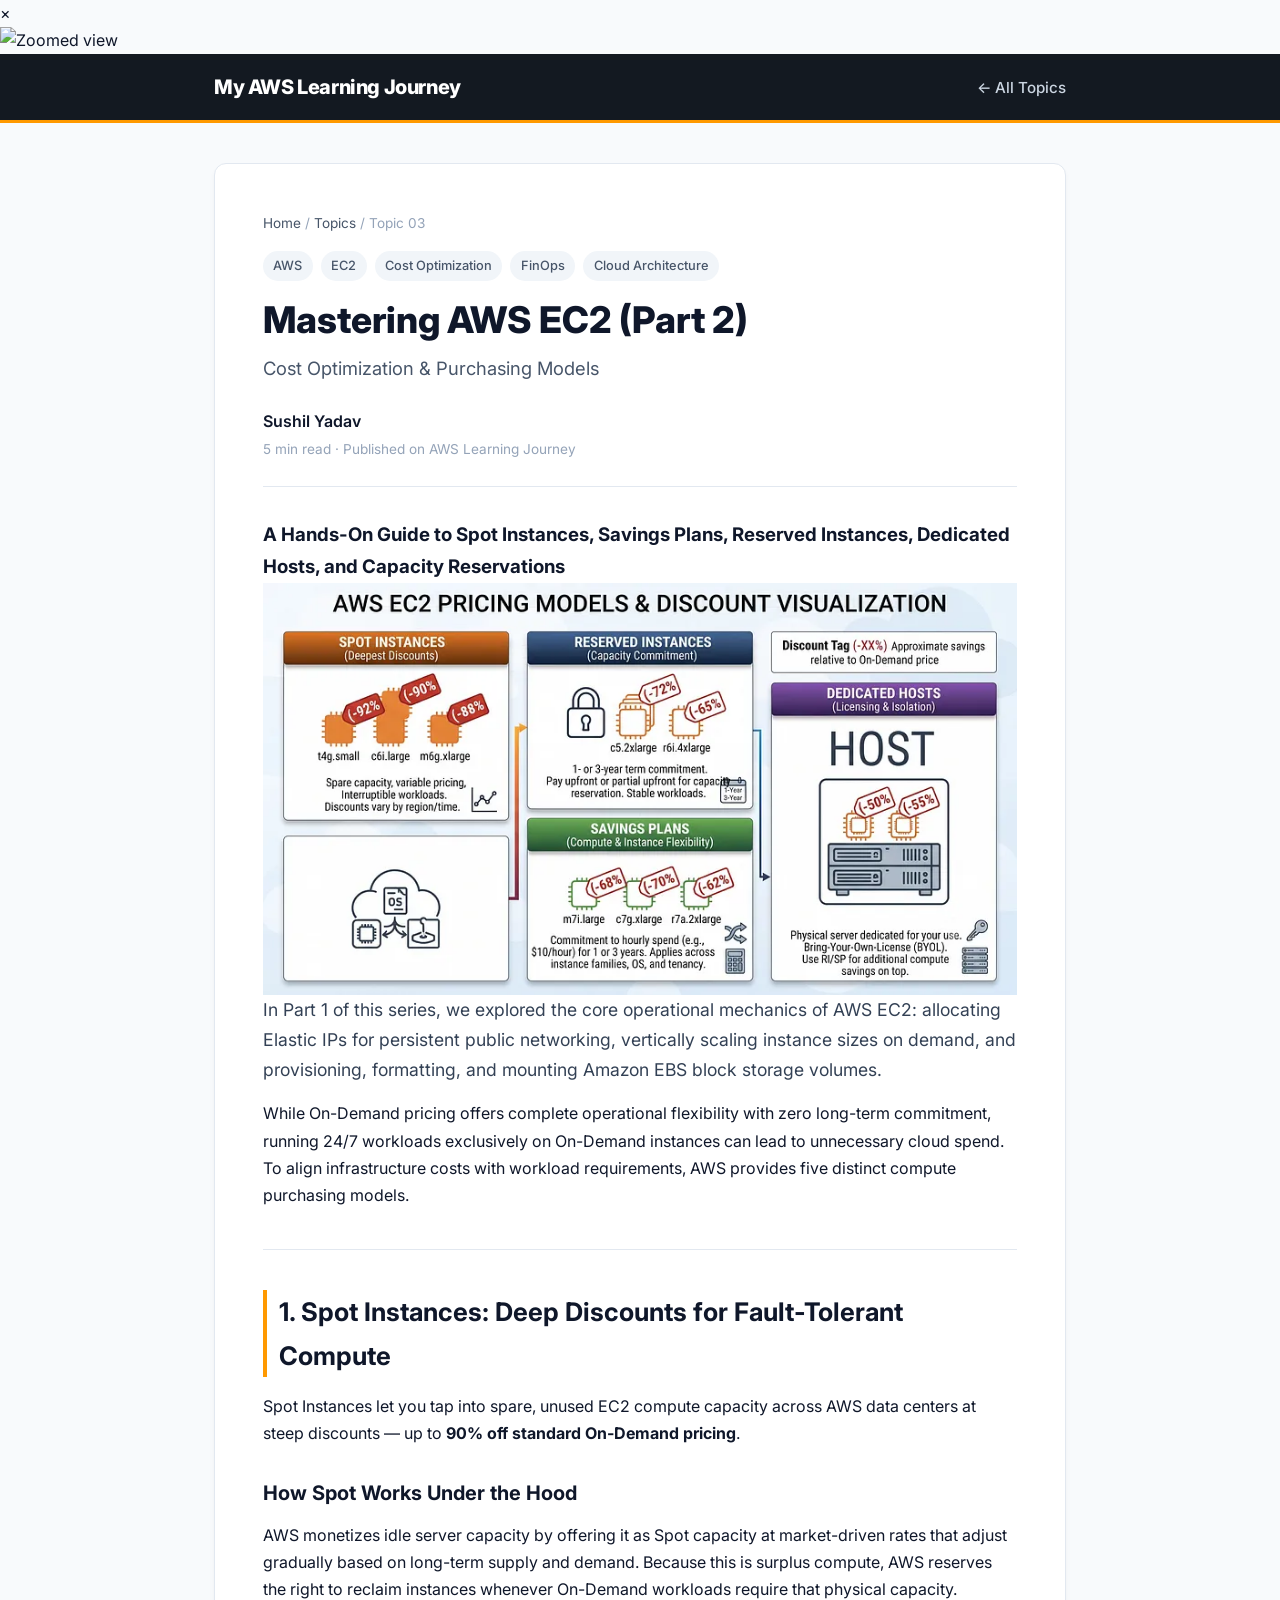
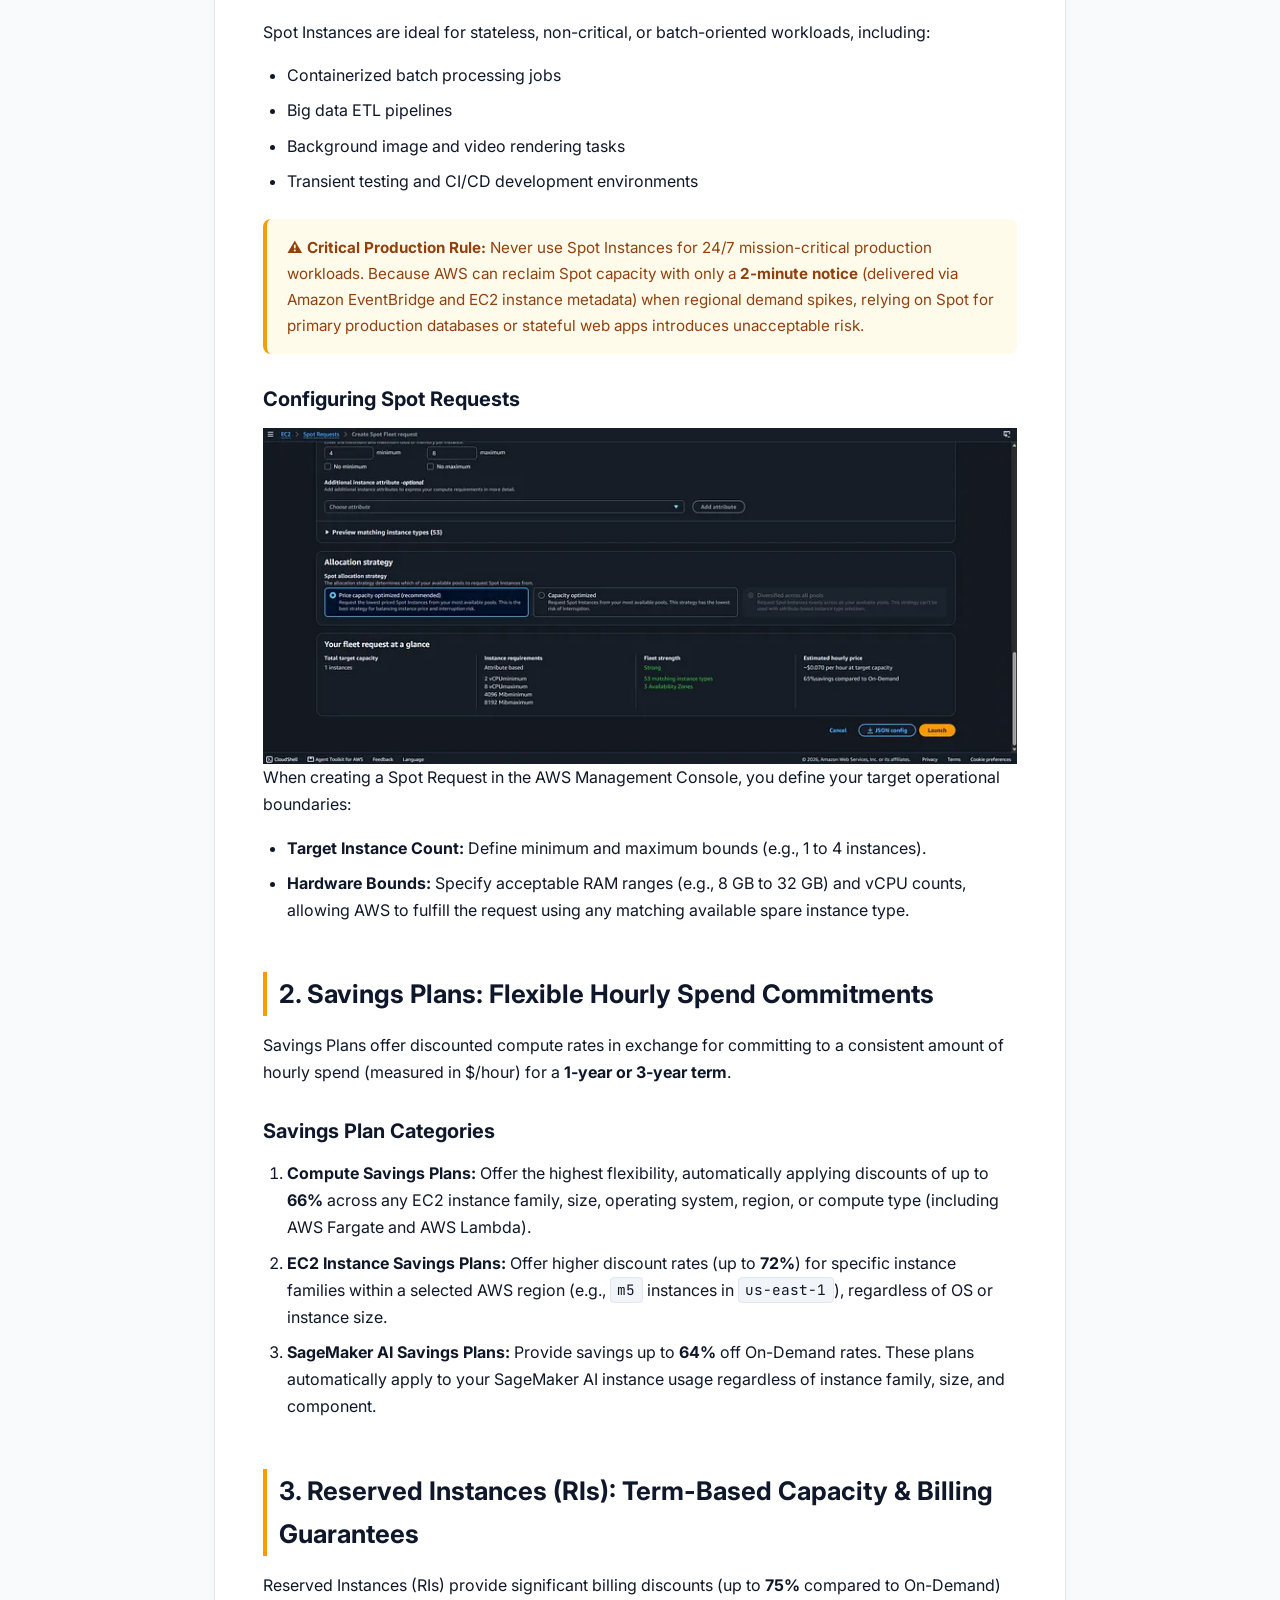
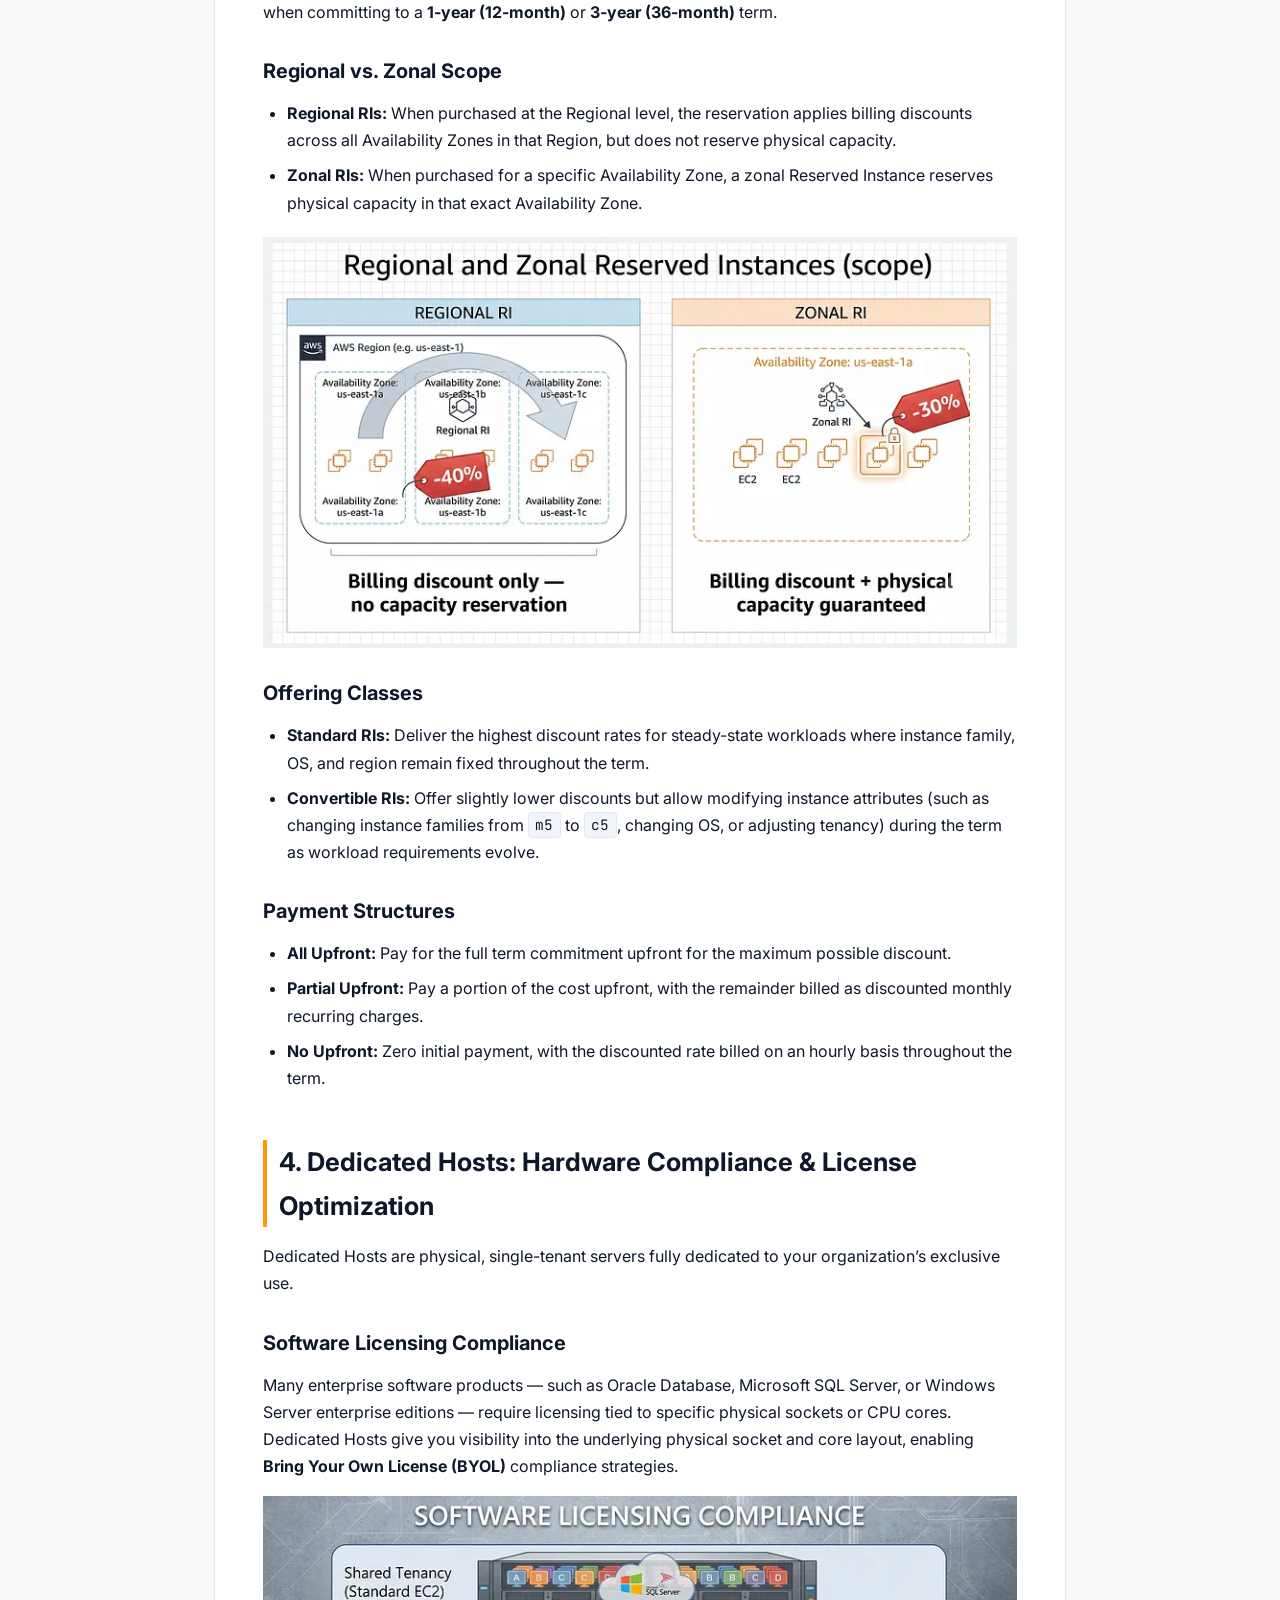
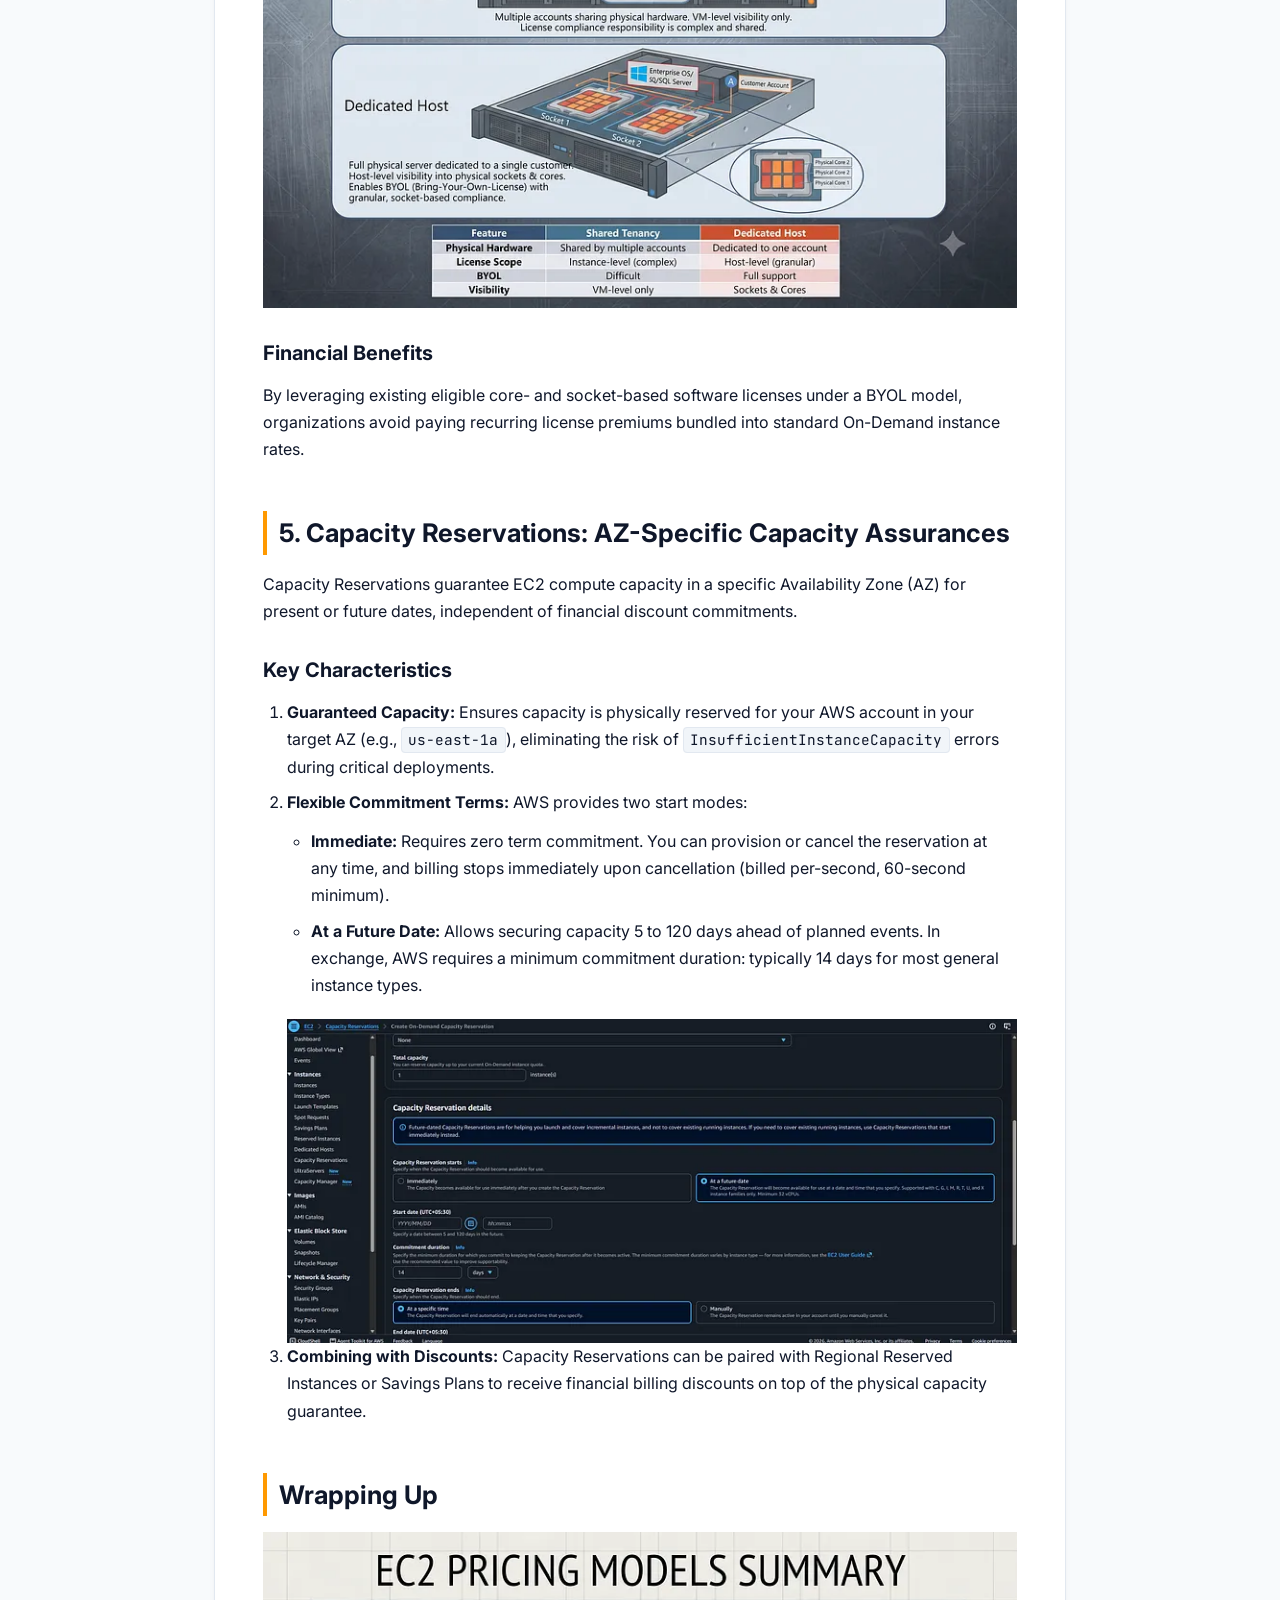
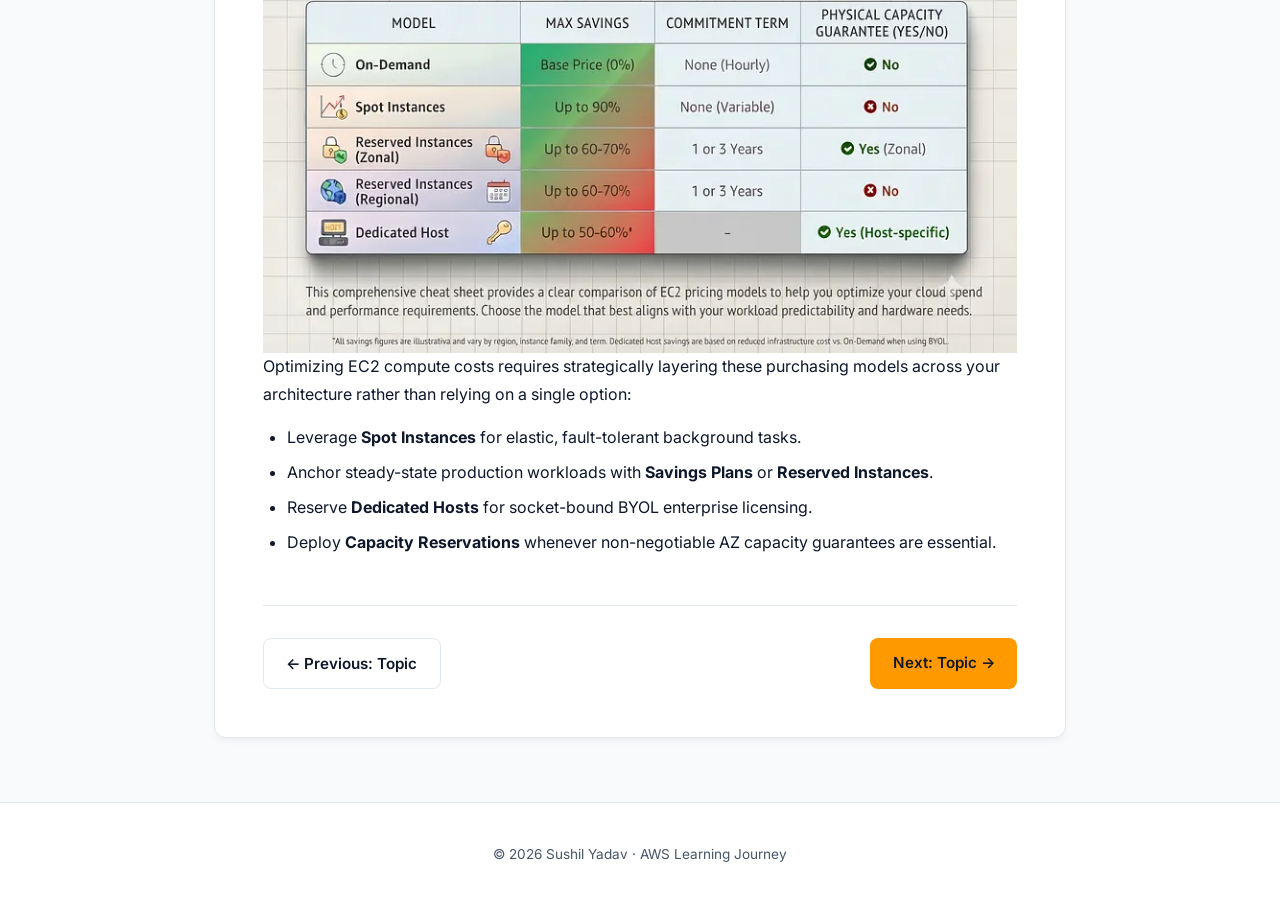
==== commit 5f2f97c5: "4th topic update" ====
--- a/topics/aws-ec2-cost-optimization.html
+++ b/topics/aws-ec2-cost-optimization.html
@@ -374,8 +374,10 @@
           <a href="mastering-aws-ec2.html" class="btn btn-secondary"
             >← Previous: Topic</a
           >
-          <a href="../index.html#topics" class="btn btn-primary"
-            >Browse All Topics →</a
+          <a
+            href="../topics/mastering-aws-ec2-part3-efs-shared-storage.html"
+            class="btn btn-primary"
+            >Next: Topic →</a
           >
         </nav>
       </article>
--- a/styles.css
+++ b/styles.css
@@ -1,6 +1,7 @@
 :root {
-  --font-sans: 'Inter', -apple-system, BlinkMacSystemFont, "Segoe UI", Roboto, sans-serif;
-  --font-mono: 'JetBrains Mono', monospace;
+  --font-sans:
+    "Inter", -apple-system, BlinkMacSystemFont, "Segoe UI", Roboto, sans-serif;
+  --font-mono: "JetBrains Mono", monospace;
   --bg-page: #f8fafc;
   --bg-surface: #ffffff;
   --text-primary: #0f172a;
@@ -8,7 +9,7 @@
   --text-muted: #94a3b8;
   --border-color: #e2e8f0;
   --primary-accent: #ff9900; /* AWS Gold/Orange */
-  --primary-dark: #131921;   /* AWS Header Dark */
+  --primary-dark: #131921; /* AWS Header Dark */
   --primary-blue: #0284c7;
   --code-bg: #0f172a;
   --code-text: #e2e8f0;
@@ -63,7 +64,8 @@
   transition: color 0.2s ease;
 }
 
-.nav-links a:hover, .nav-links a.active {
+.nav-links a:hover,
+.nav-links a.active {
   color: var(--primary-accent);
 }
 
@@ -178,7 +180,9 @@
   padding: 1.75rem;
   display: flex;
   flex-direction: column;
-  transition: transform 0.2s ease, box-shadow 0.2s ease;
+  transition:
+    transform 0.2s ease,
+    box-shadow 0.2s ease;
 }
 
 .card:hover {
@@ -389,7 +393,8 @@
   margin-bottom: 1rem;
 }
 
-ul, ol {
+ul,
+ol {
   margin: 0.75rem 0 1.25rem 1.5rem;
 }
 
@@ -414,7 +419,8 @@
   font-size: 0.9em;
 }
 
-p code, li code {
+p code,
+li code {
   background: #f1f5f9;
   color: #0f172a;
   padding: 0.15rem 0.4rem;
@@ -525,7 +531,9 @@
 /* Image Zoom Cursor */
 .zoomable-img {
   cursor: zoom-in;
-  transition: transform 0.2s ease, opacity 0.2s ease;
+  transition:
+    transform 0.2s ease,
+    opacity 0.2s ease;
 }
 
 .zoomable-img:hover {
@@ -579,4 +587,11 @@
     transform: scale(1);
     opacity: 1;
   }
-}+}
+
+.table-responsive {
+  width: 100%;
+  overflow-x: auto;
+  -webkit-overflow-scrolling: touch;
+  margin-bottom: 1.5rem;
+}
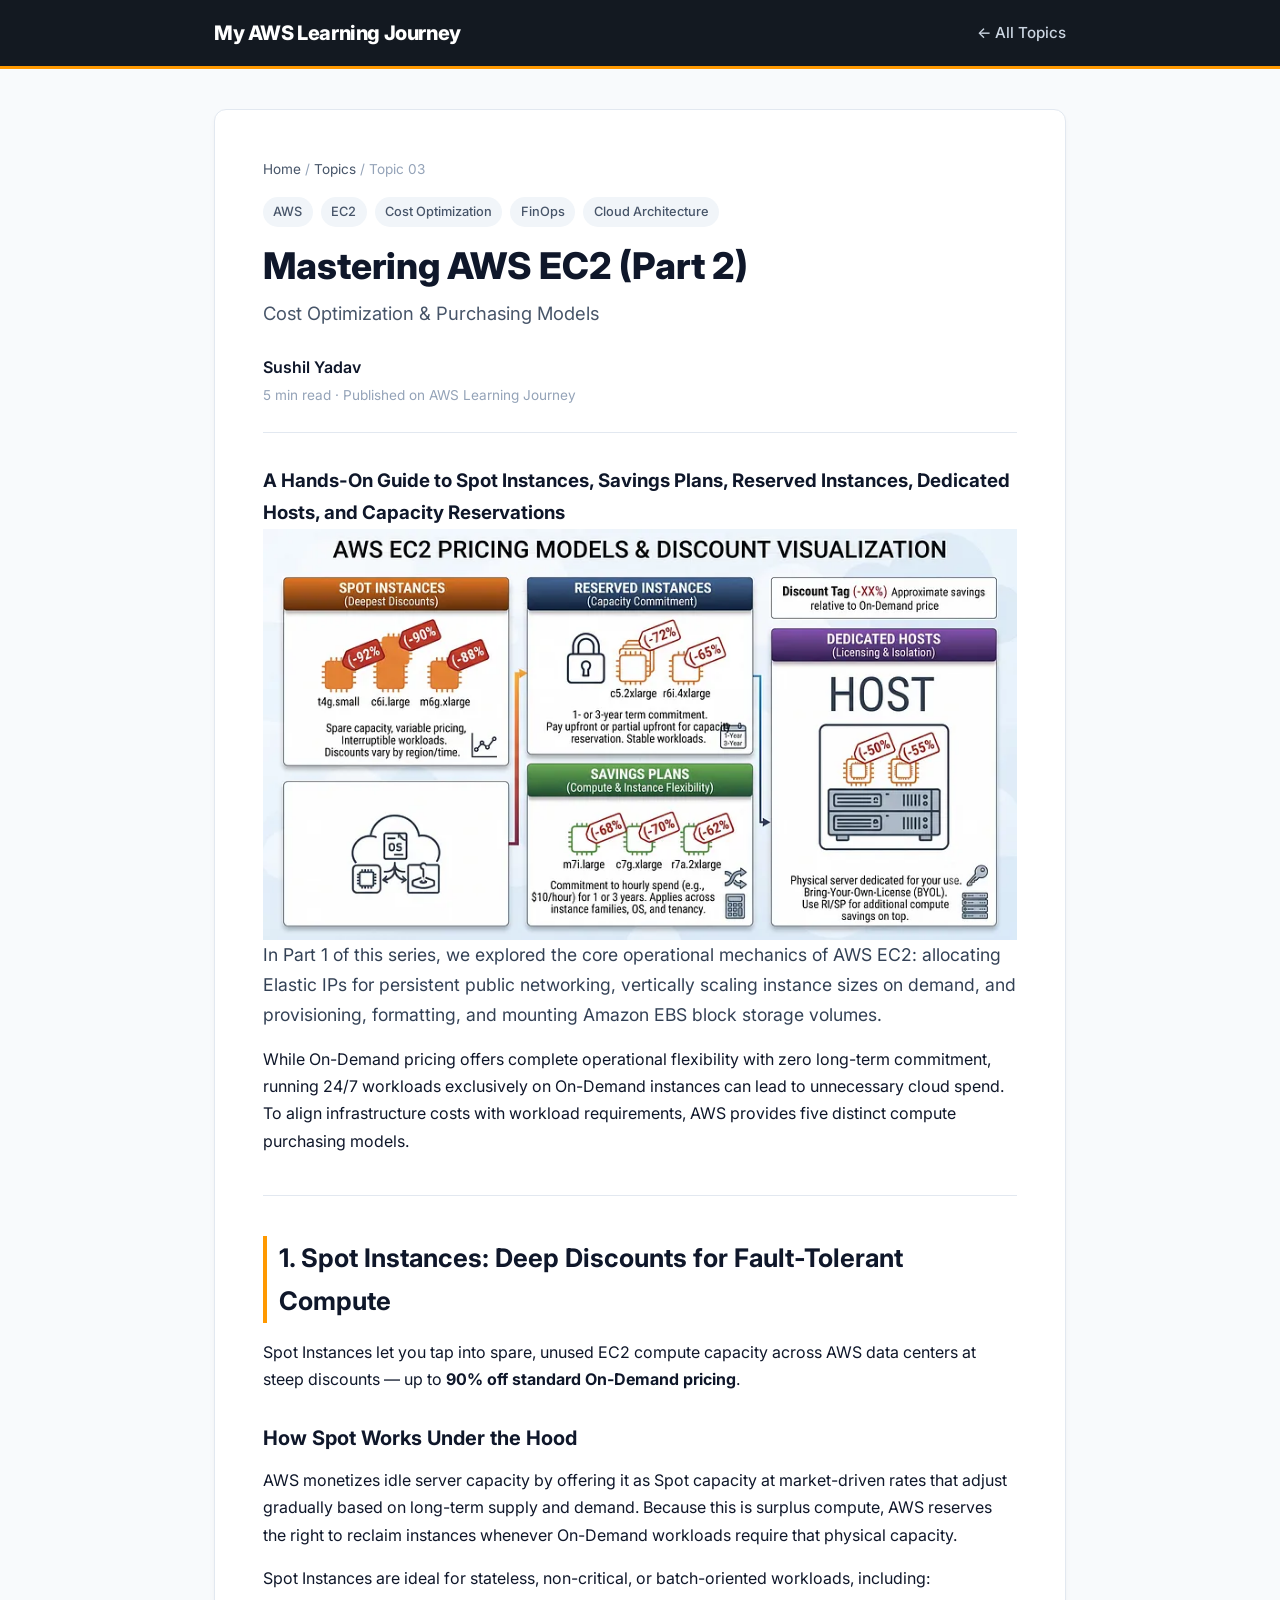
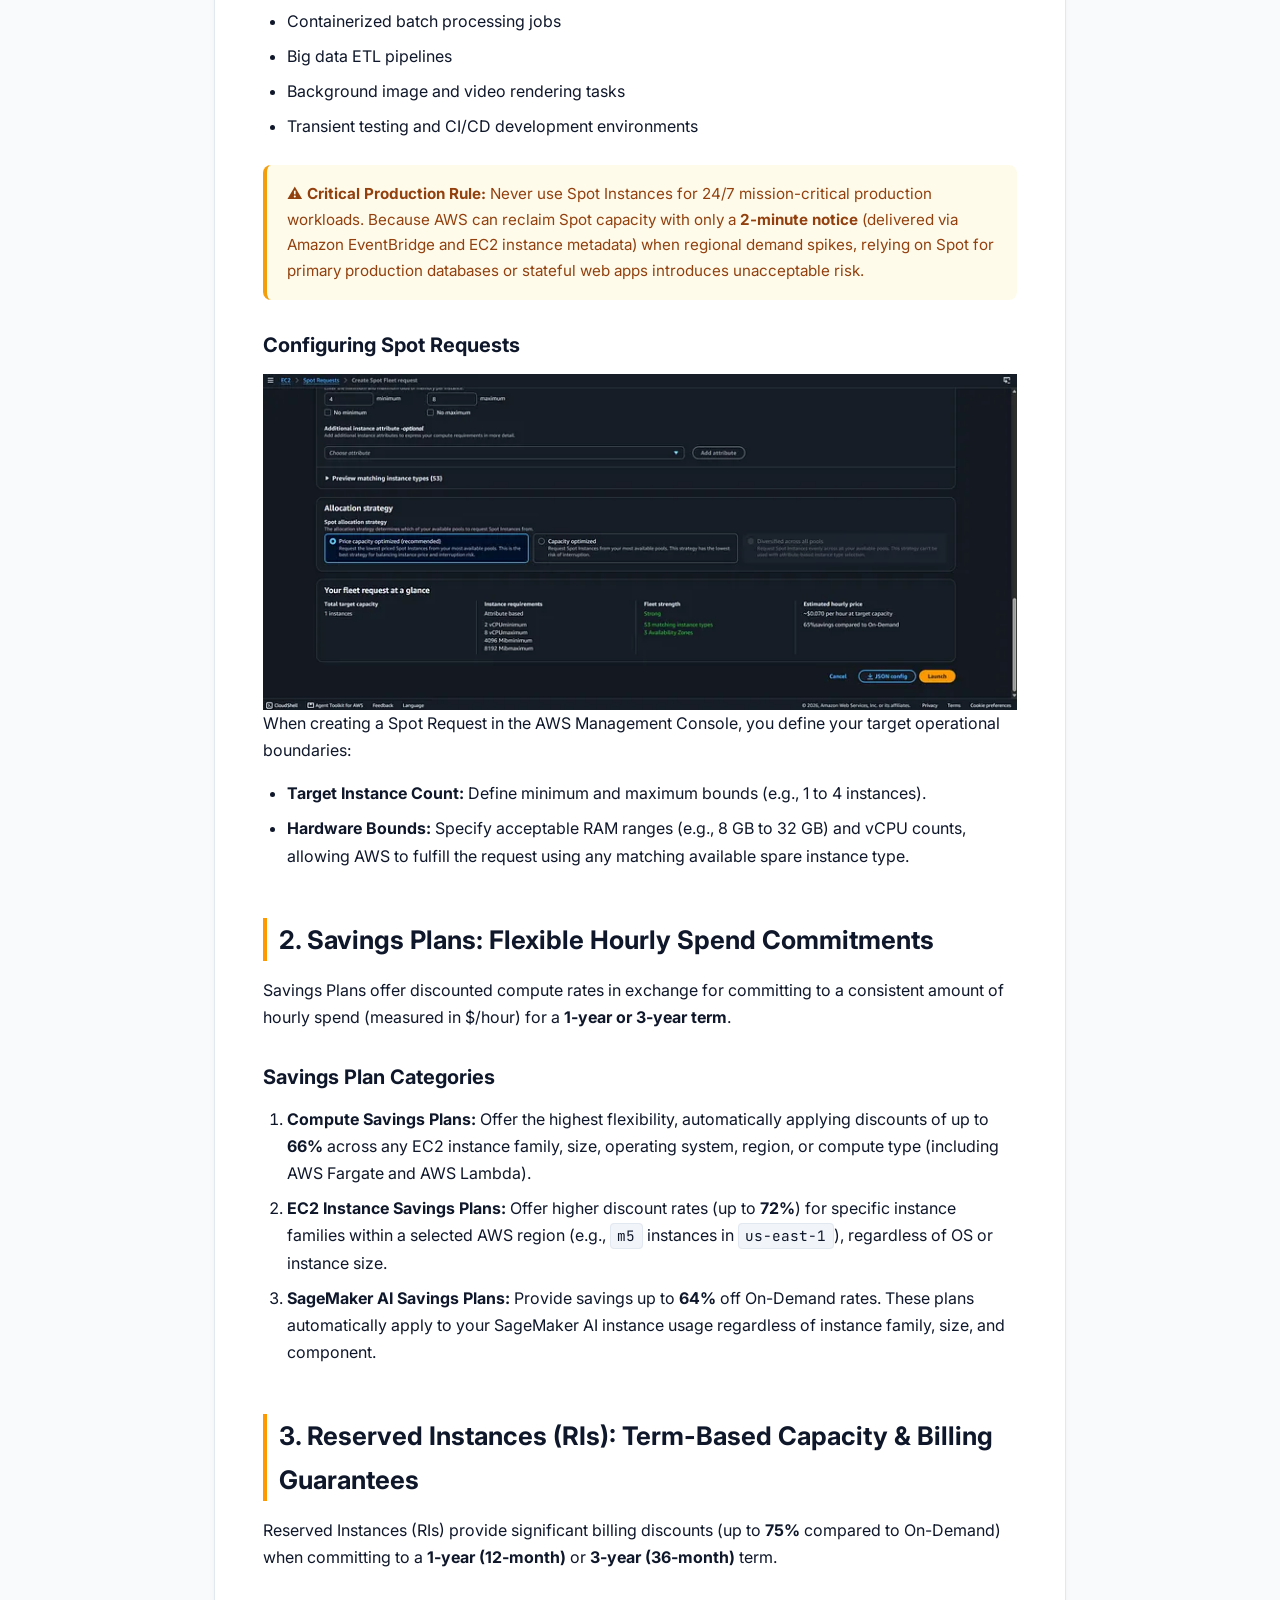
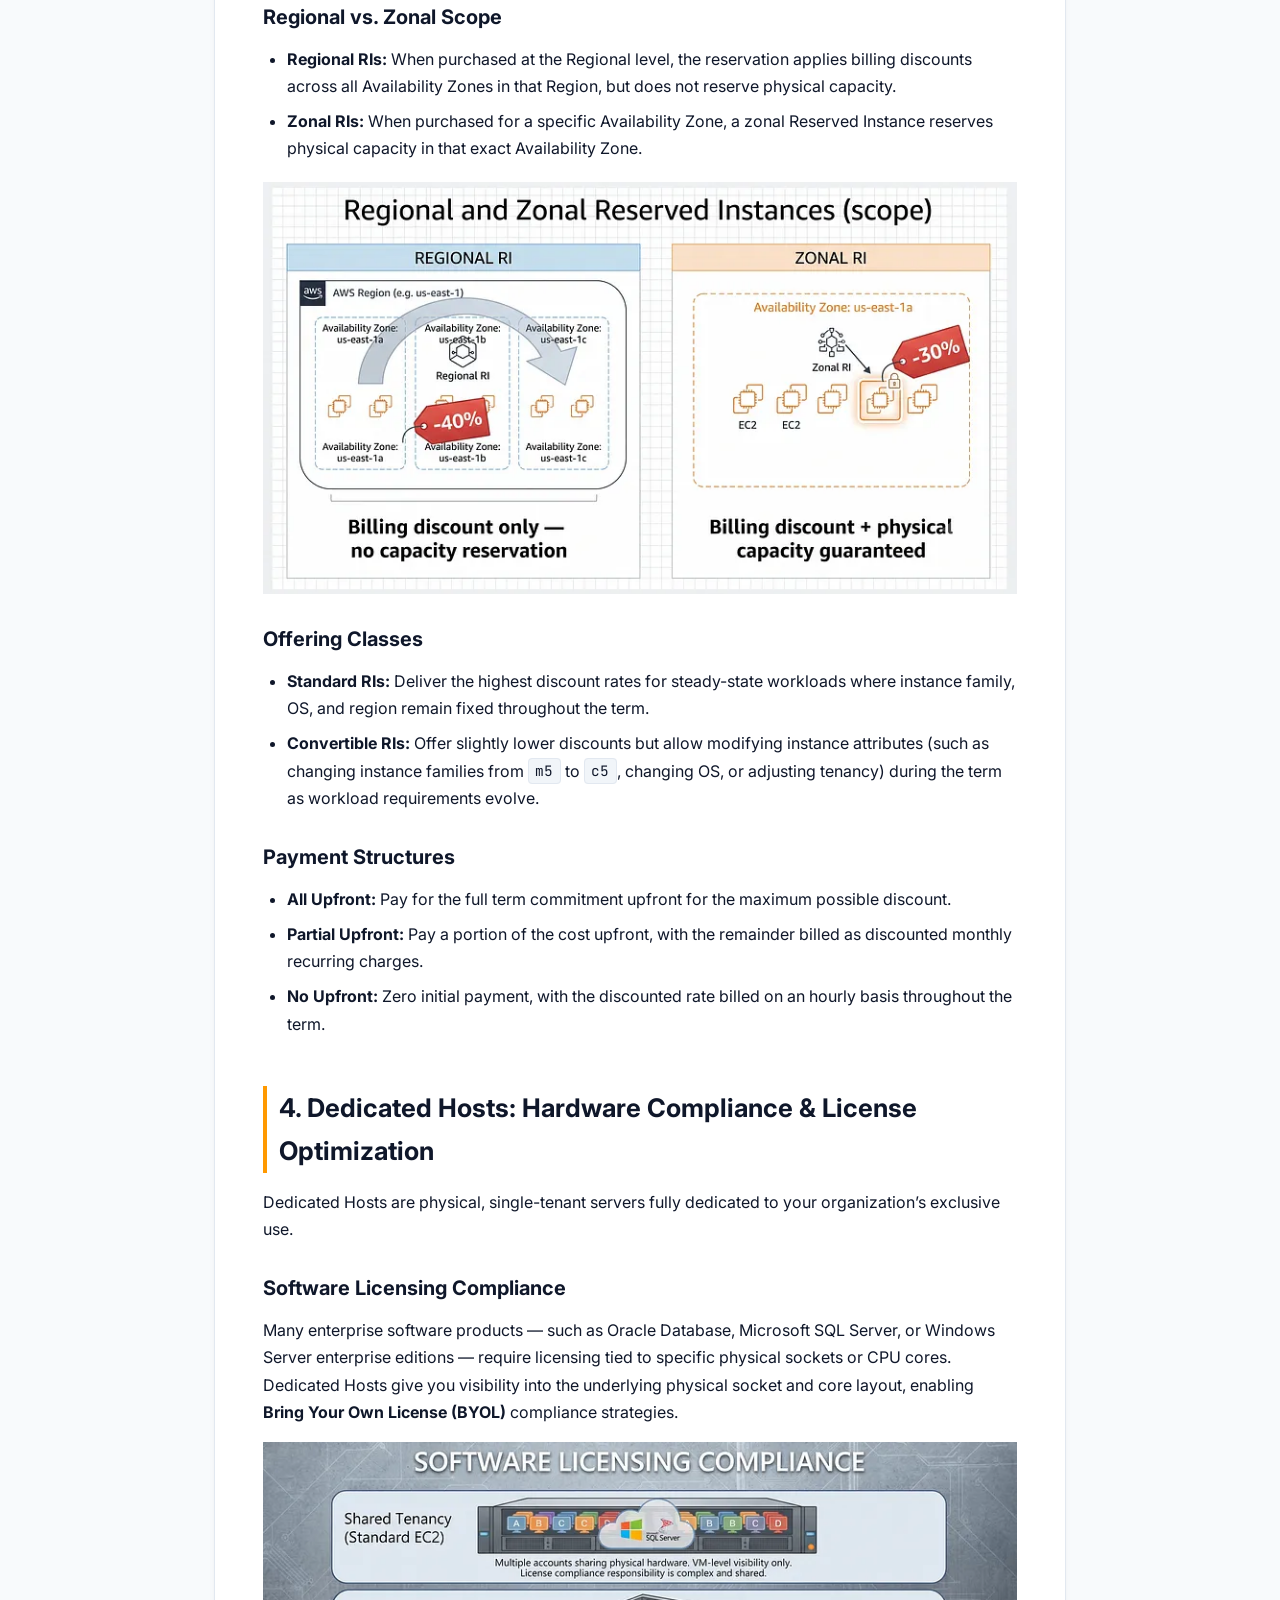
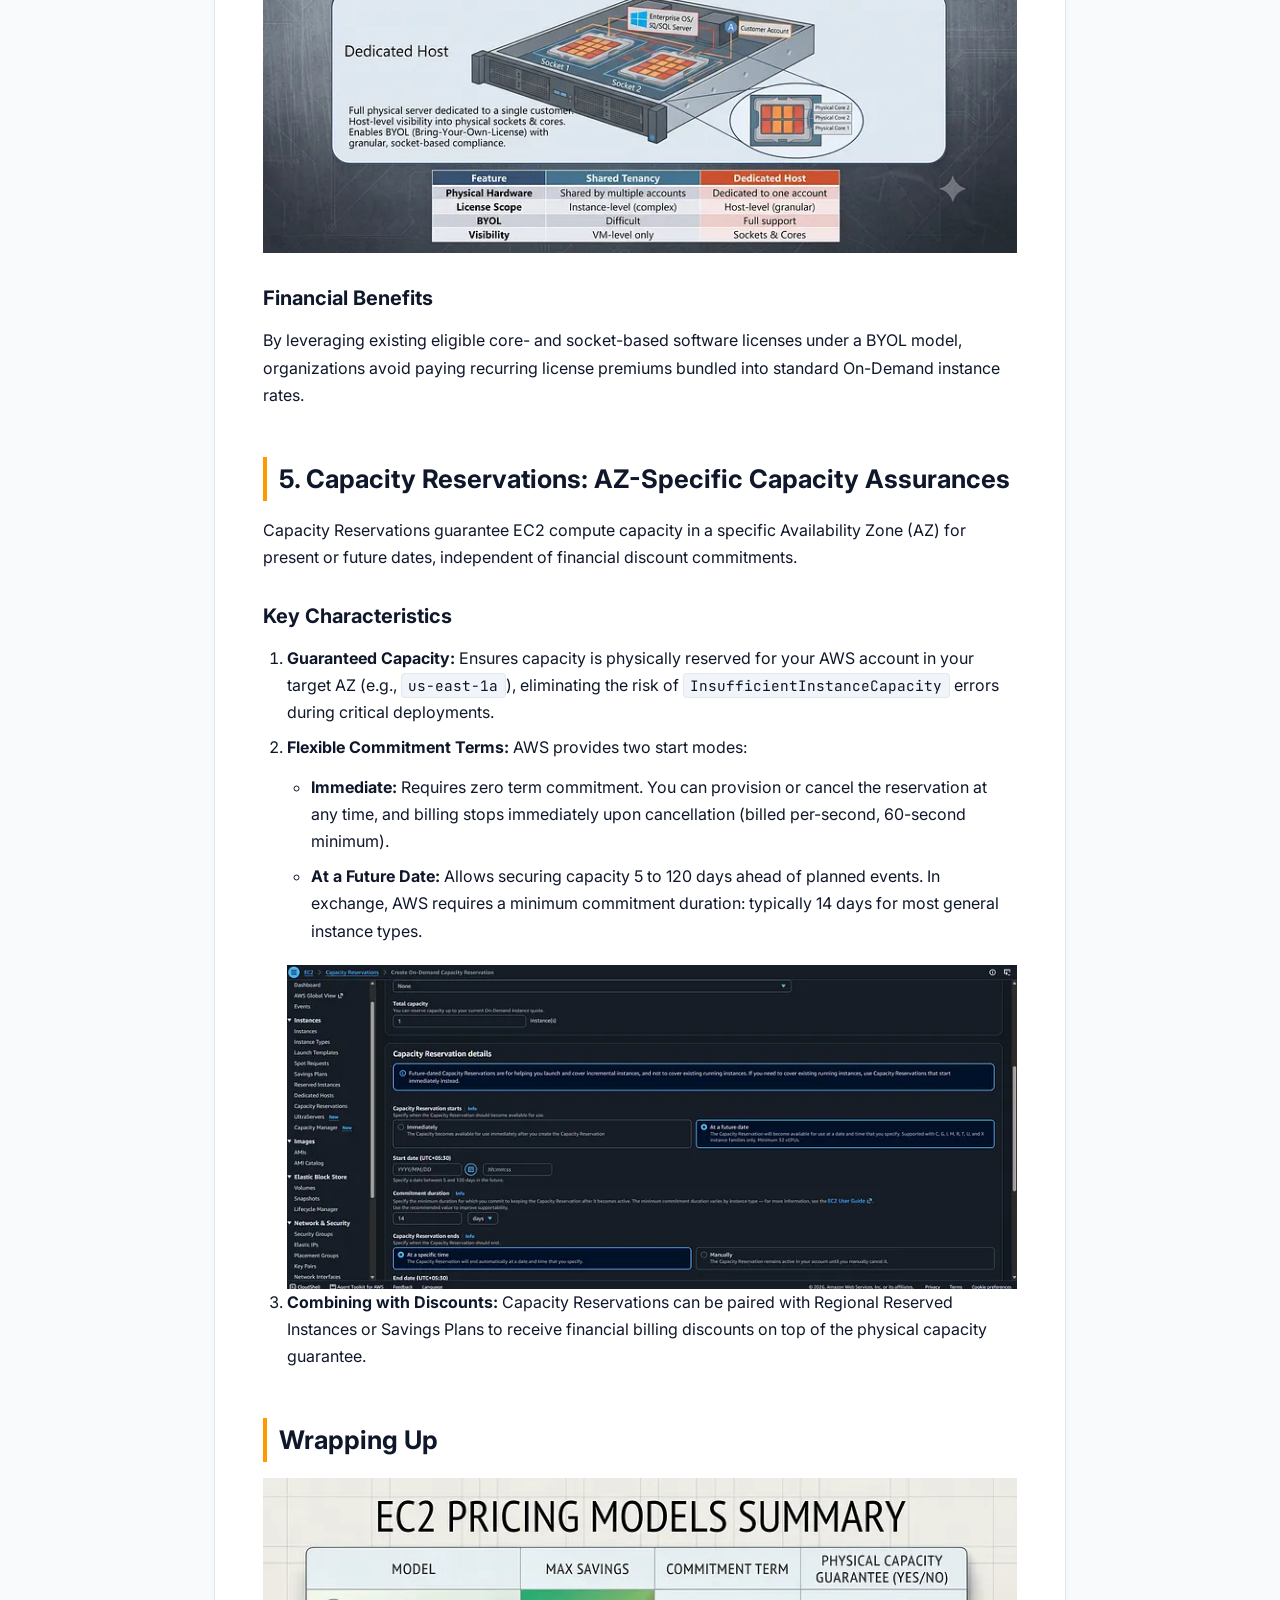
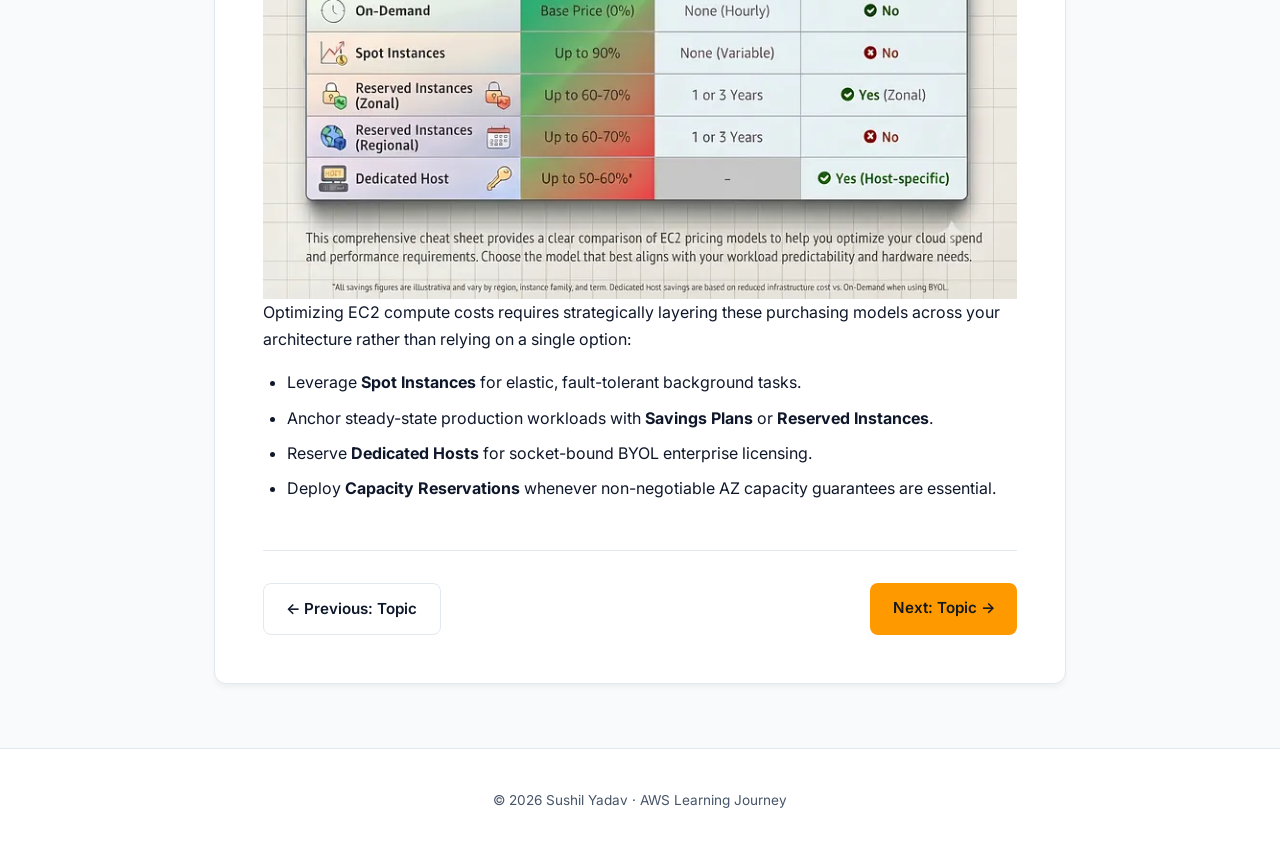
==== commit e50a4b25: "some bug fixing" ====
--- a/topics/aws-ec2-cost-optimization.html
+++ b/topics/aws-ec2-cost-optimization.html
@@ -17,7 +17,7 @@
   </head>
 
   <!-- Image Zoom Modal -->
-  <div id="image-modal" class="image-modal">
+  <div id="image-modal" class="image-zoom-modal">
     <span class="modal-close">&times;</span>
     <img class="modal-content" id="modal-img" alt="Zoomed view" />
   </div>
